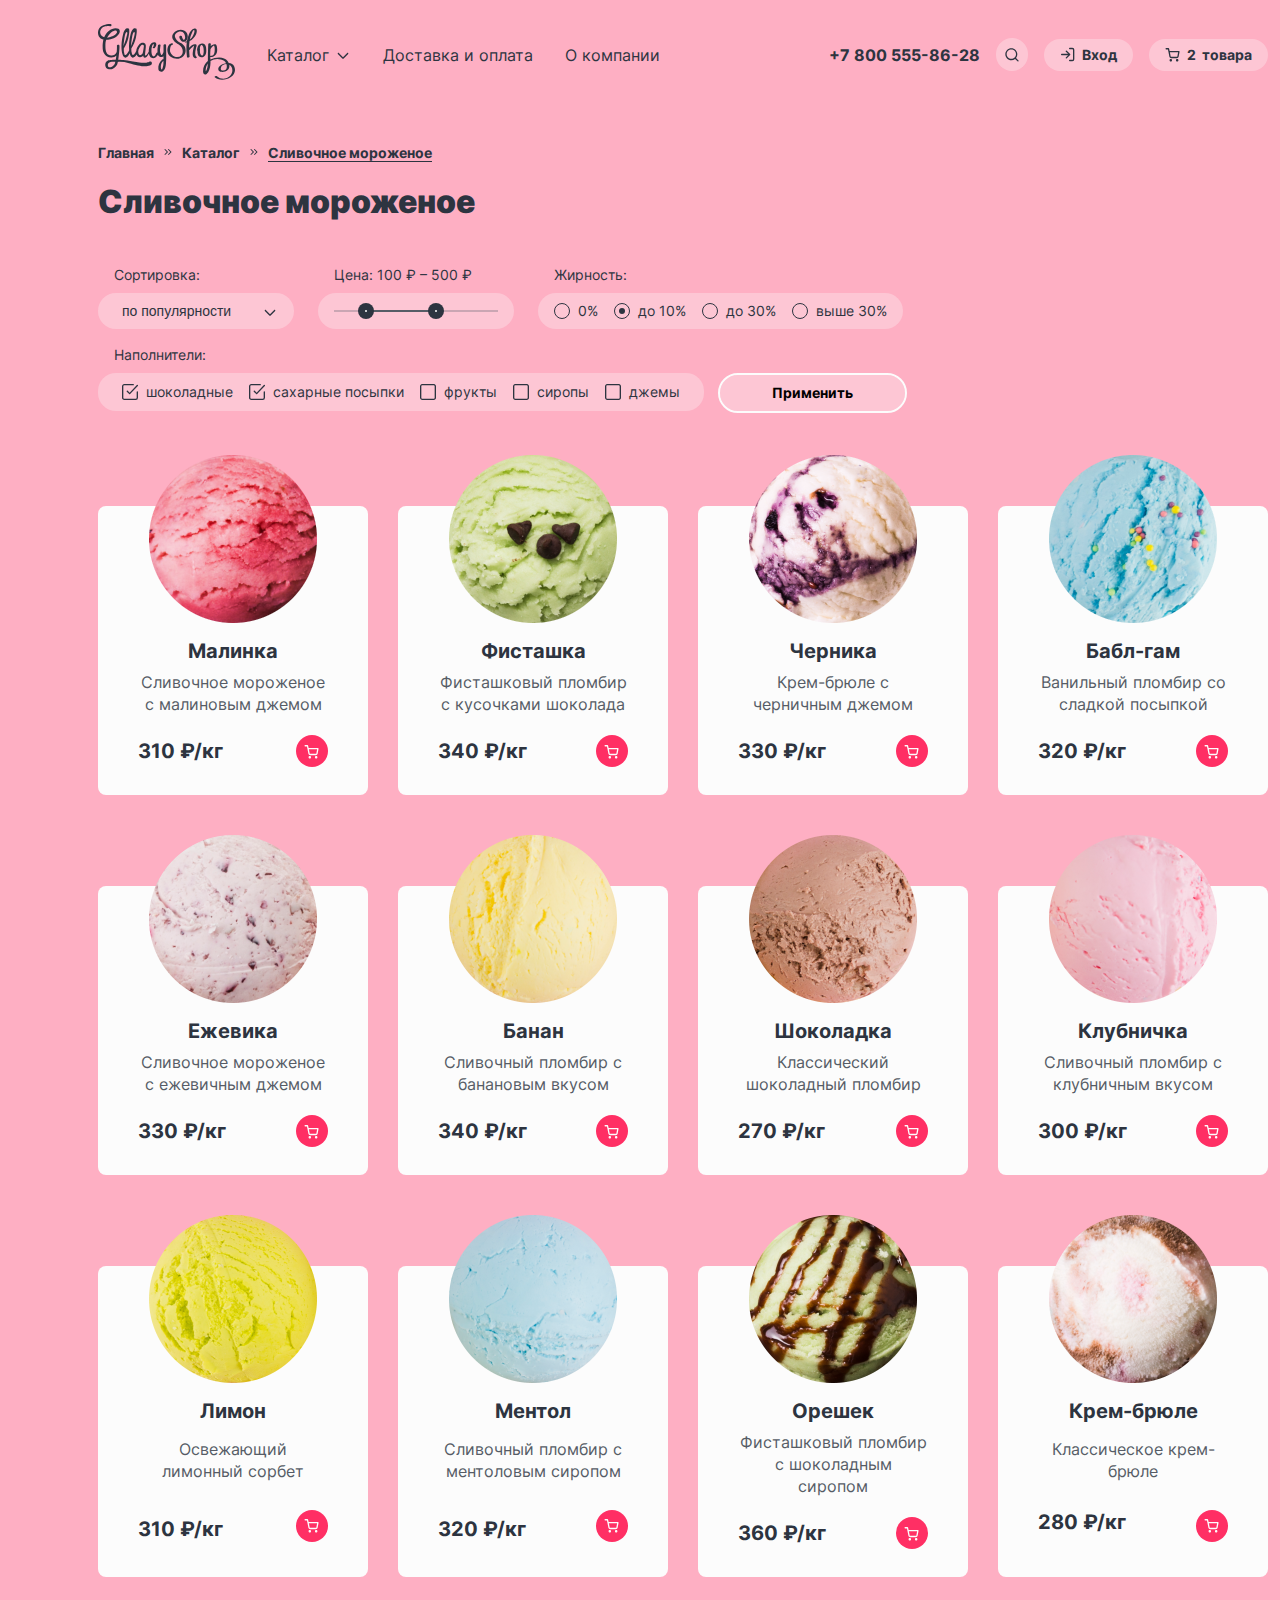
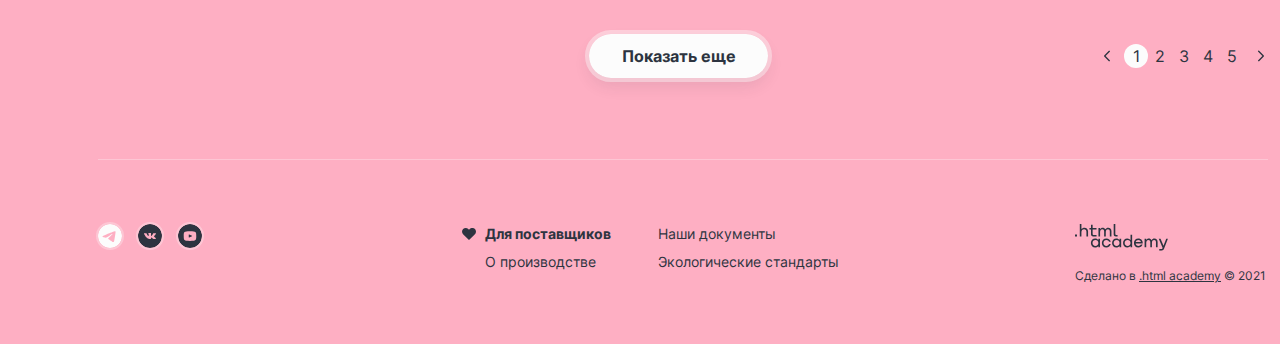
==== catalog.html @ 3bc15c95 "feat: add state" ====
<!DOCTYPE html>
  <html lang="ru">
  <head>
    <meta charset="UTF-8">
    <meta name="viewport" content="width=device-width, initial-scale=1.0">
    <title>HTML Academy: Глейси</title>
    <link rel="stylesheet" href="styles/styles.css">
  </head>
  <body class="body body-strawberry">
    <header class="index-header">
      <!-- делаем флексом -->
      <a class="link-logo" href="index.html">
        <img class="img-logo" src="images/logo/gllacy-shop.svg" width="137" height="56" alt="Магазин Gllacy.">
      </a>
      <nav class="index-nav">
        <ul class="navigation-list list">
          <li class="navigation-item">
            <a class="link navigation-link navigation-link-products" href="#">Каталог
              <svg width="16" height="17" viewBox="0 0 16 17" fill="none" xmlns="http://www.w3.org/2000/svg">
                <path fill-rule="evenodd" clip-rule="evenodd" d="M3.80812 7.0532c-.26035-.26035-.68246-.26035-.94281 0-.26035.26035-.26035.68246 0 .94281l4.66034 4.66039a.92223.92223 0 0 0 .00624.0063c.1307.1307.30215.1958.47345.1952.16996-.0005.33977-.0655.46944-.1952a.91567.91567 0 0 0 .00621-.0063l4.66041-4.66039c.2603-.26035.2603-.68246 0-.94281-.2604-.26035-.6825-.26035-.9428 0l-4.19526 4.1952-4.19522-4.1952Z" fill="#2D3440"/>
              </svg>
            </a>
          </li>
          <li class="navigation-item">
            <a class="link navigation-link" href="#">Доставка и оплата</a>
          </li>
          <li class="navigation-item">
            <a class="link navigation-link" href="#">О компании</a>
          </li>
        </ul>
        <ul class="navigation-list list">
          <li class="navigation-item">
            <address class="phone">
              <a class="link phone-link" href="tel:+78005558628">+7 800 555-86-28</a>
            </address>
          </li>
          <li class="navigation-item">
            <a class="button link button-menu button-search" href="#">
              <svg width="16" height="17" viewBox="0 0 16 17" fill="none" xmlns="http://www.w3.org/2000/svg">
                <path fill-rule="evenodd" clip-rule="evenodd" d="M2.6633 8.188c0-2.5774 2.0893-4.6667 4.6667-4.6667 2.5773 0 4.6666 2.0893 4.6666 4.6666 0 1.2573-.4972 2.3985-1.3057 3.2376a.6699.6699 0 0 0-.1234.1234c-.8392.8085-1.9803 1.3057-3.2375 1.3057-2.5774 0-4.6667-2.0893-4.6667-4.6667Zm8.4118 4.6879a5.9747 5.9747 0 0 1-3.7451 1.312c-3.3137 0-6-2.6862-6-6 0-3.3137 2.6863-6 6-6s6 2.6863 6 6a5.9748 5.9748 0 0 1-1.3121 3.7452l2.4501 2.4501a.6666.6666 0 0 1 0 .9428.6666.6666 0 0 1-.9428 0l-2.4501-2.4501Z" fill="#2D3440"/>
              </svg>
            </a>
          </li>
          <li class="navigation-item">
            <a class="button link button-menu button-entry" href="#">
              <svg width="16" height="17" viewBox="0 0 16 17" fill="none" xmlns="http://www.w3.org/2000/svg">
                <path fill-rule="evenodd" clip-rule="evenodd" d="M9 2.5246a.6667.6667 0 0 1 .6667-.6667h2.6666a1.9997 1.9997 0 0 1 2 2v9.3334a2 2 0 0 1-2 2H9.6667a.6667.6667 0 0 1 0-1.3334h2.6666A.6667.6667 0 0 0 13 13.1913V3.8579a.6664.6664 0 0 0-.6667-.6666H9.6667A.6667.6667 0 0 1 9 2.5246ZM5.8619 4.72a.6667.6667 0 0 1 .9428 0l3.3291 3.329a.6627.6627 0 0 1 .129.177.664.664 0 0 1 .0705.2987.6636.6636 0 0 1-.1998.4759l-3.3288 3.3288a.6667.6667 0 1 1-.9428-.9428L8.057 9.1913H1.6668a.6667.6667 0 1 1 0-1.3334h6.3905L5.8619 5.6627a.6667.6667 0 0 1 0-.9428Z" fill="#2D3440"/>
              </svg>
              Вход
            </a>
          </li>
          <li class="navigation-item">
            <a class="button link button-menu button-menu-basket" href="#">
              <svg width="16" height="17" viewBox="0 0 16 17" fill="none" xmlns="http://www.w3.org/2000/svg">
                <path fill-rule="evenodd" clip-rule="evenodd" d="M1.1667 2.108a.6667.6667 0 0 0 0 1.3333h1.7712l.4675 2.3354a.664.664 0 0 0 .0106.053l.9674 4.8334.0001.0006a1.8257 1.8257 0 0 0 1.8183 1.4691h5.6207a1.8256 1.8256 0 0 0 1.8185-1.4697l.001-.005.9271-4.8614a.6669.6669 0 0 0-.6549-.7916H4.6107l-.4726-2.3613a.6667.6667 0 0 0-.6537-.5359H1.1667Zm4.5243 8.2944-.8134-4.064h8.2308l-.7756 4.0669a.4926.4926 0 0 1-.4918.3943v-.0002H6.1962v-.0001l-.0128.0003a.4925.4925 0 0 1-.4922-.3963l-.0002-.0009Zm-1.1336 3.961c0-.688.5577-1.2457 1.2457-1.2457.688 0 1.2457.5577 1.2457 1.2457 0 .6879-.5577 1.2457-1.2457 1.2457-.688 0-1.2457-.5578-1.2457-1.2457Zm6.3733 0c0-.688.5577-1.2457 1.2457-1.2457.688 0 1.2457.5577 1.2457 1.2457 0 .6879-.5577 1.2457-1.2457 1.2457-.688 0-1.2457-.5578-1.2457-1.2457Z" fill="#2D3440"/>
              </svg>
              <span class="basket-amount">2</span> товара
            </a>
          </li>
        </ul>
      </nav>
    </header>
    <main class="catalog-main">
      <header class="catalog-header">
        <!-- делает флексом -->
        <ol class="breadcrumbs-list list">
          <li class="breadcrumbs-item">
            <a class="link breadcrumbs-link description-s text-bold" href="index.html">Главная</a>
          </li>
          <li class="breadcrumbs-item">
            <a class="link breadcrumbs-link description-s text-bold" href="#">Каталог</a>
          </li>
          <li class="breadcrumbs-item">
            <a class="link breadcrumbs-link breadcrumbs-link_active description-s text-bold">Сливочное мороженое</a>
          </li>
        </ol>
        <h1 class="title title-xl title-catalog">Сливочное мороженое</h1>
      </header>
      <section class="filters">
        <form class="form-filters" action="https://echo.htmlacademy.ru/" method="get">
          <!-- делаем флексом -->
          <fieldset class="filters-sorting filters-fieldset">
            <legend class="filters-text filters-title description-s">Сортировка:</legend>
            <select class="filters-background filters-select filters-text description-s" name="sorting">
              <option value="popular">по популярности</option>
              <option value="max-min">по убыванию цены</option>
              <option value="min-max">по возрастанию цены</option>
            </select>
          </fieldset>
          <fieldset class="form-range-bar filters-fieldset">
            <legend class="filters-text filters-title description-s">Цена: <span class="range-min-price">100 ₽</span> – <span class="range-max-price">500 ₽</span>
            </legend>
            <div class="range-wrapper filters-background">
              <div class="range-scale">
                <div class="range-bar" style="width: 72px; left: 32px;">
                  <button class="button button-range button-range-min">
                    <span class="visually-hidden">Изменить минимальную цену.</span>
                  </button>
                  <button class="button button-range button-range-max">
                    <span class="visually-hidden">Изменить максимальную цену.</span>
                  </button>
                </div>
              </div>
            </div>
          </fieldset>
          <fieldset class="form-radio filters-fieldset">
            <legend class="filters-text filters-title description-s">Жирность:</legend>
            <ul class="radio-list list filters-text filters-background description-s">
              <li class="radio-item">
                <label class="radio-label">
                  <input class="visually-hidden radio-input-hidden" type="radio" value="0%" name="fat">
                  <span class="radio-input"></span>
                  <span class="filters-text">0%</span>
                </label>
              </li>
              <li class="radio-item">
                <label class="radio-label">
                  <input class="visually-hidden radio-input-hidden" type="radio" value="until-10%" name="fat" checked>
                  <span class="radio-input"></span>
                  <span class="filters-text">до 10%</span>
                </label>
              </li>
              <li class="radio-item">
                <label class="radio-label">
                  <input class="visually-hidden radio-input-hidden" type="radio" value="until-30%" name="fat">
                  <span class="radio-input"></span>
                  <span class="filters-text">до 30%</span>
                </label>
              </li>
              <li class="radio-item">
                <label class="radio-label">
                  <input class="visually-hidden radio-input-hidden" type="radio" value="above-30%" name="fat">
                  <span class="radio-input"></span>
                  <span class="filters-text">выше 30% </span>
                </label>
              </li>
            </ul>
          </fieldset>
          <fieldset class="form-checkbox filters-fieldset">
            <legend class="filters-text filters-title description-s">Наполнители:</legend>
            <ul class="checkbox-list list filters-text filters-background description-s">
              <li class="checkbox-item">
                <label class="checkbox-label">
                  <input class="visually-hidden checkbox-input-hidden" type="checkbox" name="chocolate" checked>
                  <span class="checkbox-input"></span>
                  <span class="filters-text">шоколадные</span>
                </label>
              </li>
              <li class="checkbox-item">
                <label class="checkbox-label">
                  <input class="visually-hidden checkbox-input-hidden" type="checkbox" name="sugar-sprinkles" checked>
                  <span class="checkbox-input"></span>
                  <span class="filters-text">сахарные посыпки</span>
                </label>
              </li>
              <li class="checkbox-item">
                <label class="checkbox-label">
                  <input class="visually-hidden checkbox-input-hidden" type="checkbox" name="fruits">
                  <span class="checkbox-input"></span>
                  <span class="filters-text">фрукты</span>
                </label>
              </li>
              <li class="checkbox-item">
                <label class="checkbox-label">
                  <input class="visually-hidden checkbox-input-hidden" type="checkbox" name="syrups">
                  <span class="checkbox-input"></span>
                  <span class="filters-text">сиропы</span>
                </label>
              </li>
              <li class="checkbox-item">
                <label class="checkbox-label">
                  <input class="visually-hidden checkbox-input-hidden" type="checkbox" name="jams">
                  <span class="checkbox-input"></span>
                  <span class="filters-text">джемы</span>
                </label>
              </li>
            </ul>
          </fieldset>
          <button class="button button-tertiary button-form-filters" type="submit">Применить</button>
        </form>
      </section>
      <section class="products product-catalog">
        <h2 class="visually-hidden">Наше мороженое.</h2>
        <!-- делаем гридом -->
        <ul class="products-list list">
          <li class="products-item">
            <img class="img-products" src="images/product/product-raspberries.png" width="168" height="168" alt="Шарик малинового мороженого.">
            <h3 class="title title-m products-card-title">Малинка</h3>
            <p class="products-description">Сливочное мороженое с малиновым джемом</p>
            <p class="title title-m product-price">310 ₽/кг</p>
            <button class="button button-basket" href="#">
              <svg width="16" height="17" viewBox="0 0 16 17" fill="none" xmlns="http://www.w3.org/2000/svg">
                <path fill-rule="evenodd" clip-rule="evenodd" d="M1.1667 2.108a.6667.6667 0 0 0 0 1.3333h1.7712l.4675 2.3354a.664.664 0 0 0 .0106.053l.9674 4.8334.0001.0006a1.8257 1.8257 0 0 0 1.8183 1.4691h5.6207a1.8256 1.8256 0 0 0 1.8185-1.4697l.001-.005.9271-4.8614a.6669.6669 0 0 0-.6549-.7916H4.6107l-.4726-2.3613a.6667.6667 0 0 0-.6537-.5359H1.1667Zm4.5243 8.2944-.8134-4.064h8.2308l-.7756 4.0669a.4926.4926 0 0 1-.4918.3943v-.0002H6.1962v-.0001l-.0128.0003a.4925.4925 0 0 1-.4922-.3963l-.0002-.0009Zm-1.1336 3.961c0-.688.5577-1.2457 1.2457-1.2457.688 0 1.2457.5577 1.2457 1.2457 0 .6879-.5577 1.2457-1.2457 1.2457-.688 0-1.2457-.5578-1.2457-1.2457Zm6.3733 0c0-.688.5577-1.2457 1.2457-1.2457.688 0 1.2457.5577 1.2457 1.2457 0 .6879-.5577 1.2457-1.2457 1.2457-.688 0-1.2457-.5578-1.2457-1.2457Z" fill="#2D3440"/>
              </svg>
              <span class="visually-hidden">Добавить в корзину.</span>
            </button>
          </li>
          <li class="products-item">
            <img class="img-products" src="images/product/product-pistachio.png" width="168" height="168" alt="Шарик фисташкового мороженого.">
            <h3 class="title title-m products-card-title">Фисташка</h3>
            <p class="products-description">Фисташковый пломбир с кусочками шоколада</p>
            <p class="title title-m product-price">340 ₽/кг</p>
            <button class="button button-basket" href="#">
              <svg width="16" height="17" viewBox="0 0 16 17" fill="none" xmlns="http://www.w3.org/2000/svg">
                <path fill-rule="evenodd" clip-rule="evenodd" d="M1.1667 2.108a.6667.6667 0 0 0 0 1.3333h1.7712l.4675 2.3354a.664.664 0 0 0 .0106.053l.9674 4.8334.0001.0006a1.8257 1.8257 0 0 0 1.8183 1.4691h5.6207a1.8256 1.8256 0 0 0 1.8185-1.4697l.001-.005.9271-4.8614a.6669.6669 0 0 0-.6549-.7916H4.6107l-.4726-2.3613a.6667.6667 0 0 0-.6537-.5359H1.1667Zm4.5243 8.2944-.8134-4.064h8.2308l-.7756 4.0669a.4926.4926 0 0 1-.4918.3943v-.0002H6.1962v-.0001l-.0128.0003a.4925.4925 0 0 1-.4922-.3963l-.0002-.0009Zm-1.1336 3.961c0-.688.5577-1.2457 1.2457-1.2457.688 0 1.2457.5577 1.2457 1.2457 0 .6879-.5577 1.2457-1.2457 1.2457-.688 0-1.2457-.5578-1.2457-1.2457Zm6.3733 0c0-.688.5577-1.2457 1.2457-1.2457.688 0 1.2457.5577 1.2457 1.2457 0 .6879-.5577 1.2457-1.2457 1.2457-.688 0-1.2457-.5578-1.2457-1.2457Z" fill="#2D3440"/>
              </svg>
              <span class="visually-hidden">Добавить в корзину.</span>
            </button>
          </li>
          <li class="products-item">
            <img class="img-products" src="images/product/product-blueberry.png" width="168" height="168" alt="Шарик черничного мороженого.">
            <h3 class="title title-m products-card-title">Черника</h3>
            <p class="products-description">Крем-брюле с черничным джемом</p>
            <p class="title title-m product-price">330 ₽/кг</p>
            <button class="button button-basket" href="#">
              <svg width="16" height="17" viewBox="0 0 16 17" fill="none" xmlns="http://www.w3.org/2000/svg">
                <path fill-rule="evenodd" clip-rule="evenodd" d="M1.1667 2.108a.6667.6667 0 0 0 0 1.3333h1.7712l.4675 2.3354a.664.664 0 0 0 .0106.053l.9674 4.8334.0001.0006a1.8257 1.8257 0 0 0 1.8183 1.4691h5.6207a1.8256 1.8256 0 0 0 1.8185-1.4697l.001-.005.9271-4.8614a.6669.6669 0 0 0-.6549-.7916H4.6107l-.4726-2.3613a.6667.6667 0 0 0-.6537-.5359H1.1667Zm4.5243 8.2944-.8134-4.064h8.2308l-.7756 4.0669a.4926.4926 0 0 1-.4918.3943v-.0002H6.1962v-.0001l-.0128.0003a.4925.4925 0 0 1-.4922-.3963l-.0002-.0009Zm-1.1336 3.961c0-.688.5577-1.2457 1.2457-1.2457.688 0 1.2457.5577 1.2457 1.2457 0 .6879-.5577 1.2457-1.2457 1.2457-.688 0-1.2457-.5578-1.2457-1.2457Zm6.3733 0c0-.688.5577-1.2457 1.2457-1.2457.688 0 1.2457.5577 1.2457 1.2457 0 .6879-.5577 1.2457-1.2457 1.2457-.688 0-1.2457-.5578-1.2457-1.2457Z" fill="#2D3440"/>
              </svg>
              <span class="visually-hidden">Добавить в корзину.</span>
            </button>
          </li>
          <li class="products-item">
            <img class="img-products" src="images/product/product-bubble-gum.png" width="168" height="168" alt="Шарик синего мороженого.">
            <h3 class="title title-m products-card-title">Бабл-гам</h3>
            <p class="products-description">Ванильный пломбир со сладкой посыпкой</p>
            <p class="title title-m product-price">320 ₽/кг</p>
            <button class="button button-basket" href="#">
              <svg width="16" height="17" viewBox="0 0 16 17" fill="none" xmlns="http://www.w3.org/2000/svg">
                <path fill-rule="evenodd" clip-rule="evenodd" d="M1.1667 2.108a.6667.6667 0 0 0 0 1.3333h1.7712l.4675 2.3354a.664.664 0 0 0 .0106.053l.9674 4.8334.0001.0006a1.8257 1.8257 0 0 0 1.8183 1.4691h5.6207a1.8256 1.8256 0 0 0 1.8185-1.4697l.001-.005.9271-4.8614a.6669.6669 0 0 0-.6549-.7916H4.6107l-.4726-2.3613a.6667.6667 0 0 0-.6537-.5359H1.1667Zm4.5243 8.2944-.8134-4.064h8.2308l-.7756 4.0669a.4926.4926 0 0 1-.4918.3943v-.0002H6.1962v-.0001l-.0128.0003a.4925.4925 0 0 1-.4922-.3963l-.0002-.0009Zm-1.1336 3.961c0-.688.5577-1.2457 1.2457-1.2457.688 0 1.2457.5577 1.2457 1.2457 0 .6879-.5577 1.2457-1.2457 1.2457-.688 0-1.2457-.5578-1.2457-1.2457Zm6.3733 0c0-.688.5577-1.2457 1.2457-1.2457.688 0 1.2457.5577 1.2457 1.2457 0 .6879-.5577 1.2457-1.2457 1.2457-.688 0-1.2457-.5578-1.2457-1.2457Z" fill="#2D3440"/>
              </svg>
              <span class="visually-hidden">Добавить в корзину.</span>
            </button>
          </li>
          <li class="products-item">
            <img class="img-products" src="images/product/product-blackberry.png" width="168" height="168" alt="Шарик мороженого c ежевикой.">
            <h3 class="title title-m products-card-title">Ежевика</h3>
            <p class="products-description">Сливочное мороженое с ежевичным джемом</p>
            <p class="title title-m product-price">330 ₽/кг</p>
            <button class="button button-basket" href="#">
              <svg width="16" height="17" viewBox="0 0 16 17" fill="none" xmlns="http://www.w3.org/2000/svg">
                <path fill-rule="evenodd" clip-rule="evenodd" d="M1.1667 2.108a.6667.6667 0 0 0 0 1.3333h1.7712l.4675 2.3354a.664.664 0 0 0 .0106.053l.9674 4.8334.0001.0006a1.8257 1.8257 0 0 0 1.8183 1.4691h5.6207a1.8256 1.8256 0 0 0 1.8185-1.4697l.001-.005.9271-4.8614a.6669.6669 0 0 0-.6549-.7916H4.6107l-.4726-2.3613a.6667.6667 0 0 0-.6537-.5359H1.1667Zm4.5243 8.2944-.8134-4.064h8.2308l-.7756 4.0669a.4926.4926 0 0 1-.4918.3943v-.0002H6.1962v-.0001l-.0128.0003a.4925.4925 0 0 1-.4922-.3963l-.0002-.0009Zm-1.1336 3.961c0-.688.5577-1.2457 1.2457-1.2457.688 0 1.2457.5577 1.2457 1.2457 0 .6879-.5577 1.2457-1.2457 1.2457-.688 0-1.2457-.5578-1.2457-1.2457Zm6.3733 0c0-.688.5577-1.2457 1.2457-1.2457.688 0 1.2457.5577 1.2457 1.2457 0 .6879-.5577 1.2457-1.2457 1.2457-.688 0-1.2457-.5578-1.2457-1.2457Z" fill="#2D3440"/>
              </svg>
              <span class="visually-hidden">Добавить в корзину.</span>
            </button>
          </li>
          <li class="products-item">
            <img class="img-products" src="images/product/product-banana.png" width="168" height="168" alt="Шарик желтого мороженого.">
            <h3 class="title title-m products-card-title">Банан</h3>
            <p class="products-description">Сливочный пломбир с банановым вкусом</p>
            <p class="title title-m product-price">340 ₽/кг</p>
            <button class="button button-basket" href="#">
              <svg width="16" height="17" viewBox="0 0 16 17" fill="none" xmlns="http://www.w3.org/2000/svg">
                <path fill-rule="evenodd" clip-rule="evenodd" d="M1.1667 2.108a.6667.6667 0 0 0 0 1.3333h1.7712l.4675 2.3354a.664.664 0 0 0 .0106.053l.9674 4.8334.0001.0006a1.8257 1.8257 0 0 0 1.8183 1.4691h5.6207a1.8256 1.8256 0 0 0 1.8185-1.4697l.001-.005.9271-4.8614a.6669.6669 0 0 0-.6549-.7916H4.6107l-.4726-2.3613a.6667.6667 0 0 0-.6537-.5359H1.1667Zm4.5243 8.2944-.8134-4.064h8.2308l-.7756 4.0669a.4926.4926 0 0 1-.4918.3943v-.0002H6.1962v-.0001l-.0128.0003a.4925.4925 0 0 1-.4922-.3963l-.0002-.0009Zm-1.1336 3.961c0-.688.5577-1.2457 1.2457-1.2457.688 0 1.2457.5577 1.2457 1.2457 0 .6879-.5577 1.2457-1.2457 1.2457-.688 0-1.2457-.5578-1.2457-1.2457Zm6.3733 0c0-.688.5577-1.2457 1.2457-1.2457.688 0 1.2457.5577 1.2457 1.2457 0 .6879-.5577 1.2457-1.2457 1.2457-.688 0-1.2457-.5578-1.2457-1.2457Z" fill="#2D3440"/>
              </svg>
              <span class="visually-hidden">Добавить в корзину.</span>
            </button>
          </li>
          <li class="products-item">
            <img class="img-products" src="images/product/product-chocolate.png" width="168" height="168" alt="Шарик шоколадного мороженого.">
            <h3 class="title title-m products-card-title">Шоколадка</h3>
            <p class="products-description">Классический шоколадный пломбир</p>
            <p class="title title-m product-price">270 ₽/кг</p>
            <button class="button button-basket" href="#">
              <svg width="16" height="17" viewBox="0 0 16 17" fill="none" xmlns="http://www.w3.org/2000/svg">
                <path fill-rule="evenodd" clip-rule="evenodd" d="M1.1667 2.108a.6667.6667 0 0 0 0 1.3333h1.7712l.4675 2.3354a.664.664 0 0 0 .0106.053l.9674 4.8334.0001.0006a1.8257 1.8257 0 0 0 1.8183 1.4691h5.6207a1.8256 1.8256 0 0 0 1.8185-1.4697l.001-.005.9271-4.8614a.6669.6669 0 0 0-.6549-.7916H4.6107l-.4726-2.3613a.6667.6667 0 0 0-.6537-.5359H1.1667Zm4.5243 8.2944-.8134-4.064h8.2308l-.7756 4.0669a.4926.4926 0 0 1-.4918.3943v-.0002H6.1962v-.0001l-.0128.0003a.4925.4925 0 0 1-.4922-.3963l-.0002-.0009Zm-1.1336 3.961c0-.688.5577-1.2457 1.2457-1.2457.688 0 1.2457.5577 1.2457 1.2457 0 .6879-.5577 1.2457-1.2457 1.2457-.688 0-1.2457-.5578-1.2457-1.2457Zm6.3733 0c0-.688.5577-1.2457 1.2457-1.2457.688 0 1.2457.5577 1.2457 1.2457 0 .6879-.5577 1.2457-1.2457 1.2457-.688 0-1.2457-.5578-1.2457-1.2457Z" fill="#2D3440"/>
              </svg>
              <span class="visually-hidden">Добавить в корзину.</span>
            </button>
          </li>
          <li class="products-item">
            <img class="img-products" src="images/product/product-strawberry.png" width="168" height="168" alt="Шарик розового мороженого.">
            <h3 class="title title-m products-card-title">Клубничка</h3>
            <p class="products-description">Сливочный пломбир с клубничным вкусом</p>
            <p class="title title-m product-price">300 ₽/кг</p>
            <button class="button button-basket" href="#">
              <svg width="16" height="17" viewBox="0 0 16 17" fill="none" xmlns="http://www.w3.org/2000/svg">
                <path fill-rule="evenodd" clip-rule="evenodd" d="M1.1667 2.108a.6667.6667 0 0 0 0 1.3333h1.7712l.4675 2.3354a.664.664 0 0 0 .0106.053l.9674 4.8334.0001.0006a1.8257 1.8257 0 0 0 1.8183 1.4691h5.6207a1.8256 1.8256 0 0 0 1.8185-1.4697l.001-.005.9271-4.8614a.6669.6669 0 0 0-.6549-.7916H4.6107l-.4726-2.3613a.6667.6667 0 0 0-.6537-.5359H1.1667Zm4.5243 8.2944-.8134-4.064h8.2308l-.7756 4.0669a.4926.4926 0 0 1-.4918.3943v-.0002H6.1962v-.0001l-.0128.0003a.4925.4925 0 0 1-.4922-.3963l-.0002-.0009Zm-1.1336 3.961c0-.688.5577-1.2457 1.2457-1.2457.688 0 1.2457.5577 1.2457 1.2457 0 .6879-.5577 1.2457-1.2457 1.2457-.688 0-1.2457-.5578-1.2457-1.2457Zm6.3733 0c0-.688.5577-1.2457 1.2457-1.2457.688 0 1.2457.5577 1.2457 1.2457 0 .6879-.5577 1.2457-1.2457 1.2457-.688 0-1.2457-.5578-1.2457-1.2457Z" fill="#2D3440"/>
              </svg>
              <span class="visually-hidden">Добавить в корзину.</span>
            </button>
          </li>
          <li class="products-item">
            <img class="img-products" src="images/product/product-lemon.png" width="168" height="168" alt="Шарик лимонного мороженого.">
            <h3 class="title title-m products-card-title">Лимон</h3>
            <p class="products-description">Освежающий лимонный сорбет</p>
            <p class="title title-m product-price">310 ₽/кг</p>
            <button class="button button-basket" href="#">
              <svg width="16" height="17" viewBox="0 0 16 17" fill="none" xmlns="http://www.w3.org/2000/svg">
                <path fill-rule="evenodd" clip-rule="evenodd" d="M1.1667 2.108a.6667.6667 0 0 0 0 1.3333h1.7712l.4675 2.3354a.664.664 0 0 0 .0106.053l.9674 4.8334.0001.0006a1.8257 1.8257 0 0 0 1.8183 1.4691h5.6207a1.8256 1.8256 0 0 0 1.8185-1.4697l.001-.005.9271-4.8614a.6669.6669 0 0 0-.6549-.7916H4.6107l-.4726-2.3613a.6667.6667 0 0 0-.6537-.5359H1.1667Zm4.5243 8.2944-.8134-4.064h8.2308l-.7756 4.0669a.4926.4926 0 0 1-.4918.3943v-.0002H6.1962v-.0001l-.0128.0003a.4925.4925 0 0 1-.4922-.3963l-.0002-.0009Zm-1.1336 3.961c0-.688.5577-1.2457 1.2457-1.2457.688 0 1.2457.5577 1.2457 1.2457 0 .6879-.5577 1.2457-1.2457 1.2457-.688 0-1.2457-.5578-1.2457-1.2457Zm6.3733 0c0-.688.5577-1.2457 1.2457-1.2457.688 0 1.2457.5577 1.2457 1.2457 0 .6879-.5577 1.2457-1.2457 1.2457-.688 0-1.2457-.5578-1.2457-1.2457Z" fill="#2D3440"/>
              </svg>
              <span class="visually-hidden">Добавить в корзину.</span>
            </button>
          </li>
          <li class="products-item">
            <img class="img-products" src="images/product/product-menthol.png" width="168" height="168" alt="Шарик синего мороженого.">
            <h3 class="title title-m products-card-title">Ментол</h3>
            <p class="products-description">Сливочный пломбир с ментоловым сиропом</p>
            <p class="title title-m product-price">320 ₽/кг</p>
            <button class="button button-basket" href="#">
              <svg width="16" height="17" viewBox="0 0 16 17" fill="none" xmlns="http://www.w3.org/2000/svg">
                <path fill-rule="evenodd" clip-rule="evenodd" d="M1.1667 2.108a.6667.6667 0 0 0 0 1.3333h1.7712l.4675 2.3354a.664.664 0 0 0 .0106.053l.9674 4.8334.0001.0006a1.8257 1.8257 0 0 0 1.8183 1.4691h5.6207a1.8256 1.8256 0 0 0 1.8185-1.4697l.001-.005.9271-4.8614a.6669.6669 0 0 0-.6549-.7916H4.6107l-.4726-2.3613a.6667.6667 0 0 0-.6537-.5359H1.1667Zm4.5243 8.2944-.8134-4.064h8.2308l-.7756 4.0669a.4926.4926 0 0 1-.4918.3943v-.0002H6.1962v-.0001l-.0128.0003a.4925.4925 0 0 1-.4922-.3963l-.0002-.0009Zm-1.1336 3.961c0-.688.5577-1.2457 1.2457-1.2457.688 0 1.2457.5577 1.2457 1.2457 0 .6879-.5577 1.2457-1.2457 1.2457-.688 0-1.2457-.5578-1.2457-1.2457Zm6.3733 0c0-.688.5577-1.2457 1.2457-1.2457.688 0 1.2457.5577 1.2457 1.2457 0 .6879-.5577 1.2457-1.2457 1.2457-.688 0-1.2457-.5578-1.2457-1.2457Z" fill="#2D3440"/>
              </svg>
              <span class="visually-hidden">Добавить в корзину.</span>
            </button>
          </li>
          <li class="products-item">
            <img class="img-products" src="images/product/product-nut.png" width="168" height="168" alt="Шарик фисташкового мороженого политый шоколадным сиропом.">
            <h3 class="title title-m products-card-title">Орешек</h3>
            <p class="products-description">Фисташковый пломбир с шоколадным сиропом</p>
            <p class="title title-m product-price">360 ₽/кг</p>
            <button class="button button-basket" href="#">
              <svg width="16" height="17" viewBox="0 0 16 17" fill="none" xmlns="http://www.w3.org/2000/svg">
                <path fill-rule="evenodd" clip-rule="evenodd" d="M1.1667 2.108a.6667.6667 0 0 0 0 1.3333h1.7712l.4675 2.3354a.664.664 0 0 0 .0106.053l.9674 4.8334.0001.0006a1.8257 1.8257 0 0 0 1.8183 1.4691h5.6207a1.8256 1.8256 0 0 0 1.8185-1.4697l.001-.005.9271-4.8614a.6669.6669 0 0 0-.6549-.7916H4.6107l-.4726-2.3613a.6667.6667 0 0 0-.6537-.5359H1.1667Zm4.5243 8.2944-.8134-4.064h8.2308l-.7756 4.0669a.4926.4926 0 0 1-.4918.3943v-.0002H6.1962v-.0001l-.0128.0003a.4925.4925 0 0 1-.4922-.3963l-.0002-.0009Zm-1.1336 3.961c0-.688.5577-1.2457 1.2457-1.2457.688 0 1.2457.5577 1.2457 1.2457 0 .6879-.5577 1.2457-1.2457 1.2457-.688 0-1.2457-.5578-1.2457-1.2457Zm6.3733 0c0-.688.5577-1.2457 1.2457-1.2457.688 0 1.2457.5577 1.2457 1.2457 0 .6879-.5577 1.2457-1.2457 1.2457-.688 0-1.2457-.5578-1.2457-1.2457Z" fill="#2D3440"/>
              </svg>
              <span class="visually-hidden">Добавить в корзину.</span>
            </button>
          </li>
          <li class="products-item">
            <img class="img-products" src="images/product/product-creme-brulee.png" width="168" height="168" alt="Шарик розового мороженого.">
            <h3 class="title title-m products-card-title">Крем-брюле</h3>
            <p class="products-description">Классическое крем-брюле</p>
            <p class="title title-m products-price">280 ₽/кг</p>
            <button class="button button-basket" href="#">
              <svg width="16" height="17" viewBox="0 0 16 17" fill="none" xmlns="http://www.w3.org/2000/svg">
                <path fill-rule="evenodd" clip-rule="evenodd" d="M1.1667 2.108a.6667.6667 0 0 0 0 1.3333h1.7712l.4675 2.3354a.664.664 0 0 0 .0106.053l.9674 4.8334.0001.0006a1.8257 1.8257 0 0 0 1.8183 1.4691h5.6207a1.8256 1.8256 0 0 0 1.8185-1.4697l.001-.005.9271-4.8614a.6669.6669 0 0 0-.6549-.7916H4.6107l-.4726-2.3613a.6667.6667 0 0 0-.6537-.5359H1.1667Zm4.5243 8.2944-.8134-4.064h8.2308l-.7756 4.0669a.4926.4926 0 0 1-.4918.3943v-.0002H6.1962v-.0001l-.0128.0003a.4925.4925 0 0 1-.4922-.3963l-.0002-.0009Zm-1.1336 3.961c0-.688.5577-1.2457 1.2457-1.2457.688 0 1.2457.5577 1.2457 1.2457 0 .6879-.5577 1.2457-1.2457 1.2457-.688 0-1.2457-.5578-1.2457-1.2457Zm6.3733 0c0-.688.5577-1.2457 1.2457-1.2457.688 0 1.2457.5577 1.2457 1.2457 0 .6879-.5577 1.2457-1.2457 1.2457-.688 0-1.2457-.5578-1.2457-1.2457Z" fill="#2D3440"/>
              </svg>
              <span class="visually-hidden">Добавить в корзину.</span>
            </button>
          </li>
        </ul>
        <div class="control-products-wrapper">
          <a class="button button-primary button-show-all" href="#">Показать еще</a>
          <div class="pagination-wrapper">
            <a class="link pagination-link-control pagination-link-prev pagination-link-prev_disabled" href="#">
              <span class="visually-hidden">Предыдущая страница.</span>
            </a>
            <ol class="pagination-list list text-s">
              <li class="pagination-item">
                <a class="link pagination-link pagination-link_active" href="#">1</a>
              </li>
              <li class="pagination-item">
                <a class="link pagination-link" href="#">2</a>
              </li>
              <li class="pagination-item">
                <a class="link pagination-link" href="#">3</a>
              </li>
              <li class="pagination-item">
                <a class="link pagination-link" href="#">4</a>
              </li>
              <li class="pagination-item">
                <a class="link pagination-link" href="#">5</a>
              </li>
            </ol>
            <a class="link pagination-link-control pagination-link-next" href="#">
              <span class="visually-hidden">Следующая страница.</span>
            </a>
          </div>
        </div>
      </section>
    </main>
    <footer class="index-footer">
      <ul class="social-list list">
        <li class="social-item">
          <a class="social-link social-link-telegram" href="https://t.me/htmlacademy" target="_blank" rel="noopener">
            <span class="visually-hidden">Телеграм.</span>
          </a>
        </li>
        <li class="social-item">
          <a class="social-link social-link-vk" href="https://t.me/htmlacademy" target="_blank" rel="noopener">
            <span class="visually-hidden">ВКонтакте.</span>
          </a>
        </li>
        <li class="social-item">
          <a class="social-link social-link-yt" href="https://t.me/htmlacademy" target="_blank" rel="noopener">
            <span class="visually-hidden">YouTube.</span>
          </a>
        </li>
      </ul>
      <div class="footer-menu-wrapper">
        <ul class="footer-menu-list description-s list">
          <li class="footer-menu-item">
            <a class="link footer-menu-link text-bold footer-menu-link_active" href="#">Для поставщиков</a>
          </li>
          <li class="footer-menu-item">
            <a class="link footer-menu-link" href="#">Наши документы</a>
          </li>
          <li class="footer-menu-item">
            <a class="link footer-menu-link" href="#">О производстве</a>
          </li>
          <li class="footer-menu-item">
            <a class="link footer-menu-link" href="#">Экологические стандарты</a>
          </li>
        </ul>
      </div>
      <div class="footer-contacts footer-description">
        <a class="link-logo" href="https://htmlacademy.ru/" target="_blank">
          <svg width="93" height="27" viewBox="0 0 93 27" fill="none" xmlns="http://www.w3.org/2000/svg">
            <g clip-path="url(#a)" fill="#2D3440">
              <path d="M0 10.416V12.5h1.988v-2.083H0ZM9.419 3.663c-1.262 0-2.282.573-2.922 1.406h-.069V0H4.786v12.5h1.642V8.212c0-1.72 1.072-2.952 2.645-2.952 1.486 0 2.35 1.111 2.35 2.604V12.5h1.643V7.57c0-2.38-1.47-3.907-3.647-3.907ZM21.525 3.906h-3.889V.868h-1.642v3.038H14.44v1.597h1.555v4.844c0 1.389.778 2.153 2.178 2.153h3.353v-1.615h-3.024c-.554 0-.865-.312-.865-.85V5.503h3.89V3.906ZM33.255 3.68c-1.314 0-2.316.643-2.87 1.667h-.051C29.832 4.34 28.899 3.68 27.62 3.68c-1.14 0-2.005.608-2.523 1.459h-.07V3.906h-1.572V12.5h1.642V8.09c0-1.615.846-2.795 2.126-2.83 1.21-.034 1.918.834 1.918 2.136V12.5h1.642V7.95c0-1.927 1.14-2.69 2.126-2.69 1.193 0 1.901.833 1.901 2.135V12.5h1.642V7.222c0-2.083-1.175-3.542-3.197-3.542ZM38.678 10.277c0 1.407.795 2.223 2.264 2.223h1.624v-1.598h-1.382c-.553 0-.865-.312-.865-.85V0h-1.641v10.277ZM23.375 15.936h-.069c-.64-.863-1.68-1.467-3.065-1.484-2.545-.034-4.363 1.847-4.363 4.505 0 2.675 1.852 4.556 4.346 4.521 1.42-.017 2.441-.655 3.082-1.57h.07v1.329h1.627v-8.543h-1.628v1.242Zm-2.909 5.955c-1.8 0-2.943-1.312-2.943-2.934 0-1.623 1.143-2.934 2.943-2.934 1.75 0 2.892 1.311 2.892 2.934 0 1.605-1.143 2.934-2.892 2.934ZM35.752 17.8c-.398-1.933-2.113-3.348-4.363-3.348-2.719 0-4.537 1.985-4.537 4.505 0 2.52 1.818 4.521 4.537 4.521 2.25 0 3.965-1.45 4.363-3.4h-1.714c-.346 1.088-1.368 1.83-2.632 1.83-1.766 0-2.91-1.33-2.91-2.951 0-1.623 1.144-2.934 2.91-2.934 1.316 0 2.285.776 2.632 1.777h1.714ZM44.546 15.936h-.07c-.64-.863-1.679-1.467-3.064-1.484-2.546-.034-4.364 1.847-4.364 4.505 0 2.675 1.853 4.556 4.346 4.521 1.42-.017 2.442-.655 3.083-1.57h.069v1.329h1.627v-8.543h-1.627v1.242Zm-2.91 5.955c-1.8 0-2.943-1.312-2.943-2.934 0-1.623 1.143-2.934 2.944-2.934 1.749 0 2.892 1.311 2.892 2.934 0 1.605-1.143 2.934-2.892 2.934ZM55.52 16.023h-.07c-.64-.915-1.714-1.554-3.081-1.57-2.494-.035-4.346 1.846-4.346 4.52 0 2.659 1.818 4.54 4.363 4.506 1.35-.018 2.424-.622 3.048-1.485h.086v1.243h1.628V10.81H55.52v5.212Zm-2.909 5.885c-1.8 0-2.944-1.312-2.944-2.934s1.143-2.934 2.944-2.934c1.75 0 2.892 1.329 2.892 2.934 0 1.622-1.143 2.934-2.892 2.934ZM63.345 14.452c-2.632 0-4.433 2.02-4.433 4.522 0 2.433 1.697 4.505 4.467 4.505 2.009 0 3.62-1.088 4.19-2.9h-1.713c-.381.811-1.299 1.329-2.407 1.329-1.558 0-2.667-1.036-2.788-2.364h7.082c.225-2.848-1.558-5.092-4.398-5.092Zm-.035 1.57c1.368 0 2.39.846 2.65 2.072h-5.264c.242-1.208 1.264-2.071 2.614-2.071ZM79.413 14.47c-1.316 0-2.32.638-2.875 1.656h-.052c-.502-1-1.437-1.657-2.718-1.657-1.143 0-2.009.604-2.528 1.45h-.07v-1.225h-1.575v8.543h1.645v-4.384c0-1.605.848-2.779 2.13-2.813 1.212-.034 1.922.828 1.922 2.123v5.074h1.645v-4.522c0-1.916 1.142-2.675 2.13-2.675 1.194 0 1.904.828 1.904 2.123v5.074h1.645V17.99c0-2.07-1.177-3.52-3.203-3.52ZM88.505 21.873l-2.944-7.18h-1.818l3.913 9.355-.017.034c-.277.708-.589.967-1.35.967h-2.026v1.64h2.025c1.49 0 2.286-.674 2.84-2.123l3.775-9.872h-1.68l-2.718 7.18Z"/>
            </g>
            <defs>
              <clipPath id="a">
                <path fill="#fff" d="M0 0h93v26.711H0z"/>
              </clipPath>
            </defs>
          </svg>
          <span class="visually-hidden">HTML Academy.</span>
        </a>
        <p class="footer-contacts-description description-xs">Сделано в <a class="footer-description-link" href="https://htmlacademy.ru/" target="_blank">.html academy</a> © 2021</p>
      </div>
    </footer>
  </body>
</html>
---- styles/styles.css ----
@font-face {
  font-family: "inter";
  src: url(../fonts/inter-400.woff2) format("woff2");
  font-style: normal;
  font-weight: 400;
  font-display: swap;
}

@font-face {
  font-family: "inter";
  src: url(../fonts/inter-700.woff2) format("woff2");
  font-style: normal;
  font-weight: 700;
  font-display: swap;
}

@font-face {
  font-family: "inter";
  src: url(../fonts/inter-900.woff2) format("woff2");
  font-style: normal;
  font-weight: 900;
  font-display: swap;
}

*,
*::before,
*::after {
  box-sizing: border-box;
}

html {
  height: 100%;
}

.body {
  display: grid;
  grid-template-rows: auto 1fr auto;
  min-width: 1366px;
  min-height: 100%;
  margin: 0;

  font-family: "inter", sans-serif;
  font-style: normal;
  font-size: 16px;
  line-height: 22px;
  font-weight: 400;
  color: #565c66;
}

.body-strawberry {
  background-color: #feafc3;
}

.body-banana {
  background-color: #69a9ff;
}

.body-caramel {
  background-color: #fcc850;
}

.visually-hidden {
  position: absolute;
  width: 1px;
  height: 1px;
  margin: -1px;
  border: 0;
  padding: 0;
  white-space: nowrap;
  clip: rect(0 0 0 0);
  overflow: hidden;
}

.hidden {
  display: none;
}

/* button */

.button {
  display: flex;
  justify-content: center;
  align-items: center;

  font-family: "inter", sans-serif;
  font-size: 16px;
  line-height: 20px;
  font-weight: 700;
  text-decoration: none;

  border: none;
  border-radius: 26px;

  cursor: pointer;
}

.button-primary {
  padding: 12px 32px;

  color: #2d3440;

  background-color: #fcfcfc;
  outline: 4px solid rgba(252, 252, 252, 0.40);
  box-shadow: 0 8px 16px 0 rgba(45, 52, 64, 0.10);
}

.button-primary:hover {
  background-color: rgba(252, 252, 252, 0.40);
  outline: 4px solid #fcfcfc;

  transition: 0.1s ease-in-out;
}

.button-primary:focus-visible {
  background-color: rgba(252, 252, 252, 0.50);
  outline: 2px solid #2d3440;
  outline-offset: 0;
}

.button-primary:active {
  background-color: #fcfcfc;
  outline: 2px solid #2d3440;
  outline-offset: 0;
}

.button-primary:disabled {
  opacity: 0.4;
}

.button-primary_disabled {
  opacity: 0.4;
  pointer-events: none;
}

.button-secondary {
  padding: 12px 32px;

  color: #fcfcfc;

  background-color: #ff2f64;
  outline: 4px solid rgba(255, 47, 100, 0.30);
  box-shadow: 0 8px 16px 0 rgba(45, 52, 64, 0.10);
}

.button-secondary:hover {
  color: #2d3440;

  background-color: rgba(252, 252, 252, 0.30);
  outline: 4px solid #ff2f64;

  transition: 0.1s ease-in-out;
}

.button-secondary:focus-visible {
  background-color: #ff2f64;
  outline: 2px solid #2d3440;
  outline-offset: 0;
}

.button-secondary:active {
  background-color: #feafc3;
  outline: 2px solid #2d3440;
  outline-offset: 0;
}

.button-tertiary {
  padding: 8px 32px;

  font-size: 14px;

  background-color: rgba(252, 252, 252, 0.30);
  outline: 2px solid #fcfcfc;
}

.button-tertiary:hover {
  background-color: #fcfcfc;

  transition: 0.1s ease-in-out;
}

.button-tertiary:focus-visible {
  background-color: rgba(252, 252, 252, 0.3);
  outline: 2px solid #2d3440;
}

.button-tertiary:active {
  background-color: rgba(252, 252, 252, 0.5);
  outline: 2px solid rgba(252, 252, 252, 0.5);
}

.button-tertiary:disabled {
  opacity: 0.4;
}

.button-basket-icon {
  width: 16px;
  height: 16px;
}

/* input */

.input {
  padding: 14px 0 14px 16px;

  border: 1px solid #b9b9b9;
  border-radius: 4px;
}

.input::placeholder {
  font-size: 16px;
  color: #b9b9b9;
}


/* description */

.description-xs {
  font-size: 12px;
  line-height: 16px;
}

.description-s {
  font-size: 14px;
  line-height: 20px;
}

.description-bold {
  font-weight: 700;
}

/* link */

.link {
  font-style: normal;
  color: #2d3440;
  text-decoration: none;
}

/* liss */

.list {
  margin: 0;
  padding: 0;

  list-style-type: none;
}

/* text */

.text {
  margin: 0;

  font-family: "inter", sans-serif;
  font-style: normal;
  font-size: 16px;
  line-height: 22px;
  font-weight: 400;
  color: #565c66;
}

.text-s {
  line-height: 20px;
}

.text-m {
  color: #2d3440;
}

.text-l {
  font-size: 18px;
  line-height: 24px;
  color: #2d3440;
}

.text-bold {
  font-weight: 700;
}

/* title */

.title {
  margin: 0;
  padding: 0;

  font-weight: 700;
  color: #2d3440;
}

.title-s {
  font-size: 18px;
}

.title-m {
  font-size: 20px;
  line-height: 24px;
}

.title-l {
  font-size: 24px;
  line-height: 30px;
}

.title-xl {
  font-size: 32px;
  line-height: 46px;
  font-weight: 900;
}

.title-xxl {
  font-size: 36px;
  line-height: 46px;
  font-weight: 900;
}

/* header */

.index-header {
  display: grid;
  grid-template-columns: 137px 1fr;
  column-gap: 16px;
  align-items: center;
  width: 1170px;
  margin: 0 auto;
  padding: 24px 0;
}

.link-logo:focus-visible {
  outline: 2px solid #2d3440;
  outline-offset: 4px;

  border-radius: 30px;
}

.link-logo:hover {
  opacity: 0.5;
}

.link-logo:active {
  opacity: 0.3;
}

.index-nav {
  display: flex;
  justify-content: space-between;
}

.navigation-list {
  display: flex;
  flex-wrap: wrap;
  width: 450px;
}

.navigation-list:last-child {
  justify-content: flex-end;
  align-items: center;
  gap: 16px;
}

.navigation-link {
  display: flex;
  align-items: center;
  gap: 6px;
  padding: 8px 16px;
}

.navigation-link:hover {
  background-color: rgba(252, 252, 252, 0.50);
  border-radius: 30px;

  transition: 0.1s ease-in-out;
}

.navigation-link:focus-visible {
  background-color: rgba(252, 252, 252, 0.50);
  border-radius: 30px;
  outline: 2px solid #2d3440;
  outline-offset: 0;
}

.navigation-link:active {
  background-color: #fcfcfc;
}

.phone-link {
  line-height: 20px;
  font-weight: 700;
}

.phone-link:hover {
  opacity: 0.6;
}

.phone-link:focus-visible {
  border-radius: 30px;
  outline: 2px solid #2d3440;
  outline-offset: 2px;
}

.phone-link:active {
  opacity: 0.3;
}

.button-menu {
  display: flex;
  gap: 6px;
  padding: 6px 16px;

  font-size: 14px;
  line-height: 20px;
  color: #2d3440;

  background-color: rgba(252, 252, 252, 0.30);
  border-radius: 30px;
}

.button-menu:hover {
  background-color: rgba(252, 252, 252, 0.50);

  transition: 0.1s ease-in-out;
}

.button-menu:focus-visible {
  background-color: rgba(252, 252, 252, 0.50);
  outline: 2px solid #2d3440;
  outline-offset: 0;
}

.button-menu:active {
  background-color: #fcfcfc;
}

.button-search {
  padding: 8px;
}

.button-menu-basket .button-basket-icon {
  fill: #2d3440;
}

/* footer */

.index-footer {
  display: flex;
  width: 1170px;
  padding: 48px 0;
  margin: 0 auto;
}

.social-list {
  display: flex;
  gap: 16px;
  flex-wrap: wrap;
  width: 208px;
  margin-right: 155px;
}

.social-link {
  position: relative;

  display: block;
  width: 24px;
  height: 24px;

  border-radius: 24px;
}

.social-link::before {
  content: "";
  position: absolute;
  top: 50%;
  left: 50%;
  transform: translate(-50%, -50%);
  z-index: -1;

  width: 20px;
  height: 20px;

  background-color: transparent;
  border-radius: 50%;
}

.social-link:hover::before {
  background-color: #2d3440;
  transition: 0.1s ease-in-out;
}

.social-link:focus-visible {
  outline: 2px solid #2d3440;
  outline-offset: 0;
}

.social-link:focus-visible::before {
  background-color: #2d3440;
}

.social-link:active::before {
  opacity: 0.5;
}

.social-link-telegram {
  background-image: url("../images/social/telegram.svg");
  background-size: 24px;
  background-repeat: no-repeat;
  background-position: center;
  outline: 2px solid rgba(252, 252, 252, 0.30);
}

.social-link-vk {
  background-image: url("../images/social/vk.svg");
  background-size: 24px;
  background-repeat: no-repeat;
  background-position: center;
  outline: 2px solid rgba(252, 252, 252, 0.30);
}

.social-link-yt {
  background-image: url("../images/social/youtube.svg");
  background-size: 24px;
  background-repeat: no-repeat;
  background-position: center;
  outline: 2px solid rgba(252, 252, 252, 0.30);
}


.footer-menu-list {
  display: grid;
  grid-template-columns: repeat(2, auto);
  row-gap: 8px;
  margin-right: auto;
  width: 400px;
}

.footer-menu-item {
  position: relative;

  align-self: start;

  margin: 0 0 0 24px;
}

.footer-contacts {
  width: 193px;
  margin-left: auto;
}

.footer-description {
  color: #2d3440;
}

.footer-description-link {
  color: #2d3440;
}

.footer-description-link:hover {
  opacity: 0.5;
}

.footer-description-link:focus-visible {
  outline: 2px solid #2d3440;
  outline-offset: 4px;

  border-radius: 30px;
}

.footer-description-link:active {
  opacity: 0.3;
}

.footer-menu-link:hover {
  opacity: 0.5;
}

.footer-menu-link:focus-visible {
  outline: 2px solid #2d3440;
  outline-offset: 4px;
  border-radius: 30px;
}

.footer-menu-link:active {
  opacity: 0.3;
}

.footer-menu-link_active::before {
  content: "";
  position: absolute;
  top: 50%;
  left: -24px;
  transform: translateY(-50%);

  width: 16px;
  height: 16px;

  background-image: url("../images/icon/heart.svg");
  background-position: center;
  background-repeat: no-repeat;

}


/* main */

.index-main {
  display: grid;
  grid-template-columns: repeat(2, 570px);
  grid-template-rows: repeat(7, auto);
  column-gap: 30px;
  row-gap: 80px;
  width: 1170px;
  margin: 0 auto;
}

/* slider */

.slider {
  position: relative;

  grid-area: 1/-1;
  grid-column: 1/-1;
}

.slider-list {
  display: flex;
}

.slider-item {
  display: flex;
  align-items: center;
}

.slider-item:not(:last-child) {
  margin-right: 41px;
}

.slider-item:first-child {
  margin-right: auto;
}

.slider-item-wrapper {
  display: none;
  width: 470px;
  margin: auto auto auto 70px;
}

.slider-item_active .slider-item-wrapper {
  display: block;
}

.title-slider {
  margin-bottom: 24px;
}

.slider-description {
  margin: 0 0 48px;
}

.button-slider-buy {
  width: 139px;
}

.slider-img-wrapper {
  position: relative;

  margin: 21px 0 26px;

  opacity: 0.4;
}

.slider-item_active .slider-img-wrapper {
  opacity: 1;
}

.slider-img {
  position: relative;
  z-index: 1;

  width: auto;
  height: 150px;
}

.slider-item_active .slider-img {
  width: auto;
  height: 507px;
}

.slider-item_active .slider-img-wrapper::before {
  width: 327px;
  height: 312px;

  border-radius: 312px;
}

.slider-img-wrapper::before {
  content: "";
  position: absolute;
  top: 50%;
  left: 50%;
  transform: translate(-50%, -50%);

  width: 100px;
  height: 100px;
  background-color: #ffcbd8;
  border-radius: 327px;
}

.button-slider {
  position: absolute;
  top: 50%;
  transform: translateY(-50%);
  z-index: 2;

  display: none;
  justify-content: center;
  align-items: center;
  width: 36px;
  height: 36px;

  background-color: rgba(252, 252, 252, 0.30);
  border: 2px solid #fcfcfc;
  border-radius: 26px;
}

.button-slider path {
  fill: #fcfcfc;
}

.button-slider:hover {
  background-color: #fcfcfc;

  transition: 0.1s ease-in-out;
}

.button-slider:hover path {
  fill: #2d3440;

  transition: 0.1s ease-in-out;
}

.button-slider:focus-visible {
  background-color: rgba(252, 252, 252, 0.30);
  border: none;
  outline: 2px solid #2d3440;
}

.button-slider:focus-visible path {
  fill: #2d3440;
}

.button-slider:active {
  background-color: rgba(252, 252, 252, 0.50);
  border: none;
}

.button-slider:disabled {
  opacity: 0.3;
}

.slider-item_active .button-slider {
  display: flex;
}

.button-prev {
  left: -16px;
}

.button-next {
  right: -16px;
}

.slider-pagination {
  position: absolute;
  bottom: 0;
  left: 0;

  display: flex;
  gap: 8px;
  flex-wrap: wrap;
  max-width: 500px;
}

.slider-pagination-link {
  display: block;
  width: 12px;
  height: 12px;

  background-color: rgba(252, 252, 252, 0.3);
  border-radius: 12px;
}

.slider-pagination-link_active {
  background-color: #fcfcfc;

  transition: 0.3s ease-in-out;
}

.slider-pagination-link:hover {
  outline: 1px solid #fcfcfc;
  border-radius: 100px;

  transition: 0.1s ease-in-out;
}

.slider-pagination-link:focus-visible {
  background-color: rgba(252, 252, 252, 0.30);
  outline: 1px solid #2d3440;
  outline-offset: 0;
}

.slider-pagination-link:active {
  background-color: rgba(252, 252, 252, 0.5);
  border: none;
}

.social-list-slider {
  position: absolute;
  right: 0;
  bottom: 0;

  margin: 0;
}

.social-list-slider .social-item:first-child {
  margin-left: auto;
}

/* gift */

.gift {
  display: grid;
  grid-template-columns: repeat(2, 570px);
  grid-template-rows: repeat(2, auto);
  column-gap: 30px;
  row-gap: 55px;
  grid-column: 1/-1;

}

.title-gift {
  grid-column: 1/-1;
  width: 435px;
  margin: 0 auto;

  text-align: center;
}

.gift-wrapper {
  display: flex;
  align-items: center;

  background-color: #ff7799;
  border-radius: 16px;
}

.gift-wrapper:first-of-type {
  grid-column: 1/2;
}

.gift-wrapper:last-of-type {
  grid-column: 2/-1;
}

.gift-wrapper-description {
  display: grid;
  row-gap: 28px;
  margin: 36px 0 36px 36px;
}

.gift-description {
  margin: 0;
}

.gift-img {
  justify-self: flex-end;
  align-self: flex-end;
}

.button-gift {
  width: 176px;
}

/* products */

.products {
  display: grid;
  gap: 16px;
  grid-column: 1/-1;
  margin-bottom: 16px;
}

.products-title {
  grid-column: 1/-1;
  width: 530px;
  margin: 0 auto 107px;

  text-align: center;
}

.products-list {
  display: grid;
  grid-template-columns: repeat(4, 270px);
  column-gap: 30px;
  row-gap: 91px;
}

.products-item {
  position: relative;

  display: grid;
  grid-template-columns: 150px 32px;
  column-gap: 8px;
  width: 270px;
  padding: 0 40px 28px;

  background-color: #fcfcfc;
  border-radius: 8px;
}

.img-products {
  position: absolute;
  top: -51px;
  left: 50%;
  transform: translateX(-50%);
}

.products-card-title {
  grid-column: 1/-1;
  margin: 133px 0 8px;

  text-align: center;
}

.products-description {
  grid-column: 1/-1;
  margin: 0 0 20px;

  text-align: center;
}

.product-price {
  align-self: center;
}

.button-basket {
  width: 32px;
  height: 32px;
  background-color: #ff2f64;
  border-radius: 26px;
}

.button-basket path {
  fill: #fcfcfc;
}

.button-basket:hover {
  background-color: rgba(252, 252, 252, 0.30);
  border: 2px solid #ff2f64;

  transition: 0.1s ease-in-out;
}

.button-basket:hover path {
  fill: #2d3440;

  transition: 0.1s ease-in-out;
}

.button-basket:focus-visible {
  border: 2px solid #2d3440;
}

.button-basket:active {
  background-color: #ffcbd8;
}

.button-basket:disabled {
  background-color: #b9b9b9;
}

.button-basket:disabled path {
  fill: #565c66;
}

.product-catalog {
  border-bottom: 1px solid rgba(252, 252, 252, 0.30);;
}

/* advantages */

.advantages {
  grid-column: 1/-1;
  padding: 24px;

  background-image: url("../images/background/waffle.png");
  background-position: center;
  background-repeat: no-repeat;
  background-size: cover;
  border-radius: 16px;
}

.advantages-wrapper {
  padding: 56px 40px;

  background-color: #ffffff;
  border-radius: 16px;
}

.title-advantages {
  margin-bottom: 56px;

  text-align: center;
}

.advantages-list {
  display: grid;
  grid-template-columns: repeat(2, 505px);
  column-gap: 32px;
  row-gap: 40px;
}

.advantages-item {
  position: relative;

  margin-left: 64px;
}

.advantages-item-icon::before {
  content: "";
  position: absolute;
  top: 0;
  left: -64px;

  width: 48px;
  height: 48px;

  background-repeat: no-repeat;
  border: 2px solid #2d3440;
  border-radius: 50%;
}

.advantages-item_ice-cream::before {
  background-image: url("../images/icon/ice-cream.svg");
  background-position: center;
  background-size: 32px;
}

.advantages-item_cow::before {
  background-image: url("../images/icon/cow.svg");
  background-position: center;
  background-size: 32px;
}

.advantages-item_leaf::before {
  background-image: url("../images/icon/leaf.svg");
  background-position: center;
  background-size: 32px;
}

.advantages-item_thermometer::before {
  background-image: url("../images/icon/thermometer.svg");
  background-position: center;
  background-size: 32px;
}

/* news */

.news {
  grid-column: 1/2;
  padding: 32.6px 0 67.2px 32px;
  min-height: 224px;

  background-image: url("../images/background/serving.jpg");
  background-position: 0 -109px;
  background-repeat: no-repeat;
  background-size: 112% 198%;
  border-radius: 16px;
}

.link-news {
  display: block;
  width: 305px;
}

.link-news:hover {
  opacity: 0.5;
}

.link-news:focus-visible {
  outline: 2px solid #2d3440;
  outline-offset: 4px;

  border-radius: 10px;
}

.link-news:active {
  opacity: 0.3;
}

.news-title {
  margin-bottom: 12.2px;
}

/* subscribe */

.subscribe {
  grid-column: 2/-1;
  padding: 6px;

  background-image: url("../images/background/mail.png");
  background-position: center;
  background-repeat: no-repeat;
  background-size: cover;
  border-radius: 16px;
}

.subscribe-wrappper {
  height: 100%;
  padding: 26px;

  background-color: #ffffff;
  border-radius: 16px;
}

.subscribe-description {
  margin: 0 0 42px;
}

.form-subscribe-label {
  display: flex;
  justify-content: space-between;
  align-items: center;
}

.input-form-subscribe {
  width: 332px;
}

/* delivery */

.delivery {
  display: grid;
  grid-template-columns: 400px 500px;
  grid-template-rows: min-content;
  column-gap: 106px;
  row-gap: 24px;

  padding: 64px 64px 64px 100px;
  grid-column: 1/-1;

  background-image: url("../images/background/delivery.jpg");
  background-position: center;
  background-repeat: no-repeat;
  background-size: cover;
  border-radius: 16px;
}

.title-delivery {
  align-self: flex-end;
}

.delivery-description {
  grid-column: 1/2;
  margin: 0;
}

.form-delivery {
  display: grid;
  grid-template-columns: 117px 287px;
  column-gap: 16px;
  row-gap: 20px;
  grid-column: 2/3;
  grid-row: 1/3;
  padding: 40px 40px 42px;

  background-color: #fcfcfc;
  border-radius: 8px;
}

.form-description {
  grid-column: 1/-1;
  margin: 0 0 12px;
}

.form-wrapper:nth-of-type(1) {
  grid-column: 1/2;
}

.form-wrapper:nth-of-type(3) {
  grid-column: 1/-1;
  margin-bottom: 12px;
}

.form-title {
  display: block;
  margin-bottom: 8px;
}

.input-delivery {
  width: 100%;
}

.button-delivery {
  grid-column: 1/-1;
  margin: 0 auto;
  min-width: 152px;
}

/* about-us */

.about-us {
  grid-column: 1/-1;

  background-image: url("../images/background/contacts.jpg");
  background-position: center;
  background-repeat: no-repeat;
  background-size: cover;
  border-radius: 16px;
}

.about-us-wrapper {
  width: 343px;
  padding: 40px;
  margin: 64px auto 64px 64px;

  font-style: normal;

  background-color: #fcfcfc;
  border-radius: 8px;
}

.about-us-description {
  margin: 0 0 12px;
}

.about-us-address {
  margin-bottom: 24px;
}

.about-us-phone:hover {
  opacity: 0.5;
}

.about-us-phone:focus-visible {
  outline: 2px solid #2d3440;
  outline-offset: 4px;

  border-radius: 30px;
}

.about-us-phone:active {
  opacity: 0.3;
}

.about-us-phone-description {
  margin: 0 0 32px;
}

.button-about-us {
  width: 250px;
}

/* catalog-main */

.catalog-main {
  width: 1170px;
  margin: 0 auto;
}

/* breadcrumbs */

.catalog-header {
  margin: 32px 0 40px;
}

.breadcrumbs-list {
  display: flex;
  gap: 28px;
  margin-bottom: 16px;
}

.breadcrumbs-link:hover:not(.breadcrumbs-link_active) {
  opacity: 0.5;
}

.breadcrumbs-link:focus-visible {
  outline: 2px solid #2d3440;
  outline-offset: 2px;
  border-radius: 5px;
}

.breadcrumbs-link:active {
  opacity: 0.3;
}

.breadcrumbs-link_active {
  border-bottom: 1px solid #2d3440;
}

.breadcrumbs-item {
  position: relative;
}

.breadcrumbs-item:not(:last-child)::before {
  content: "";
  position: absolute;
  top: 50%;
  right: -20px;
  transform: translateY(-50%);

  width: 12px;
  height: 12px;

  background-image: url("../images/control/chevrons-right.svg");
  background-position: center;
  background-repeat: no-repeat;
}

/* filters */

.filters {
  margin-bottom: 95px;
}

.form-filters {
  display: flex;
  align-items: center;
  gap: 16px;
  flex-wrap: wrap;
}

.filters-fieldset {
  margin: 0;
  padding: 0;

  border: none;
}

.filters-background {
  background-color: rgba(252, 252, 252, 0.30);
  border-radius: 18px;
}

.filters-select {
  position: relative;

  width: 196px;
  padding: 8px 24px;

  background-image: url("../images/control/arrow-down.svg");
  background-repeat: no-repeat;
  background-position: right 16px center;
  border: none;

  appearance: none;
  cursor: pointer;
}

.filters-select:hover {
  background-color: rgba(252, 252, 252, 0.5);
}

.filters-select:focus-visible {
  outline: 2px solid #fcfcfc;
}

.form-filters fieldset:not(:last-of-type) {
  margin-right: 8px;
}

.range-wrapper {
  padding: 17px 16px;
}

.form-range-bar {
  width: 196px;
}

.range-scale {
  position: relative;

  height: 2px;
  width: 164px;

  background-color: rgba(86, 92, 102, 0.3);
}

.range-bar {
  position: absolute;

  height: 2px;

  background-color: #565c66;
}

.button-range {
  position: absolute;
  top: -7px;

  width: 16px;
  height: 16px;

  background-color: #2d3440;
  border-radius: 50%;
}

.button-range::before {
  content: "";
  position: absolute;
  width: 2px;
  height: 2px;

  background-color: #fcfcfc;
  border-radius: 50%;
}

.button-range:hover {
  background-color: #fcfcfc;

  transition: 0.1s ease-in-out;
}

.button-range:hover::before {
  background-color: #2d3440;

  transition: 0.1s ease-in-out;
}

.button-range:focus-visible {
  background-color: #fcfcfc;

  outline: 2px solid #2d3440;
}

.button-range:focus-visible::before {
  background-color: #2d3440;
}

.button-range:active {
  background-color: #2d3440;
}

.button-range-min {
  left: -8px;
}

.button-range-max {
  left: 62px;
}

.radio-list {
  display: flex;
  flex-wrap: wrap;
  gap: 16px;
  margin: 0;
  padding: 8px 16px;
}

.radio-label,
.checkbox-label {
  position: relative;

  display: block;
  padding-left: 24px;

  cursor: pointer;
}

.radio-input {
  position: absolute;
  top: 50%;
  left: 0;
  transform: translateY(-50%);

  width: 16px;
  height: 16px;

  border: 1px solid #2d3440;
  border-radius: 50%;
}

.radio-input-hidden[type="radio"]:checked + .radio-input::before {
  content: "";
  position: absolute;
  top: 50%;
  left: 50%;
  transform: translate(-50%, -50%);

  width: 6px;
  height: 6px;

  background-color: #2d3440;
  border-radius: 50%;
}

.radio-label:hover .radio-input {
  border: 1px solid #fcfcfc;

  transition: 0.1s ease-in-out;
}

.radio-input-hidden[type="radio"]:checked:hover + .radio-input::before {
  background-color: #fcfcfc;

  transition: 0.1s ease-in-out;
}

.radio-input-hidden[type="radio"]:disabled + .radio-input {
  opacity: 0.5;
}

.radio-input-hidden[type="radio"]:checked:disabled + .radio-input::before {
  opacity: 0.5;
}

.checkbox-input {
  position: absolute;
  top: 50%;
  left: 0;
  transform: translateY(-50%);

  width: 16px;
  height: 16px;

  background-image: url("../images/control/checkbox.svg");
  background-position: center;
  background-repeat: no-repeat;
  border: none;
}

.checkbox-input-hidden[type="checkbox"]:checked + .checkbox-input {
  background-image: url("../images/control/check-on.svg");
  background-position: center;
  background-repeat: no-repeat;
  border: none;
}

.checkbox-list {
  display: flex;
  flex-wrap: wrap;
  gap: 16px;
  margin: 0;
  padding: 9px 24px;
}

.button-form-filters {
  align-self: flex-end;
  width: 185px;
}

.filters-text {
  color: #2d3440;
}

.filters-title {
  padding: 0;
  margin: 0 0 8px 16px;
}

/* pagination */

.control-products-wrapper {
  display: grid;
  grid-template-columns: 670px 370px;
  column-gap: 130px;
  margin: 0 0 40px;
  padding: 41px 0;
}

.button-show-all {
  justify-self: end;
  align-self: center;
  width: 179px;
  margin: 0;
}

.pagination-wrapper {
  display: flex;
  justify-self: end;
  align-items: center;
  gap: 8px;
  flex-wrap: wrap;
}

.pagination-list {
  display: flex;
  align-items: center;
  align-self: center;
}

.pagination-link {
  display: flex;
  justify-content: center;
  align-items: center;
  width: 24px;
  height: 24px;

}

.pagination-link_active {
  background-color: #fcfcfc;
  border-radius: 50px;
}

.pagination-link-control {
  position: relative;

  display: block;
  width: 16px;
  height: 16px;
}

.pagination-link-prev {
  background-image: url("../images/control/arrow-left.svg");
  background-position: center;
  background-repeat: no-repeat;
}

.pagination-link-next {
  background-image: url("../images/control/arrow-right.svg");
  background-position: center;
  background-repeat: no-repeat;
}
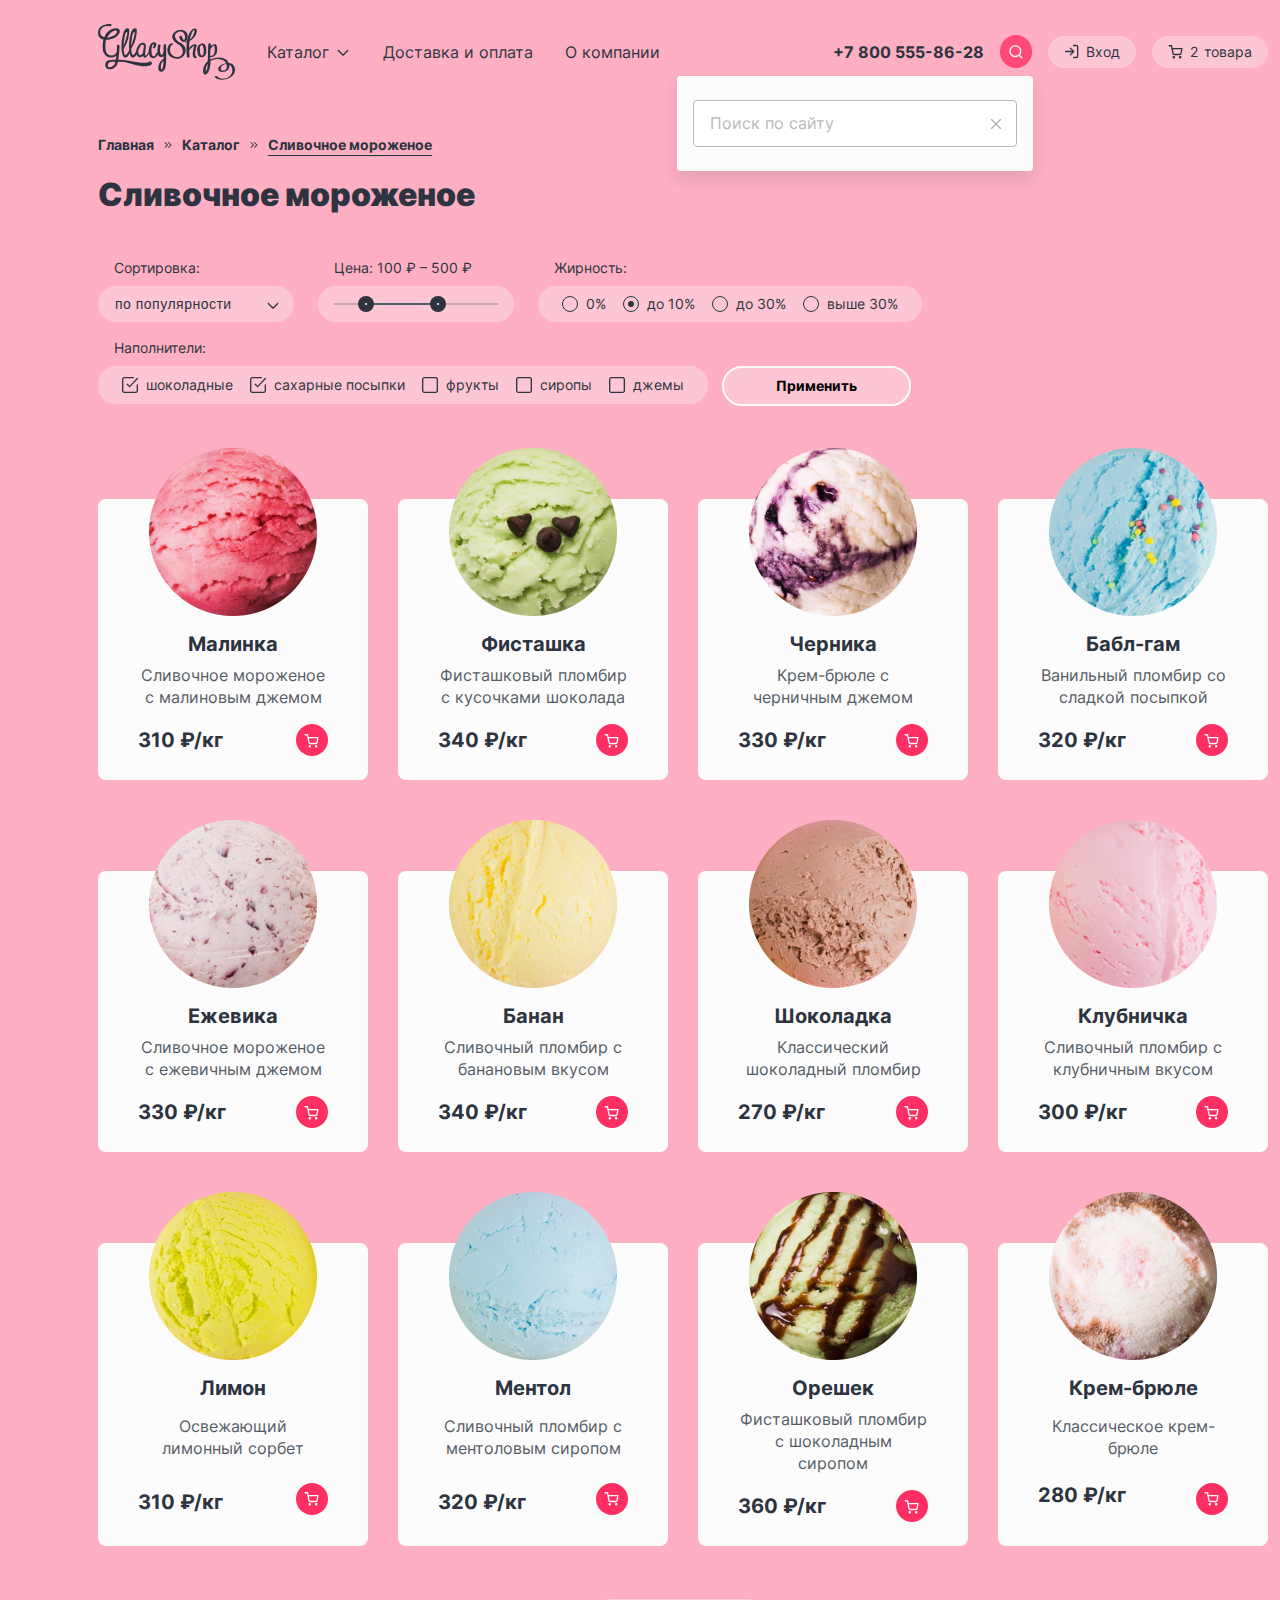
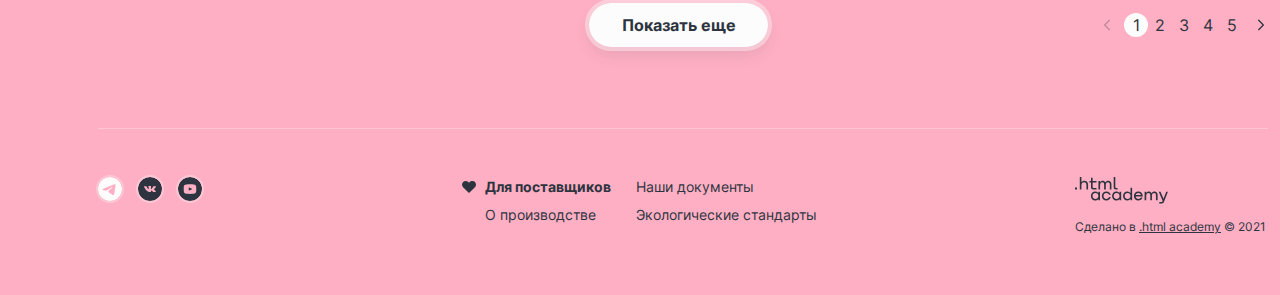
==== commit ff3e8cba: "feat: add basket empty" ====
--- a/catalog.html
+++ b/catalog.html
@@ -8,18 +8,35 @@
   </head>
   <body class="body body-strawberry">
     <header class="index-header">
-      <!-- делаем флексом -->
       <a class="link-logo" href="index.html">
         <img class="img-logo" src="images/logo/gllacy-shop.svg" width="137" height="56" alt="Магазин Gllacy.">
       </a>
       <nav class="index-nav">
         <ul class="navigation-list list">
           <li class="navigation-item">
+            <!-- navigation-link-products_active добавить чтобы показать субменю -->
             <a class="link navigation-link navigation-link-products" href="#">Каталог
               <svg width="16" height="17" viewBox="0 0 16 17" fill="none" xmlns="http://www.w3.org/2000/svg">
                 <path fill-rule="evenodd" clip-rule="evenodd" d="M3.80812 7.0532c-.26035-.26035-.68246-.26035-.94281 0-.26035.26035-.26035.68246 0 .94281l4.66034 4.66039a.92223.92223 0 0 0 .00624.0063c.1307.1307.30215.1958.47345.1952.16996-.0005.33977-.0655.46944-.1952a.91567.91567 0 0 0 .00621-.0063l4.66041-4.66039c.2603-.26035.2603-.68246 0-.94281-.2604-.26035-.6825-.26035-.9428 0l-4.19526 4.1952-4.19522-4.1952Z" fill="#2D3440"/>
               </svg>
             </a>
+            <ul class="list navigation-products-sublist">
+              <li>
+                <a class="link description-s navigation-products-subitem navigation-products-subitem_active" href="#">Новинки</a>
+              </li>
+              <li>
+                <a class="link description-s navigation-products-subitem navigation-products-subitem_current" href="#">Сливочное</a>
+              </li>
+              <li>
+                <a class="link description-s navigation-products-subitem" href="#">Щербеты</a>
+              </li>
+              <li>
+                <a class="link description-s navigation-products-subitem" href="#">Фруктовый лед</a>
+              </li>
+              <li>
+                <a class="link description-s navigation-products-subitem" href="#">Мелорин</a>
+              </li>
+            </ul>
           </li>
           <li class="navigation-item">
             <a class="link navigation-link" href="#">Доставка и оплата</a>
@@ -35,34 +52,93 @@
             </address>
           </li>
           <li class="navigation-item">
-            <a class="button link button-menu button-search" href="#">
+            <!-- button-search_active добавить чтобы показать поиск -->
+            <a class="button link button-menu button-search button-search_active" href="#">
               <svg width="16" height="17" viewBox="0 0 16 17" fill="none" xmlns="http://www.w3.org/2000/svg">
                 <path fill-rule="evenodd" clip-rule="evenodd" d="M2.6633 8.188c0-2.5774 2.0893-4.6667 4.6667-4.6667 2.5773 0 4.6666 2.0893 4.6666 4.6666 0 1.2573-.4972 2.3985-1.3057 3.2376a.6699.6699 0 0 0-.1234.1234c-.8392.8085-1.9803 1.3057-3.2375 1.3057-2.5774 0-4.6667-2.0893-4.6667-4.6667Zm8.4118 4.6879a5.9747 5.9747 0 0 1-3.7451 1.312c-3.3137 0-6-2.6862-6-6 0-3.3137 2.6863-6 6-6s6 2.6863 6 6a5.9748 5.9748 0 0 1-1.3121 3.7452l2.4501 2.4501a.6666.6666 0 0 1 0 .9428.6666.6666 0 0 1-.9428 0l-2.4501-2.4501Z" fill="#2D3440"/>
               </svg>
             </a>
-          </li>
-          <li class="navigation-item">
+            <form class="form form-search" action="https://echo.htmlacademy.ru/" method="get">
+              <label class="form-search-label">
+                <input class="input input-form-search" type="search" name="search" placeholder="Поиск по сайту">
+              </label>
+              <button class="button button-search-cancel" type="reset">
+                <span class="visually-hidden">Очистить поиск.</span>
+              </button>
+            </form>
+          </li>
+          <li class="navigation-item">
+            <!-- button-entry_active добавить чтобы показать форму входа -->
             <a class="button link button-menu button-entry" href="#">
               <svg width="16" height="17" viewBox="0 0 16 17" fill="none" xmlns="http://www.w3.org/2000/svg">
                 <path fill-rule="evenodd" clip-rule="evenodd" d="M9 2.5246a.6667.6667 0 0 1 .6667-.6667h2.6666a1.9997 1.9997 0 0 1 2 2v9.3334a2 2 0 0 1-2 2H9.6667a.6667.6667 0 0 1 0-1.3334h2.6666A.6667.6667 0 0 0 13 13.1913V3.8579a.6664.6664 0 0 0-.6667-.6666H9.6667A.6667.6667 0 0 1 9 2.5246ZM5.8619 4.72a.6667.6667 0 0 1 .9428 0l3.3291 3.329a.6627.6627 0 0 1 .129.177.664.664 0 0 1 .0705.2987.6636.6636 0 0 1-.1998.4759l-3.3288 3.3288a.6667.6667 0 1 1-.9428-.9428L8.057 9.1913H1.6668a.6667.6667 0 1 1 0-1.3334h6.3905L5.8619 5.6627a.6667.6667 0 0 1 0-.9428Z" fill="#2D3440"/>
               </svg>
               Вход
             </a>
-          </li>
-          <li class="navigation-item">
+            <div class="entry-wrapper">
+              <h2 class="title title-l title-entry">Личный кабинет</h2>
+              <form class="form-entry" action="https://echo.htmlacademy.ru/" method="post">
+                <label class="form-entry-label">
+                  <input class="input input-form-entry" type="email" name="email-entry" placeholder="email@example.com" required>
+                </label>
+                <label class="form-entry-label">
+                  <input class="input input-form-entry" type="password" name="password" placeholder="••••••" required>
+                </label>
+                <button class="button button-secondary" type="submit">Войти</button>
+                <ul class="list entry-list">
+                  <li class="entry-item">
+                    <a class="link entry-link description-s" href="#">Забыли пароль?</a>
+                  </li>
+                  <li class="entry-item">
+                    <a class="link entry-link description-s" href="#">Регистрация</a>
+                  </li>
+                </ul>
+              </form>
+            </div>
+          </li>
+          <li class="navigation-item">
+            <!-- button-menu-basket_active добавить чтобы показать содержимое корзины -->
+            <!-- button-menu-basket_empty добавить чтобы показать пустую корзину -->
             <a class="button link button-menu button-menu-basket" href="#">
               <svg width="16" height="17" viewBox="0 0 16 17" fill="none" xmlns="http://www.w3.org/2000/svg">
                 <path fill-rule="evenodd" clip-rule="evenodd" d="M1.1667 2.108a.6667.6667 0 0 0 0 1.3333h1.7712l.4675 2.3354a.664.664 0 0 0 .0106.053l.9674 4.8334.0001.0006a1.8257 1.8257 0 0 0 1.8183 1.4691h5.6207a1.8256 1.8256 0 0 0 1.8185-1.4697l.001-.005.9271-4.8614a.6669.6669 0 0 0-.6549-.7916H4.6107l-.4726-2.3613a.6667.6667 0 0 0-.6537-.5359H1.1667Zm4.5243 8.2944-.8134-4.064h8.2308l-.7756 4.0669a.4926.4926 0 0 1-.4918.3943v-.0002H6.1962v-.0001l-.0128.0003a.4925.4925 0 0 1-.4922-.3963l-.0002-.0009Zm-1.1336 3.961c0-.688.5577-1.2457 1.2457-1.2457.688 0 1.2457.5577 1.2457 1.2457 0 .6879-.5577 1.2457-1.2457 1.2457-.688 0-1.2457-.5578-1.2457-1.2457Zm6.3733 0c0-.688.5577-1.2457 1.2457-1.2457.688 0 1.2457.5577 1.2457 1.2457 0 .6879-.5577 1.2457-1.2457 1.2457-.688 0-1.2457-.5578-1.2457-1.2457Z" fill="#2D3440"/>
               </svg>
               <span class="basket-amount">2</span> товара
             </a>
+            <div class="basket-wrapper">
+              <h2 class="title title-l title-basket-wrapper">Корзина</h2>
+              <ul class="list basket-products-list">
+                <li class="basket-products-item">
+                  <img class="basket-products-img" src="images/product/product-raspberries.png" width="46" height="46" alt="Шарик малинового мороженого.">
+                  <p class="title title-s basket-products">Малинка</p>
+                  <p class="description-s basket-products-description-price">1 кг х 310 ₽</p>
+                  <p class="title title-s basket-products-price">310 ₽</p>
+                  <button class="button button-basket-delete" type="button">
+                    <span class="visually-hidden">Удалить товар из корзины.</span>
+                  </button>
+                </li>
+                <li class="basket-products-item">
+                  <img class="basket-products-img" src="images/product/product-bubble-gum.png" width="46" height="46" alt="Шарик синего мороженого.">
+                  <p class="title title-s basket-products">Бабл-гам</p>
+                  <p class="description-s basket-products-description-price">1,5 кг х 320 ₽</p>
+                  <p class="title title-s basket-products-price">480 ₽</p>
+                  <button class="button button-basket-delete" type="button">
+                    <span class="visually-hidden">Удалить товар из корзины.</span>
+                  </button>
+                </li>
+              </ul>
+              <a class="button button-secondary button-basket-wrapper" href="#">Оформить заказ</a>
+              <p class="title title-s title-basket-total-price">Итого: <span>790</span> ₽</p>
+            </div>
+            <div class="basket-wrapper_empty">
+              <p class="title title-l basket-wrapper_empty-text">Ваша корзина пока пуста</p>
+            </div>
           </li>
         </ul>
       </nav>
     </header>
     <main class="catalog-main">
       <header class="catalog-header">
-        <!-- делает флексом -->
         <ol class="breadcrumbs-list list">
           <li class="breadcrumbs-item">
             <a class="link breadcrumbs-link description-s text-bold" href="index.html">Главная</a>
@@ -77,8 +153,8 @@
         <h1 class="title title-xl title-catalog">Сливочное мороженое</h1>
       </header>
       <section class="filters">
+        <h2 class="visually-hidden">Сортировка и фильтры.</h2>
         <form class="form-filters" action="https://echo.htmlacademy.ru/" method="get">
-          <!-- делаем флексом -->
           <fieldset class="filters-sorting filters-fieldset">
             <legend class="filters-text filters-title description-s">Сортировка:</legend>
             <select class="filters-background filters-select filters-text description-s" name="sorting">
@@ -181,14 +257,13 @@
       </section>
       <section class="products product-catalog">
         <h2 class="visually-hidden">Наше мороженое.</h2>
-        <!-- делаем гридом -->
         <ul class="products-list list">
           <li class="products-item">
             <img class="img-products" src="images/product/product-raspberries.png" width="168" height="168" alt="Шарик малинового мороженого.">
             <h3 class="title title-m products-card-title">Малинка</h3>
             <p class="products-description">Сливочное мороженое с малиновым джемом</p>
             <p class="title title-m product-price">310 ₽/кг</p>
-            <button class="button button-basket" href="#">
+            <button class="button button-basket" type="button">
               <svg width="16" height="17" viewBox="0 0 16 17" fill="none" xmlns="http://www.w3.org/2000/svg">
                 <path fill-rule="evenodd" clip-rule="evenodd" d="M1.1667 2.108a.6667.6667 0 0 0 0 1.3333h1.7712l.4675 2.3354a.664.664 0 0 0 .0106.053l.9674 4.8334.0001.0006a1.8257 1.8257 0 0 0 1.8183 1.4691h5.6207a1.8256 1.8256 0 0 0 1.8185-1.4697l.001-.005.9271-4.8614a.6669.6669 0 0 0-.6549-.7916H4.6107l-.4726-2.3613a.6667.6667 0 0 0-.6537-.5359H1.1667Zm4.5243 8.2944-.8134-4.064h8.2308l-.7756 4.0669a.4926.4926 0 0 1-.4918.3943v-.0002H6.1962v-.0001l-.0128.0003a.4925.4925 0 0 1-.4922-.3963l-.0002-.0009Zm-1.1336 3.961c0-.688.5577-1.2457 1.2457-1.2457.688 0 1.2457.5577 1.2457 1.2457 0 .6879-.5577 1.2457-1.2457 1.2457-.688 0-1.2457-.5578-1.2457-1.2457Zm6.3733 0c0-.688.5577-1.2457 1.2457-1.2457.688 0 1.2457.5577 1.2457 1.2457 0 .6879-.5577 1.2457-1.2457 1.2457-.688 0-1.2457-.5578-1.2457-1.2457Z" fill="#2D3440"/>
               </svg>
@@ -200,7 +275,7 @@
             <h3 class="title title-m products-card-title">Фисташка</h3>
             <p class="products-description">Фисташковый пломбир с кусочками шоколада</p>
             <p class="title title-m product-price">340 ₽/кг</p>
-            <button class="button button-basket" href="#">
+            <button class="button button-basket" type="button">
               <svg width="16" height="17" viewBox="0 0 16 17" fill="none" xmlns="http://www.w3.org/2000/svg">
                 <path fill-rule="evenodd" clip-rule="evenodd" d="M1.1667 2.108a.6667.6667 0 0 0 0 1.3333h1.7712l.4675 2.3354a.664.664 0 0 0 .0106.053l.9674 4.8334.0001.0006a1.8257 1.8257 0 0 0 1.8183 1.4691h5.6207a1.8256 1.8256 0 0 0 1.8185-1.4697l.001-.005.9271-4.8614a.6669.6669 0 0 0-.6549-.7916H4.6107l-.4726-2.3613a.6667.6667 0 0 0-.6537-.5359H1.1667Zm4.5243 8.2944-.8134-4.064h8.2308l-.7756 4.0669a.4926.4926 0 0 1-.4918.3943v-.0002H6.1962v-.0001l-.0128.0003a.4925.4925 0 0 1-.4922-.3963l-.0002-.0009Zm-1.1336 3.961c0-.688.5577-1.2457 1.2457-1.2457.688 0 1.2457.5577 1.2457 1.2457 0 .6879-.5577 1.2457-1.2457 1.2457-.688 0-1.2457-.5578-1.2457-1.2457Zm6.3733 0c0-.688.5577-1.2457 1.2457-1.2457.688 0 1.2457.5577 1.2457 1.2457 0 .6879-.5577 1.2457-1.2457 1.2457-.688 0-1.2457-.5578-1.2457-1.2457Z" fill="#2D3440"/>
               </svg>
@@ -212,7 +287,7 @@
             <h3 class="title title-m products-card-title">Черника</h3>
             <p class="products-description">Крем-брюле с черничным джемом</p>
             <p class="title title-m product-price">330 ₽/кг</p>
-            <button class="button button-basket" href="#">
+            <button class="button button-basket" type="button">
               <svg width="16" height="17" viewBox="0 0 16 17" fill="none" xmlns="http://www.w3.org/2000/svg">
                 <path fill-rule="evenodd" clip-rule="evenodd" d="M1.1667 2.108a.6667.6667 0 0 0 0 1.3333h1.7712l.4675 2.3354a.664.664 0 0 0 .0106.053l.9674 4.8334.0001.0006a1.8257 1.8257 0 0 0 1.8183 1.4691h5.6207a1.8256 1.8256 0 0 0 1.8185-1.4697l.001-.005.9271-4.8614a.6669.6669 0 0 0-.6549-.7916H4.6107l-.4726-2.3613a.6667.6667 0 0 0-.6537-.5359H1.1667Zm4.5243 8.2944-.8134-4.064h8.2308l-.7756 4.0669a.4926.4926 0 0 1-.4918.3943v-.0002H6.1962v-.0001l-.0128.0003a.4925.4925 0 0 1-.4922-.3963l-.0002-.0009Zm-1.1336 3.961c0-.688.5577-1.2457 1.2457-1.2457.688 0 1.2457.5577 1.2457 1.2457 0 .6879-.5577 1.2457-1.2457 1.2457-.688 0-1.2457-.5578-1.2457-1.2457Zm6.3733 0c0-.688.5577-1.2457 1.2457-1.2457.688 0 1.2457.5577 1.2457 1.2457 0 .6879-.5577 1.2457-1.2457 1.2457-.688 0-1.2457-.5578-1.2457-1.2457Z" fill="#2D3440"/>
               </svg>
@@ -224,7 +299,7 @@
             <h3 class="title title-m products-card-title">Бабл-гам</h3>
             <p class="products-description">Ванильный пломбир со сладкой посыпкой</p>
             <p class="title title-m product-price">320 ₽/кг</p>
-            <button class="button button-basket" href="#">
+            <button class="button button-basket" type="button">
               <svg width="16" height="17" viewBox="0 0 16 17" fill="none" xmlns="http://www.w3.org/2000/svg">
                 <path fill-rule="evenodd" clip-rule="evenodd" d="M1.1667 2.108a.6667.6667 0 0 0 0 1.3333h1.7712l.4675 2.3354a.664.664 0 0 0 .0106.053l.9674 4.8334.0001.0006a1.8257 1.8257 0 0 0 1.8183 1.4691h5.6207a1.8256 1.8256 0 0 0 1.8185-1.4697l.001-.005.9271-4.8614a.6669.6669 0 0 0-.6549-.7916H4.6107l-.4726-2.3613a.6667.6667 0 0 0-.6537-.5359H1.1667Zm4.5243 8.2944-.8134-4.064h8.2308l-.7756 4.0669a.4926.4926 0 0 1-.4918.3943v-.0002H6.1962v-.0001l-.0128.0003a.4925.4925 0 0 1-.4922-.3963l-.0002-.0009Zm-1.1336 3.961c0-.688.5577-1.2457 1.2457-1.2457.688 0 1.2457.5577 1.2457 1.2457 0 .6879-.5577 1.2457-1.2457 1.2457-.688 0-1.2457-.5578-1.2457-1.2457Zm6.3733 0c0-.688.5577-1.2457 1.2457-1.2457.688 0 1.2457.5577 1.2457 1.2457 0 .6879-.5577 1.2457-1.2457 1.2457-.688 0-1.2457-.5578-1.2457-1.2457Z" fill="#2D3440"/>
               </svg>
@@ -236,7 +311,7 @@
             <h3 class="title title-m products-card-title">Ежевика</h3>
             <p class="products-description">Сливочное мороженое с ежевичным джемом</p>
             <p class="title title-m product-price">330 ₽/кг</p>
-            <button class="button button-basket" href="#">
+            <button class="button button-basket" type="button">
               <svg width="16" height="17" viewBox="0 0 16 17" fill="none" xmlns="http://www.w3.org/2000/svg">
                 <path fill-rule="evenodd" clip-rule="evenodd" d="M1.1667 2.108a.6667.6667 0 0 0 0 1.3333h1.7712l.4675 2.3354a.664.664 0 0 0 .0106.053l.9674 4.8334.0001.0006a1.8257 1.8257 0 0 0 1.8183 1.4691h5.6207a1.8256 1.8256 0 0 0 1.8185-1.4697l.001-.005.9271-4.8614a.6669.6669 0 0 0-.6549-.7916H4.6107l-.4726-2.3613a.6667.6667 0 0 0-.6537-.5359H1.1667Zm4.5243 8.2944-.8134-4.064h8.2308l-.7756 4.0669a.4926.4926 0 0 1-.4918.3943v-.0002H6.1962v-.0001l-.0128.0003a.4925.4925 0 0 1-.4922-.3963l-.0002-.0009Zm-1.1336 3.961c0-.688.5577-1.2457 1.2457-1.2457.688 0 1.2457.5577 1.2457 1.2457 0 .6879-.5577 1.2457-1.2457 1.2457-.688 0-1.2457-.5578-1.2457-1.2457Zm6.3733 0c0-.688.5577-1.2457 1.2457-1.2457.688 0 1.2457.5577 1.2457 1.2457 0 .6879-.5577 1.2457-1.2457 1.2457-.688 0-1.2457-.5578-1.2457-1.2457Z" fill="#2D3440"/>
               </svg>
@@ -248,7 +323,7 @@
             <h3 class="title title-m products-card-title">Банан</h3>
             <p class="products-description">Сливочный пломбир с банановым вкусом</p>
             <p class="title title-m product-price">340 ₽/кг</p>
-            <button class="button button-basket" href="#">
+            <button class="button button-basket" type="button">
               <svg width="16" height="17" viewBox="0 0 16 17" fill="none" xmlns="http://www.w3.org/2000/svg">
                 <path fill-rule="evenodd" clip-rule="evenodd" d="M1.1667 2.108a.6667.6667 0 0 0 0 1.3333h1.7712l.4675 2.3354a.664.664 0 0 0 .0106.053l.9674 4.8334.0001.0006a1.8257 1.8257 0 0 0 1.8183 1.4691h5.6207a1.8256 1.8256 0 0 0 1.8185-1.4697l.001-.005.9271-4.8614a.6669.6669 0 0 0-.6549-.7916H4.6107l-.4726-2.3613a.6667.6667 0 0 0-.6537-.5359H1.1667Zm4.5243 8.2944-.8134-4.064h8.2308l-.7756 4.0669a.4926.4926 0 0 1-.4918.3943v-.0002H6.1962v-.0001l-.0128.0003a.4925.4925 0 0 1-.4922-.3963l-.0002-.0009Zm-1.1336 3.961c0-.688.5577-1.2457 1.2457-1.2457.688 0 1.2457.5577 1.2457 1.2457 0 .6879-.5577 1.2457-1.2457 1.2457-.688 0-1.2457-.5578-1.2457-1.2457Zm6.3733 0c0-.688.5577-1.2457 1.2457-1.2457.688 0 1.2457.5577 1.2457 1.2457 0 .6879-.5577 1.2457-1.2457 1.2457-.688 0-1.2457-.5578-1.2457-1.2457Z" fill="#2D3440"/>
               </svg>
@@ -260,7 +335,7 @@
             <h3 class="title title-m products-card-title">Шоколадка</h3>
             <p class="products-description">Классический шоколадный пломбир</p>
             <p class="title title-m product-price">270 ₽/кг</p>
-            <button class="button button-basket" href="#">
+            <button class="button button-basket" type="button">
               <svg width="16" height="17" viewBox="0 0 16 17" fill="none" xmlns="http://www.w3.org/2000/svg">
                 <path fill-rule="evenodd" clip-rule="evenodd" d="M1.1667 2.108a.6667.6667 0 0 0 0 1.3333h1.7712l.4675 2.3354a.664.664 0 0 0 .0106.053l.9674 4.8334.0001.0006a1.8257 1.8257 0 0 0 1.8183 1.4691h5.6207a1.8256 1.8256 0 0 0 1.8185-1.4697l.001-.005.9271-4.8614a.6669.6669 0 0 0-.6549-.7916H4.6107l-.4726-2.3613a.6667.6667 0 0 0-.6537-.5359H1.1667Zm4.5243 8.2944-.8134-4.064h8.2308l-.7756 4.0669a.4926.4926 0 0 1-.4918.3943v-.0002H6.1962v-.0001l-.0128.0003a.4925.4925 0 0 1-.4922-.3963l-.0002-.0009Zm-1.1336 3.961c0-.688.5577-1.2457 1.2457-1.2457.688 0 1.2457.5577 1.2457 1.2457 0 .6879-.5577 1.2457-1.2457 1.2457-.688 0-1.2457-.5578-1.2457-1.2457Zm6.3733 0c0-.688.5577-1.2457 1.2457-1.2457.688 0 1.2457.5577 1.2457 1.2457 0 .6879-.5577 1.2457-1.2457 1.2457-.688 0-1.2457-.5578-1.2457-1.2457Z" fill="#2D3440"/>
               </svg>
@@ -272,7 +347,7 @@
             <h3 class="title title-m products-card-title">Клубничка</h3>
             <p class="products-description">Сливочный пломбир с клубничным вкусом</p>
             <p class="title title-m product-price">300 ₽/кг</p>
-            <button class="button button-basket" href="#">
+            <button class="button button-basket" type="button">
               <svg width="16" height="17" viewBox="0 0 16 17" fill="none" xmlns="http://www.w3.org/2000/svg">
                 <path fill-rule="evenodd" clip-rule="evenodd" d="M1.1667 2.108a.6667.6667 0 0 0 0 1.3333h1.7712l.4675 2.3354a.664.664 0 0 0 .0106.053l.9674 4.8334.0001.0006a1.8257 1.8257 0 0 0 1.8183 1.4691h5.6207a1.8256 1.8256 0 0 0 1.8185-1.4697l.001-.005.9271-4.8614a.6669.6669 0 0 0-.6549-.7916H4.6107l-.4726-2.3613a.6667.6667 0 0 0-.6537-.5359H1.1667Zm4.5243 8.2944-.8134-4.064h8.2308l-.7756 4.0669a.4926.4926 0 0 1-.4918.3943v-.0002H6.1962v-.0001l-.0128.0003a.4925.4925 0 0 1-.4922-.3963l-.0002-.0009Zm-1.1336 3.961c0-.688.5577-1.2457 1.2457-1.2457.688 0 1.2457.5577 1.2457 1.2457 0 .6879-.5577 1.2457-1.2457 1.2457-.688 0-1.2457-.5578-1.2457-1.2457Zm6.3733 0c0-.688.5577-1.2457 1.2457-1.2457.688 0 1.2457.5577 1.2457 1.2457 0 .6879-.5577 1.2457-1.2457 1.2457-.688 0-1.2457-.5578-1.2457-1.2457Z" fill="#2D3440"/>
               </svg>
@@ -284,7 +359,7 @@
             <h3 class="title title-m products-card-title">Лимон</h3>
             <p class="products-description">Освежающий лимонный сорбет</p>
             <p class="title title-m product-price">310 ₽/кг</p>
-            <button class="button button-basket" href="#">
+            <button class="button button-basket" type="button">
               <svg width="16" height="17" viewBox="0 0 16 17" fill="none" xmlns="http://www.w3.org/2000/svg">
                 <path fill-rule="evenodd" clip-rule="evenodd" d="M1.1667 2.108a.6667.6667 0 0 0 0 1.3333h1.7712l.4675 2.3354a.664.664 0 0 0 .0106.053l.9674 4.8334.0001.0006a1.8257 1.8257 0 0 0 1.8183 1.4691h5.6207a1.8256 1.8256 0 0 0 1.8185-1.4697l.001-.005.9271-4.8614a.6669.6669 0 0 0-.6549-.7916H4.6107l-.4726-2.3613a.6667.6667 0 0 0-.6537-.5359H1.1667Zm4.5243 8.2944-.8134-4.064h8.2308l-.7756 4.0669a.4926.4926 0 0 1-.4918.3943v-.0002H6.1962v-.0001l-.0128.0003a.4925.4925 0 0 1-.4922-.3963l-.0002-.0009Zm-1.1336 3.961c0-.688.5577-1.2457 1.2457-1.2457.688 0 1.2457.5577 1.2457 1.2457 0 .6879-.5577 1.2457-1.2457 1.2457-.688 0-1.2457-.5578-1.2457-1.2457Zm6.3733 0c0-.688.5577-1.2457 1.2457-1.2457.688 0 1.2457.5577 1.2457 1.2457 0 .6879-.5577 1.2457-1.2457 1.2457-.688 0-1.2457-.5578-1.2457-1.2457Z" fill="#2D3440"/>
               </svg>
@@ -296,7 +371,7 @@
             <h3 class="title title-m products-card-title">Ментол</h3>
             <p class="products-description">Сливочный пломбир с ментоловым сиропом</p>
             <p class="title title-m product-price">320 ₽/кг</p>
-            <button class="button button-basket" href="#">
+            <button class="button button-basket" type="button">
               <svg width="16" height="17" viewBox="0 0 16 17" fill="none" xmlns="http://www.w3.org/2000/svg">
                 <path fill-rule="evenodd" clip-rule="evenodd" d="M1.1667 2.108a.6667.6667 0 0 0 0 1.3333h1.7712l.4675 2.3354a.664.664 0 0 0 .0106.053l.9674 4.8334.0001.0006a1.8257 1.8257 0 0 0 1.8183 1.4691h5.6207a1.8256 1.8256 0 0 0 1.8185-1.4697l.001-.005.9271-4.8614a.6669.6669 0 0 0-.6549-.7916H4.6107l-.4726-2.3613a.6667.6667 0 0 0-.6537-.5359H1.1667Zm4.5243 8.2944-.8134-4.064h8.2308l-.7756 4.0669a.4926.4926 0 0 1-.4918.3943v-.0002H6.1962v-.0001l-.0128.0003a.4925.4925 0 0 1-.4922-.3963l-.0002-.0009Zm-1.1336 3.961c0-.688.5577-1.2457 1.2457-1.2457.688 0 1.2457.5577 1.2457 1.2457 0 .6879-.5577 1.2457-1.2457 1.2457-.688 0-1.2457-.5578-1.2457-1.2457Zm6.3733 0c0-.688.5577-1.2457 1.2457-1.2457.688 0 1.2457.5577 1.2457 1.2457 0 .6879-.5577 1.2457-1.2457 1.2457-.688 0-1.2457-.5578-1.2457-1.2457Z" fill="#2D3440"/>
               </svg>
@@ -308,7 +383,7 @@
             <h3 class="title title-m products-card-title">Орешек</h3>
             <p class="products-description">Фисташковый пломбир с шоколадным сиропом</p>
             <p class="title title-m product-price">360 ₽/кг</p>
-            <button class="button button-basket" href="#">
+            <button class="button button-basket" type="button">
               <svg width="16" height="17" viewBox="0 0 16 17" fill="none" xmlns="http://www.w3.org/2000/svg">
                 <path fill-rule="evenodd" clip-rule="evenodd" d="M1.1667 2.108a.6667.6667 0 0 0 0 1.3333h1.7712l.4675 2.3354a.664.664 0 0 0 .0106.053l.9674 4.8334.0001.0006a1.8257 1.8257 0 0 0 1.8183 1.4691h5.6207a1.8256 1.8256 0 0 0 1.8185-1.4697l.001-.005.9271-4.8614a.6669.6669 0 0 0-.6549-.7916H4.6107l-.4726-2.3613a.6667.6667 0 0 0-.6537-.5359H1.1667Zm4.5243 8.2944-.8134-4.064h8.2308l-.7756 4.0669a.4926.4926 0 0 1-.4918.3943v-.0002H6.1962v-.0001l-.0128.0003a.4925.4925 0 0 1-.4922-.3963l-.0002-.0009Zm-1.1336 3.961c0-.688.5577-1.2457 1.2457-1.2457.688 0 1.2457.5577 1.2457 1.2457 0 .6879-.5577 1.2457-1.2457 1.2457-.688 0-1.2457-.5578-1.2457-1.2457Zm6.3733 0c0-.688.5577-1.2457 1.2457-1.2457.688 0 1.2457.5577 1.2457 1.2457 0 .6879-.5577 1.2457-1.2457 1.2457-.688 0-1.2457-.5578-1.2457-1.2457Z" fill="#2D3440"/>
               </svg>
@@ -320,7 +395,7 @@
             <h3 class="title title-m products-card-title">Крем-брюле</h3>
             <p class="products-description">Классическое крем-брюле</p>
             <p class="title title-m products-price">280 ₽/кг</p>
-            <button class="button button-basket" href="#">
+            <button class="button button-basket" type="button">
               <svg width="16" height="17" viewBox="0 0 16 17" fill="none" xmlns="http://www.w3.org/2000/svg">
                 <path fill-rule="evenodd" clip-rule="evenodd" d="M1.1667 2.108a.6667.6667 0 0 0 0 1.3333h1.7712l.4675 2.3354a.664.664 0 0 0 .0106.053l.9674 4.8334.0001.0006a1.8257 1.8257 0 0 0 1.8183 1.4691h5.6207a1.8256 1.8256 0 0 0 1.8185-1.4697l.001-.005.9271-4.8614a.6669.6669 0 0 0-.6549-.7916H4.6107l-.4726-2.3613a.6667.6667 0 0 0-.6537-.5359H1.1667Zm4.5243 8.2944-.8134-4.064h8.2308l-.7756 4.0669a.4926.4926 0 0 1-.4918.3943v-.0002H6.1962v-.0001l-.0128.0003a.4925.4925 0 0 1-.4922-.3963l-.0002-.0009Zm-1.1336 3.961c0-.688.5577-1.2457 1.2457-1.2457.688 0 1.2457.5577 1.2457 1.2457 0 .6879-.5577 1.2457-1.2457 1.2457-.688 0-1.2457-.5578-1.2457-1.2457Zm6.3733 0c0-.688.5577-1.2457 1.2457-1.2457.688 0 1.2457.5577 1.2457 1.2457 0 .6879-.5577 1.2457-1.2457 1.2457-.688 0-1.2457-.5578-1.2457-1.2457Z" fill="#2D3440"/>
               </svg>
@@ -331,29 +406,29 @@
         <div class="control-products-wrapper">
           <a class="button button-primary button-show-all" href="#">Показать еще</a>
           <div class="pagination-wrapper">
-            <a class="link pagination-link-control pagination-link-prev pagination-link-prev_disabled" href="#">
+            <button class="pagination-link-control pagination-link-prev" type="button" disabled>
               <span class="visually-hidden">Предыдущая страница.</span>
-            </a>
+            </button>
             <ol class="pagination-list list text-s">
               <li class="pagination-item">
-                <a class="link pagination-link pagination-link_active" href="#">1</a>
+                <button class="link pagination-link pagination-link_active" type="button">1</button>
               </li>
               <li class="pagination-item">
-                <a class="link pagination-link" href="#">2</a>
+                <button class="link pagination-link" type="button">2</button>
               </li>
               <li class="pagination-item">
-                <a class="link pagination-link" href="#">3</a>
+                <button class="link pagination-link" type="button">3</button>
               </li>
               <li class="pagination-item">
-                <a class="link pagination-link" href="#">4</a>
+                <button class="link pagination-link" type="button">4</button>
               </li>
               <li class="pagination-item">
-                <a class="link pagination-link" href="#">5</a>
+                <button class="link pagination-link" type="button">5</button>
               </li>
             </ol>
-            <a class="link pagination-link-control pagination-link-next" href="#">
+            <button class="link pagination-link-control pagination-link-next" type="button">
               <span class="visually-hidden">Следующая страница.</span>
-            </a>
+            </button>
           </div>
         </div>
       </section>
--- a/styles/styles.css
+++ b/styles/styles.css
@@ -38,7 +38,6 @@
   min-width: 1366px;
   min-height: 100%;
   margin: 0;
-
   font-family: "inter", sans-serif;
   font-style: normal;
   font-size: 16px;
@@ -81,24 +80,20 @@
   display: flex;
   justify-content: center;
   align-items: center;
-
   font-family: "inter", sans-serif;
   font-size: 16px;
   line-height: 20px;
   font-weight: 700;
   text-decoration: none;
-
+  white-space: nowrap;
   border: none;
   border-radius: 26px;
-
   cursor: pointer;
 }
 
 .button-primary {
   padding: 12px 32px;
-
   color: #2d3440;
-
   background-color: #fcfcfc;
   outline: 4px solid rgba(252, 252, 252, 0.40);
   box-shadow: 0 8px 16px 0 rgba(45, 52, 64, 0.10);
@@ -107,7 +102,6 @@
 .button-primary:hover {
   background-color: rgba(252, 252, 252, 0.40);
   outline: 4px solid #fcfcfc;
-
   transition: 0.1s ease-in-out;
 }
 
@@ -134,9 +128,7 @@
 
 .button-secondary {
   padding: 12px 32px;
-
   color: #fcfcfc;
-
   background-color: #ff2f64;
   outline: 4px solid rgba(255, 47, 100, 0.30);
   box-shadow: 0 8px 16px 0 rgba(45, 52, 64, 0.10);
@@ -144,10 +136,8 @@
 
 .button-secondary:hover {
   color: #2d3440;
-
   background-color: rgba(252, 252, 252, 0.30);
   outline: 4px solid #ff2f64;
-
   transition: 0.1s ease-in-out;
 }
 
@@ -165,16 +155,13 @@
 
 .button-tertiary {
   padding: 8px 32px;
-
   font-size: 14px;
-
   background-color: rgba(252, 252, 252, 0.30);
   outline: 2px solid #fcfcfc;
 }
 
 .button-tertiary:hover {
   background-color: #fcfcfc;
-
   transition: 0.1s ease-in-out;
 }
 
@@ -200,17 +187,39 @@
 /* input */
 
 .input {
-  padding: 14px 0 14px 16px;
-
+  padding: 16px 0 14px 16px;
   border: 1px solid #b9b9b9;
   border-radius: 4px;
 }
 
 .input::placeholder {
+  font-family: "Inter", sans-serif;
   font-size: 16px;
   color: #b9b9b9;
 }
 
+.input:hover {
+  outline: 1px solid #2d3440;
+  transition: 0.1s ease-in-out;
+}
+
+.input:hover::placeholder {
+  color: #2d3440;
+  transition: 0.1s ease-in-out;
+}
+
+.input:focus-visible {
+  outline: 2px solid #2d3440;
+}
+
+.input:invalid:not(:placeholder-shown) {
+  outline: 1px solid #ea5454;
+}
+
+.input:invalid:not(:placeholder-shown):hover {
+  outline: 1px solid #ea5454;
+  transition: 0.1s ease-in-out;
+}
 
 /* description */
 
@@ -236,12 +245,11 @@
   text-decoration: none;
 }
 
-/* liss */
+/* list */
 
 .list {
   margin: 0;
   padding: 0;
-
   list-style-type: none;
 }
 
@@ -249,7 +257,6 @@
 
 .text {
   margin: 0;
-
   font-family: "inter", sans-serif;
   font-style: normal;
   font-size: 16px;
@@ -281,7 +288,6 @@
 .title {
   margin: 0;
   padding: 0;
-
   font-weight: 700;
   color: #2d3440;
 }
@@ -327,7 +333,6 @@
 .link-logo:focus-visible {
   outline: 2px solid #2d3440;
   outline-offset: 4px;
-
   border-radius: 30px;
 }
 
@@ -342,12 +347,14 @@
 .index-nav {
   display: flex;
   justify-content: space-between;
+  line-height: 20px;
 }
 
 .navigation-list {
   display: flex;
   flex-wrap: wrap;
-  width: 450px;
+  width: 485px;
+  margin-top: -6px;
 }
 
 .navigation-list:last-child {
@@ -356,17 +363,21 @@
   gap: 16px;
 }
 
+.navigation-item {
+  position: relative;
+}
+
 .navigation-link {
   display: flex;
   align-items: center;
   gap: 6px;
   padding: 8px 16px;
+  line-height: 20px;
 }
 
 .navigation-link:hover {
   background-color: rgba(252, 252, 252, 0.50);
   border-radius: 30px;
-
   transition: 0.1s ease-in-out;
 }
 
@@ -404,18 +415,16 @@
   display: flex;
   gap: 6px;
   padding: 6px 16px;
-
   font-size: 14px;
   line-height: 20px;
+  font-weight: 400;
   color: #2d3440;
-
   background-color: rgba(252, 252, 252, 0.30);
   border-radius: 30px;
 }
 
 .button-menu:hover {
   background-color: rgba(252, 252, 252, 0.50);
-
   transition: 0.1s ease-in-out;
 }
 
@@ -437,6 +446,397 @@
   fill: #2d3440;
 }
 
+.navigation-products-sublist {
+  position: absolute;
+  top: 44px;
+  left: 2px;
+  z-index: 1;
+  display: none;
+  width: 135px;
+  padding: 8px 0;
+  background-color: #fcfcfc;
+  border-radius: 4px;
+  box-shadow: 0 8px 16px 0 rgba(45, 52, 64, 0.12);
+}
+
+.navigation-link.navigation-link-products_active {
+  color: #fcfcfc;
+  background-color: #ff4a78;
+  border-radius: 30px;
+}
+
+.navigation-link.navigation-link-products_active:hover {
+  opacity: 0.6;
+  transition: 0.1s ease-in-out;
+}
+
+.navigation-link.navigation-link-products_active:focus-visible {
+  background-color: #ff4a78;
+  outline: 2px solid #000000;
+}
+
+.navigation-link.navigation-link-products_active:active {
+  opacity: 0.3;
+}
+
+.navigation-link.navigation-link-products_active svg {
+  align-self: flex-end;
+  transform: rotate(180deg);
+}
+
+.navigation-link.navigation-link-products_active path {
+  fill: #fcfcfc;
+}
+
+.navigation-link-products_active + .navigation-products-sublist {
+  display: block;
+}
+
+.navigation-products-subitem {
+  display: block;
+  padding: 6px 10px 6px 16px;
+}
+
+.navigation-products-subitem:hover {
+  background-color: #ffcbd8;
+  transition: 0.1s ease-in-out;
+}
+
+.navigation-products-subitem:active {
+  background-color: #ff7799;
+}
+
+.navigation-products-subitem_current {
+  color: #fcfcfc;
+  background-color: #ff4a78;
+}
+
+.navigation-products-subitem_active {
+  position: relative;
+  display: block;
+  padding: 8px 16px;
+  margin-bottom: 8px;
+  font-weight: 700;
+}
+
+.navigation-products-subitem_active::after {
+  content: "";
+  position: absolute;
+  top: 37px;
+  left: 50%;
+  transform: translateX(-50%);
+  width: 103px;
+  height: 1px;
+  background-color: #b9b9b9;
+}
+
+.form-search {
+  position: absolute;
+  top: 41px;
+  right: -1px;
+  z-index: 2;
+  display: none;
+  padding: 24px 16px;
+  background-color: #fcfcfc;
+  border-radius: 4px;
+  box-shadow: 0 8px 16px 0 rgba(45, 52, 64, 0.12);
+}
+
+.input-form-search {
+  position: relative;
+  width: 324px;
+}
+
+.input.input-form-search:hover {
+  outline: none;
+}
+
+.input.input-form-search:focus {
+  outline: none;
+}
+
+.input-form-search[type=search]::-webkit-search-cancel-button {
+  display: none;
+}
+
+.button-search-cancel {
+  position: absolute;
+  top: 50%;
+  right: 29px;
+  transform: translateY(-50%);
+  z-index: 3;
+  width: 16px;
+  height: 16px;
+  background-color: transparent;
+  background-image: url("../images/control/close.svg");
+  background-position: center;
+  background-repeat: no-repeat;
+  opacity: 0.4;
+}
+
+.button-search_active {
+  background-color: #ff4a78;
+}
+
+.button-search_active path {
+  fill: #fcfcfc;
+}
+
+.button-search_active + .form-search {
+  display: block;
+}
+
+.button-menu.button-search_active:hover {
+  background-color: #ff4a78;
+  opacity: 0.6;
+}
+
+.button-menu.button-search_active:focus-visible {
+  background-color: #ff4a78;
+  outline: 2px solid #000000;
+}
+
+.button-menu.button-search_active:active {
+  background-color: #ff4a78;
+  opacity: 0.3;
+}
+
+.entry-wrapper {
+  position: absolute;
+  top: 41px;
+  right: -2px;
+  z-index: 3;
+  display: none;
+  row-gap: 32px;
+  width: 420px;
+  padding: 48px 48px 52px;
+  background-color: #fcfcfc;
+  border-radius: 4px;
+  box-shadow: 0 15px 40px 0 rgba(45, 52, 64, 0.12);
+}
+
+.form-entry {
+  display: grid;
+  grid-template-columns: min-content auto;
+  grid-template-rows: repeat(3, auto);
+  column-gap: 23px;
+  grid-column: 1/-1;
+}
+
+.title-entry {
+  grid-column: 1/-1;
+}
+
+.input-form-entry {
+  width: 100%;
+}
+
+.input-form-password {
+  letter-spacing: -2px;
+}
+
+.form-entry-label {
+  display: block;
+  grid-column: 1/-1;
+}
+
+.form-entry-label:first-of-type {
+  margin-bottom: 16px;
+}
+
+.form-entry-label:last-of-type {
+  margin-bottom: 32px;
+}
+
+.input-form-entry::placeholder {
+  color: #2d3440;
+}
+
+.entry-list {
+  display: flex;
+  flex-direction: column;
+  grid-column: 2/3;
+}
+
+.entry-item-registration {
+  margin-top: 3px;
+}
+
+.entry-link {
+  border-bottom: 1px solid #2d3440;
+}
+
+.entry-link:hover {
+  opacity: 0.5;
+}
+
+.entry-link:active {
+  opacity: 0.3;
+}
+
+.button-menu.button-entry_active {
+  color: #fcfcfc;
+  background-color: #ff4a78;
+}
+
+.button-menu.button-entry_active path {
+  fill: #fcfcfc;
+}
+
+.button-menu.button-entry_active:hover {
+  opacity: 0.6;
+}
+
+.button-menu.button-entry_active:focus-visible {
+  outline: 2px solid #000000;
+}
+
+.button-menu.button-entry_active:active {
+  opacity: 0.3;
+}
+
+.button-entry_active + .entry-wrapper {
+  display: grid;
+}
+
+.button-menu-basket_empty ~ .basket-wrapper_empty {
+  display: flex;
+}
+
+.basket-wrapper {
+  position: absolute;
+  top: 40px;
+  right: 0;
+  z-index: 3;
+  display: none;
+  grid-template-columns: 198px auto;
+  grid-template-rows: repeat(3, auto);
+  column-gap: 32px;
+  row-gap: 32px;
+  width: 441px;
+  padding: 46px 48px 49px;
+  background-color: #fcfcfc;
+  border-radius: 4px;
+  box-shadow: 0 15px 40px 0 rgba(45, 52, 64, 0.12);
+}
+
+.basket-wrapper_empty {
+  position: absolute;
+  top: 40px;
+  right: 0;
+  z-index: 3;
+  display: none;
+  justify-content: center;
+  align-items: center;
+  width: 288px;
+  padding: 48px 0;
+  background-color: #fcfcfc;
+  border-radius: 4px;
+  box-shadow: 0 15px 40px 0 rgba(45, 52, 64, 0.12);
+}
+
+.basket-wrapper_empty-text {
+  text-align: center;
+}
+
+.title-basket-wrapper {
+  grid-column: 1/-1;
+  margin-top: 2px;
+}
+
+.basket-products-list {
+  grid-column: 1/-1;
+}
+
+.basket-products-item {
+  display: grid;
+  grid-template-columns: 46px 148px 87px 16px;
+  grid-template-rows: repeat(2, auto);
+  align-items: center;
+  column-gap: 16px;
+  row-gap: 4px;
+}
+
+.basket-products-item:not(:last-of-type) {
+  margin-bottom: 24px;
+}
+
+.basket-products-item:last-of-type {
+  margin-bottom: 28px;
+}
+
+.basket-products-item:last-of-type::after {
+  content: "";
+  position: relative;
+  top: 26px;
+  width: 345px;
+  border-bottom: 1px solid #e7e7e7;
+}
+
+.basket-products-img {
+  grid-row: 1/-1;
+}
+
+.basket-products-description-price {
+  grid-row: 2/3;
+  margin: 0;
+}
+
+.basket-products-price {
+  grid-row: 1/-1;
+}
+
+.button-basket-delete {
+  grid-row: 1/-1;
+  width: 16px;
+  height: 16px;
+  background-color: transparent;
+  background-image: url("../images/control/close.svg");
+  background-position: center;
+  background-repeat: no-repeat;
+}
+
+.button-basket-delete:hover {
+  opacity: 0.6;
+}
+
+.button-basket-delete:active {
+  opacity: 0.3;
+}
+
+.button-basket-wrapper {
+  grid-column: 1/2;
+}
+
+.title-basket-total-price {
+  align-self: center;
+}
+
+.button-menu-basket_active + .basket-wrapper {
+  display: grid;
+}
+
+.button-menu-basket.button-menu-basket_active,
+.button-menu-basket.button-menu-basket_empty {
+  color: #fcfcfc;
+  background-color: #ff4a78;
+}
+
+.button-menu-basket_active path,
+.button-menu-basket_empty path {
+  fill: #fcfcfc;
+}
+
+.button-menu-basket.button-menu-basket_active:hover,
+.button-menu-basket.button-menu-basket_empty:hover {
+  opacity: 0.6;
+}
+
+.button-menu-basket.button-menu-basket_active:active,
+.button-menu-basket.button-menu-basket_empty:active {
+  opacity: 0.3;
+}
+
 /* footer */
 
 .index-footer {
@@ -451,16 +851,14 @@
   gap: 16px;
   flex-wrap: wrap;
   width: 208px;
-  margin-right: 155px;
+  margin-right: 179px;
 }
 
 .social-link {
   position: relative;
-
   display: block;
   width: 24px;
   height: 24px;
-
   border-radius: 24px;
 }
 
@@ -471,10 +869,8 @@
   left: 50%;
   transform: translate(-50%, -50%);
   z-index: -1;
-
   width: 20px;
   height: 20px;
-
   background-color: transparent;
   border-radius: 50%;
 }
@@ -521,21 +917,18 @@
   outline: 2px solid rgba(252, 252, 252, 0.30);
 }
 
-
 .footer-menu-list {
   display: grid;
   grid-template-columns: repeat(2, auto);
   row-gap: 8px;
   margin-right: auto;
-  width: 400px;
+  width: 357px;
 }
 
 .footer-menu-item {
   position: relative;
-
   align-self: start;
-
-  margin: 0 0 0 24px;
+  margin: 0;
 }
 
 .footer-contacts {
@@ -558,7 +951,6 @@
 .footer-description-link:focus-visible {
   outline: 2px solid #2d3440;
   outline-offset: 4px;
-
   border-radius: 30px;
 }
 
@@ -586,14 +978,15 @@
   top: 50%;
   left: -24px;
   transform: translateY(-50%);
-
   width: 16px;
   height: 16px;
-
   background-image: url("../images/icon/heart.svg");
   background-position: center;
   background-repeat: no-repeat;
-
+}
+
+.footer-contacts-description {
+  margin-top: 10px;
 }
 
 
@@ -613,7 +1006,6 @@
 
 .slider {
   position: relative;
-
   grid-area: 1/-1;
   grid-column: 1/-1;
 }
@@ -625,10 +1017,7 @@
 .slider-item {
   display: flex;
   align-items: center;
-}
-
-.slider-item:not(:last-child) {
-  margin-right: 41px;
+  order: 2;
 }
 
 .slider-item:first-child {
@@ -638,14 +1027,19 @@
 .slider-item-wrapper {
   display: none;
   width: 470px;
-  margin: auto auto auto 70px;
+  margin-left: 70px;
 }
 
 .slider-item_active .slider-item-wrapper {
   display: block;
 }
 
+.slider-item_active.slider-item {
+  order: 1;
+}
+
 .title-slider {
+  margin-top: -7px;
   margin-bottom: 24px;
 }
 
@@ -659,20 +1053,27 @@
 
 .slider-img-wrapper {
   position: relative;
-
-  margin: 21px 0 26px;
-
+  margin: 19px 0;
   opacity: 0.4;
 }
 
 .slider-item_active .slider-img-wrapper {
   opacity: 1;
+}
+
+.slider-img-wrapper-strawberry {
+  position: relative;
+  top: -3px;
+  margin-left: 5px;
+}
+
+.slider-img-wrapper-banana {
+  margin-left: 22px;
 }
 
 .slider-img {
   position: relative;
   z-index: 1;
-
   width: auto;
   height: 150px;
 }
@@ -682,10 +1083,15 @@
   height: 507px;
 }
 
-.slider-item_active .slider-img-wrapper::before {
+.slider-item_active .slider-img-wrapper-strawberry::before {
   width: 327px;
+  height: 313px;
+  border-radius: 312px;
+}
+
+.slider-item_active .slider-img-wrapper-banana::before {
+  width: 312px;
   height: 312px;
-
   border-radius: 312px;
 }
 
@@ -695,10 +1101,9 @@
   top: 50%;
   left: 50%;
   transform: translate(-50%, -50%);
-
   width: 100px;
   height: 100px;
-  background-color: #ffcbd8;
+  background-color: rgba(252, 252, 252, 0.3);
   border-radius: 327px;
 }
 
@@ -707,31 +1112,31 @@
   top: 50%;
   transform: translateY(-50%);
   z-index: 2;
-
   display: none;
   justify-content: center;
   align-items: center;
   width: 36px;
   height: 36px;
-
   background-color: rgba(252, 252, 252, 0.30);
   border: 2px solid #fcfcfc;
   border-radius: 26px;
 }
 
+.slider-img-wrapper-banana .button-slider {
+  top: 253px;
+}
+
 .button-slider path {
   fill: #fcfcfc;
 }
 
 .button-slider:hover {
   background-color: #fcfcfc;
-
   transition: 0.1s ease-in-out;
 }
 
 .button-slider:hover path {
   fill: #2d3440;
-
   transition: 0.1s ease-in-out;
 }
 
@@ -762,15 +1167,32 @@
   left: -16px;
 }
 
+.slider-img-wrapper-banana .button-prev {
+  left: -19px;
+}
+
 .button-next {
   right: -16px;
 }
 
+.slider-img-wrapper-banana .button-next {
+  right: -19px;
+}
+
+.slider-img-wrapper-caramel .button-prev {
+  top: 253px;
+  left: 3px;
+}
+
+.slider-img-wrapper-caramel .button-next {
+  top: 253px;
+  right: -3px;
+}
+
 .slider-pagination {
   position: absolute;
   bottom: 0;
   left: 0;
-
   display: flex;
   gap: 8px;
   flex-wrap: wrap;
@@ -781,21 +1203,18 @@
   display: block;
   width: 12px;
   height: 12px;
-
   background-color: rgba(252, 252, 252, 0.3);
   border-radius: 12px;
 }
 
 .slider-pagination-link_active {
   background-color: #fcfcfc;
-
   transition: 0.3s ease-in-out;
 }
 
 .slider-pagination-link:hover {
   outline: 1px solid #fcfcfc;
   border-radius: 100px;
-
   transition: 0.1s ease-in-out;
 }
 
@@ -814,12 +1233,33 @@
   position: absolute;
   right: 0;
   bottom: 0;
-
   margin: 0;
 }
 
 .social-list-slider .social-item:first-child {
   margin-left: auto;
+}
+
+.slider-item-banana {
+  margin-right: 0;
+}
+
+.slider-item_active + .slider-item-caramel {
+  order: 1;
+  margin-left: 10px;
+  margin-right: 41px;
+}
+
+.slider-item-banana.slider-item_active {
+  margin-right: 41px;
+}
+
+.slider-item_active + .slider-item-banana {
+  margin-right: 41px;
+}
+
+.slider-item_active.slider-item-caramel {
+  margin-right: 40px;
 }
 
 /* gift */
@@ -831,44 +1271,59 @@
   column-gap: 30px;
   row-gap: 55px;
   grid-column: 1/-1;
-
 }
 
 .title-gift {
   grid-column: 1/-1;
   width: 435px;
   margin: 0 auto;
-
   text-align: center;
 }
 
-.gift-wrapper {
-  display: flex;
-  align-items: center;
-
+.gift-list {
+  display: grid;
+  grid-template-columns: repeat(2, 570px);
+  column-gap: 30px;
+  grid-column: 1/-1;
+}
+
+.gift-item {
+  display: grid;
+  grid-template-columns: auto auto 219px;
   background-color: #ff7799;
   border-radius: 16px;
 }
 
-.gift-wrapper:first-of-type {
+.gift-item:nth-child(odd) {
   grid-column: 1/2;
 }
 
-.gift-wrapper:last-of-type {
-  grid-column: 2/-1;
+.gift-wrapper {
+  display: flex;
+  align-items: center;
+  background-color: #ff7799;
+  border-radius: 16px;
 }
 
 .gift-wrapper-description {
   display: grid;
-  row-gap: 28px;
-  margin: 36px 0 36px 36px;
+  grid-template-columns: repeat(2, auto);
+  grid-template-rows: repeat(3, auto);
+  row-gap: 26px;
+  padding: 36px 0 36px 36px;
+}
+
+.title-gift-description {
+  grid-column: 1/-1;
 }
 
 .gift-description {
+  grid-column: 1/-1;
   margin: 0;
 }
 
 .gift-img {
+  grid-column: 3/-1;
   justify-self: flex-end;
   align-self: flex-end;
 }
@@ -883,14 +1338,12 @@
   display: grid;
   gap: 16px;
   grid-column: 1/-1;
-  margin-bottom: 16px;
 }
 
 .products-title {
   grid-column: 1/-1;
   width: 530px;
-  margin: 0 auto 107px;
-
+  margin: 0 auto 91px;
   text-align: center;
 }
 
@@ -903,13 +1356,11 @@
 
 .products-item {
   position: relative;
-
   display: grid;
   grid-template-columns: 150px 32px;
   column-gap: 8px;
   width: 270px;
-  padding: 0 40px 28px;
-
+  padding: 0 40px 24px;
   background-color: #fcfcfc;
   border-radius: 8px;
 }
@@ -924,14 +1375,12 @@
 .products-card-title {
   grid-column: 1/-1;
   margin: 133px 0 8px;
-
   text-align: center;
 }
 
 .products-description {
   grid-column: 1/-1;
-  margin: 0 0 20px;
-
+  margin: 0 0 16px;
   text-align: center;
 }
 
@@ -953,13 +1402,11 @@
 .button-basket:hover {
   background-color: rgba(252, 252, 252, 0.30);
   border: 2px solid #ff2f64;
-
   transition: 0.1s ease-in-out;
 }
 
 .button-basket:hover path {
   fill: #2d3440;
-
   transition: 0.1s ease-in-out;
 }
 
@@ -988,8 +1435,7 @@
 .advantages {
   grid-column: 1/-1;
   padding: 24px;
-
-  background-image: url("../images/background/waffle.png");
+  background-image: url("../images/background/waffle.jpg");
   background-position: center;
   background-repeat: no-repeat;
   background-size: cover;
@@ -998,14 +1444,12 @@
 
 .advantages-wrapper {
   padding: 56px 40px;
-
   background-color: #ffffff;
   border-radius: 16px;
 }
 
 .title-advantages {
   margin-bottom: 56px;
-
   text-align: center;
 }
 
@@ -1018,7 +1462,6 @@
 
 .advantages-item {
   position: relative;
-
   margin-left: 64px;
 }
 
@@ -1027,10 +1470,8 @@
   position: absolute;
   top: 0;
   left: -64px;
-
   width: 48px;
   height: 48px;
-
   background-repeat: no-repeat;
   border: 2px solid #2d3440;
   border-radius: 50%;
@@ -1066,7 +1507,6 @@
   grid-column: 1/2;
   padding: 32.6px 0 67.2px 32px;
   min-height: 224px;
-
   background-image: url("../images/background/serving.jpg");
   background-position: 0 -109px;
   background-repeat: no-repeat;
@@ -1086,7 +1526,6 @@
 .link-news:focus-visible {
   outline: 2px solid #2d3440;
   outline-offset: 4px;
-
   border-radius: 10px;
 }
 
@@ -1103,8 +1542,7 @@
 .subscribe {
   grid-column: 2/-1;
   padding: 6px;
-
-  background-image: url("../images/background/mail.png");
+  background-image: url("../images/background/mail.jpg");
   background-position: center;
   background-repeat: no-repeat;
   background-size: cover;
@@ -1114,13 +1552,18 @@
 .subscribe-wrappper {
   height: 100%;
   padding: 26px;
-
   background-color: #ffffff;
   border-radius: 16px;
 }
 
 .subscribe-description {
-  margin: 0 0 42px;
+  margin: 0 0 44px;
+}
+
+.form-subscribe {
+  display: flex;
+  justify-content: space-between;
+  margin-right: 4px;
 }
 
 .form-subscribe-label {
@@ -1141,19 +1584,18 @@
   grid-template-rows: min-content;
   column-gap: 106px;
   row-gap: 24px;
-
   padding: 64px 64px 64px 100px;
   grid-column: 1/-1;
-
   background-image: url("../images/background/delivery.jpg");
-  background-position: center;
   background-repeat: no-repeat;
-  background-size: cover;
+  background-position: 0;
+  background-size: 105% 151%;
   border-radius: 16px;
 }
 
 .title-delivery {
   align-self: flex-end;
+  margin-top: 4px;
 }
 
 .delivery-description {
@@ -1169,7 +1611,6 @@
   grid-column: 2/3;
   grid-row: 1/3;
   padding: 40px 40px 42px;
-
   background-color: #fcfcfc;
   border-radius: 8px;
 }
@@ -1179,6 +1620,12 @@
   margin: 0 0 12px;
 }
 
+.form-wrapper {
+  display: flex;
+  flex-wrap: wrap;
+  align-items: center;
+}
+
 .form-wrapper:nth-of-type(1) {
   grid-column: 1/2;
 }
@@ -1189,8 +1636,10 @@
 }
 
 .form-title {
-  display: block;
-  margin-bottom: 8px;
+  position: relative;
+  display: flex;
+  align-items: center;
+  margin-bottom: 9px;
 }
 
 .input-delivery {
@@ -1203,11 +1652,63 @@
   min-width: 152px;
 }
 
+.tooltip {
+  position: absolute;
+  top: -11px;
+  left: 27px;
+  z-index: 2;
+  display: none;
+  padding: 10px 8px;
+  font-weight: 400;
+  color: #565c66;
+  text-align: left;
+  background-color: #ffffff;
+  border: 1px solid #b9b9b9;
+  border-radius: 2px;
+  box-shadow: 0 4px 8px rgba(194, 194, 194, 0.2);
+}
+
+.tooltip::before {
+  content: "";
+  position: absolute;
+  left: -7.5px;
+  transform: rotate(45deg);
+  width: 14px;
+  height: 14px;
+  background-color: #ffffff;
+  border: 1px solid #b9b9b9;
+  border-top: none;
+  border-right: none;
+}
+
+.button-tooltip {
+  position: relative;
+  width: 14px;
+  height: 14px;
+  margin: 0 0 8px 4px;
+  background-color: transparent;
+  background-image: url("../images/control/info.svg");
+  background-position: center;
+  background-repeat: no-repeat;
+}
+
+.button-tooltip:hover .tooltip {
+  display: block;
+  transition: 0.1s ease-in-out;
+}
+
+.tooltip-date {
+  width: 100px;
+}
+
+.tooltip-address {
+  width: 169px;
+}
+
 /* about-us */
 
 .about-us {
   grid-column: 1/-1;
-
   background-image: url("../images/background/contacts.jpg");
   background-position: center;
   background-repeat: no-repeat;
@@ -1217,11 +1718,9 @@
 
 .about-us-wrapper {
   width: 343px;
-  padding: 40px;
+  padding: 40px 40px 42px;
   margin: 64px auto 64px 64px;
-
   font-style: normal;
-
   background-color: #fcfcfc;
   border-radius: 8px;
 }
@@ -1241,7 +1740,6 @@
 .about-us-phone:focus-visible {
   outline: 2px solid #2d3440;
   outline-offset: 4px;
-
   border-radius: 30px;
 }
 
@@ -1267,7 +1765,7 @@
 /* breadcrumbs */
 
 .catalog-header {
-  margin: 32px 0 40px;
+  margin: 24px 0 40px;
 }
 
 .breadcrumbs-list {
@@ -1276,7 +1774,7 @@
   margin-bottom: 16px;
 }
 
-.breadcrumbs-link:hover:not(.breadcrumbs-link_active) {
+.breadcrumbs-link:hover:not(:last-child) {
   opacity: 0.5;
 }
 
@@ -1290,7 +1788,7 @@
   opacity: 0.3;
 }
 
-.breadcrumbs-link_active {
+.breadcrumbs-item:last-child {
   border-bottom: 1px solid #2d3440;
 }
 
@@ -1304,10 +1802,8 @@
   top: 50%;
   right: -20px;
   transform: translateY(-50%);
-
   width: 12px;
   height: 12px;
-
   background-image: url("../images/control/chevrons-right.svg");
   background-position: center;
   background-repeat: no-repeat;
@@ -1329,7 +1825,6 @@
 .filters-fieldset {
   margin: 0;
   padding: 0;
-
   border: none;
 }
 
@@ -1340,15 +1835,13 @@
 
 .filters-select {
   position: relative;
-
   width: 196px;
-  padding: 8px 24px;
-
+  padding: 8px 17px;
+  letter-spacing: 0.5px;
   background-image: url("../images/control/arrow-down.svg");
   background-repeat: no-repeat;
-  background-position: right 16px center;
+  background-position: right 13px center;
   border: none;
-
   appearance: none;
   cursor: pointer;
 }
@@ -1375,28 +1868,22 @@
 
 .range-scale {
   position: relative;
-
   height: 2px;
   width: 164px;
-
   background-color: rgba(86, 92, 102, 0.3);
 }
 
 .range-bar {
   position: absolute;
-
   height: 2px;
-
   background-color: #565c66;
 }
 
 .button-range {
   position: absolute;
   top: -7px;
-
   width: 16px;
   height: 16px;
-
   background-color: #2d3440;
   border-radius: 50%;
 }
@@ -1406,26 +1893,22 @@
   position: absolute;
   width: 2px;
   height: 2px;
-
   background-color: #fcfcfc;
   border-radius: 50%;
 }
 
 .button-range:hover {
   background-color: #fcfcfc;
-
   transition: 0.1s ease-in-out;
 }
 
 .button-range:hover::before {
   background-color: #2d3440;
-
   transition: 0.1s ease-in-out;
 }
 
 .button-range:focus-visible {
   background-color: #fcfcfc;
-
   outline: 2px solid #2d3440;
 }
 
@@ -1442,24 +1925,22 @@
 }
 
 .button-range-max {
-  left: 62px;
+  left: 64px;
 }
 
 .radio-list {
   display: flex;
   flex-wrap: wrap;
-  gap: 16px;
+  gap: 17px;
   margin: 0;
-  padding: 8px 16px;
+  padding: 8px 24px;
 }
 
 .radio-label,
 .checkbox-label {
   position: relative;
-
   display: block;
   padding-left: 24px;
-
   cursor: pointer;
 }
 
@@ -1468,10 +1949,8 @@
   top: 50%;
   left: 0;
   transform: translateY(-50%);
-
   width: 16px;
   height: 16px;
-
   border: 1px solid #2d3440;
   border-radius: 50%;
 }
@@ -1482,31 +1961,29 @@
   top: 50%;
   left: 50%;
   transform: translate(-50%, -50%);
-
   width: 6px;
   height: 6px;
-
   background-color: #2d3440;
   border-radius: 50%;
 }
 
 .radio-label:hover .radio-input {
   border: 1px solid #fcfcfc;
-
   transition: 0.1s ease-in-out;
 }
 
 .radio-input-hidden[type="radio"]:checked:hover + .radio-input::before {
   background-color: #fcfcfc;
-
-  transition: 0.1s ease-in-out;
-}
-
-.radio-input-hidden[type="radio"]:disabled + .radio-input {
+  transition: 0.1s ease-in-out;
+}
+
+.radio-input-hidden[type="radio"]:disabled + .radio-input,
+.checkbox-input-hidden[type="checkbox"]:disabled + .checkbox-input {
   opacity: 0.5;
 }
 
-.radio-input-hidden[type="radio"]:checked:disabled + .radio-input::before {
+.radio-input-hidden[type="radio"]:checked:disabled + .radio-input::before,
+.checkbox-input-hidden[type="checkbox"]:checked:disabled + .checkbox-input::before {
   opacity: 0.5;
 }
 
@@ -1515,10 +1992,8 @@
   top: 50%;
   left: 0;
   transform: translateY(-50%);
-
   width: 16px;
   height: 16px;
-
   background-image: url("../images/control/checkbox.svg");
   background-position: center;
   background-repeat: no-repeat;
@@ -1532,10 +2007,20 @@
   border: none;
 }
 
+.checkbox-label:hover .checkbox-input {
+  background-image: url("../images/control/checkbox_hover.svg");
+  transition: 0.1s ease-in-out;
+}
+
+.checkbox-input-hidden[type="checkbox"]:checked:hover + .checkbox-input {
+  background-image: url("../images/control/check-on_hover.svg");
+  transition: 0.1s ease-in-out;
+}
+
 .checkbox-list {
   display: flex;
   flex-wrap: wrap;
-  gap: 16px;
+  gap: 17px;
   margin: 0;
   padding: 9px 24px;
 }
@@ -1591,20 +2076,62 @@
   align-items: center;
   width: 24px;
   height: 24px;
-
+  font-family: "Inter", sans-serif;
+  font-size: 16px;
+  line-height: 20px;
+  background-color: transparent;
+  border: none;
+  border-radius: 50%;
+  cursor: pointer;
+}
+
+.pagination-link:hover {
+  background-color: rgba(252, 252, 252, 0.50);
+  transition: 0.1s ease-in-out;
+}
+
+.pagination-link:focus-visible {
+  background-color: rgba(252, 252, 252, 0.30);
+  border: 1px solid #2d3440;
+  outline: none;
+}
+
+.pagination-link:active {
+  border: 1px solid #fcfcfc;
 }
 
 .pagination-link_active {
   background-color: #fcfcfc;
-  border-radius: 50px;
 }
 
 .pagination-link-control {
   position: relative;
-
   display: block;
   width: 16px;
   height: 16px;
+  background-color: transparent;
+  border-radius: 50%;
+  border: none;
+  cursor: pointer;
+}
+
+.pagination-link-control:hover {
+  opacity: 0.5;
+}
+
+.pagination-link-control:focus-visible {
+  background-color: rgba(252, 252, 252, 0.30);
+  border: 1px solid #2d3440;
+  outline: none;
+}
+
+.pagination-link-control:active {
+  opacity: 0.3;
+}
+
+.pagination-link-control:disabled {
+  opacity: 0.3;
+  cursor: default;
 }
 
 .pagination-link-prev {
@@ -1618,3 +2145,141 @@
   background-position: center;
   background-repeat: no-repeat;
 }
+
+/* modal */
+
+.modal-wrapper {
+  position: fixed;
+  top: 0;
+  left: 0;
+  z-index: 9000;
+  display: flex;
+  justify-content: center;
+  align-items: center;
+  width: 100%;
+  height: 100%;
+  background-color: rgba(45, 52, 64, 0.3);
+}
+
+.modal-content {
+  position: relative;
+  display: grid;
+  grid-template-rows: repeat(2, auto);
+  row-gap: 32px;
+  padding: 64px 64px 66px;
+  background-color: #fcfcfc;
+  border-radius: 8px;
+  box-shadow: 0 15px 40px 0 rgba(45, 52, 64, 0.12);
+}
+
+.button-modal-close {
+  position: absolute;
+  top: 32px;
+  right: 32px;
+  width: 16px;
+  height: 16px;
+  background-color: transparent;
+  background-image: url("../images/control/close.svg");
+  background-position: center;
+  background-repeat: no-repeat;
+}
+
+.button-modal-close:hover {
+  opacity: 0.6;
+}
+
+.button-modal-close:active {
+  opacity: 0.3;
+}
+
+.form-modal-label:not(:last-of-type) {
+  margin-bottom: 16px;
+}
+
+.form-modal-label:last-of-type {
+  margin-bottom: 32px;
+}
+
+.input-form-modal {
+  width: 442px;
+}
+
+.input-form-free-text {
+  font-family: "Inter", sans-serif;
+  font-size: 16px;
+  line-height: 20px;
+  color: #2d3440;
+  min-height: 149px;
+  resize: none;
+}
+
+.button-modal-submmit {
+  margin-left: auto;
+}
+
+.modal-display-none {
+  display: none;
+}
+
+/* loader */
+
+.loader,
+.loader:after {
+  display: flex;
+  flex-shrink: 0;
+  border-radius: 50%;
+  width: 16px;
+  height: 16px;
+}
+
+.loader {
+  margin: 0;
+  margin-left: 2px;
+  font-size: 10px;
+  position: relative;
+  text-indent: -9999em;
+  border-top: 2px solid rgba(36, 36, 36, 0.24);
+  border-right: 2px solid rgba(36, 36, 36, 0.24);
+  border-bottom: 2px solid rgba(36, 36, 36, 0.24);
+  border-left: 2px solid #242424;
+  -webkit-transform: translateZ(0);
+  -ms-transform: translateZ(0);
+  transform: translateZ(0);
+  -webkit-animation: load8 1.1s infinite linear;
+  animation: load8 1.1s infinite linear;
+}
+
+.button-primary .loader {
+  margin-left: 8px;
+}
+.button-secondary .loader {
+  margin-left: 8px;
+  border-top: 2px solid rgba(252, 252, 252, 0.25);
+  border-right: 2px solid rgba(252, 252, 252, 0.25);
+  border-bottom: 2px solid rgba(252, 252, 252, 0.25);
+  border-left: 2px solid #fcfcfc;
+}
+
+.loader > .button-primary {
+  width: calc(100% + 24px);
+}
+
+@-webkit-keyframes load8 {
+  0% {
+    -webkit-transform: rotate(0deg);
+    transform: rotate(0deg);
+  }
+  100% {
+    -webkit-transform: rotate(360deg);
+    transform: rotate(360deg);
+  }
+}
+@keyframes load8 {
+  0% {
+    -webkit-transform: rotate(0deg);
+    transform: rotate(0deg);
+  }
+  100% {
+    -webkit-transform: rotate(360deg);
+    transform: rotate(360deg);
+  }
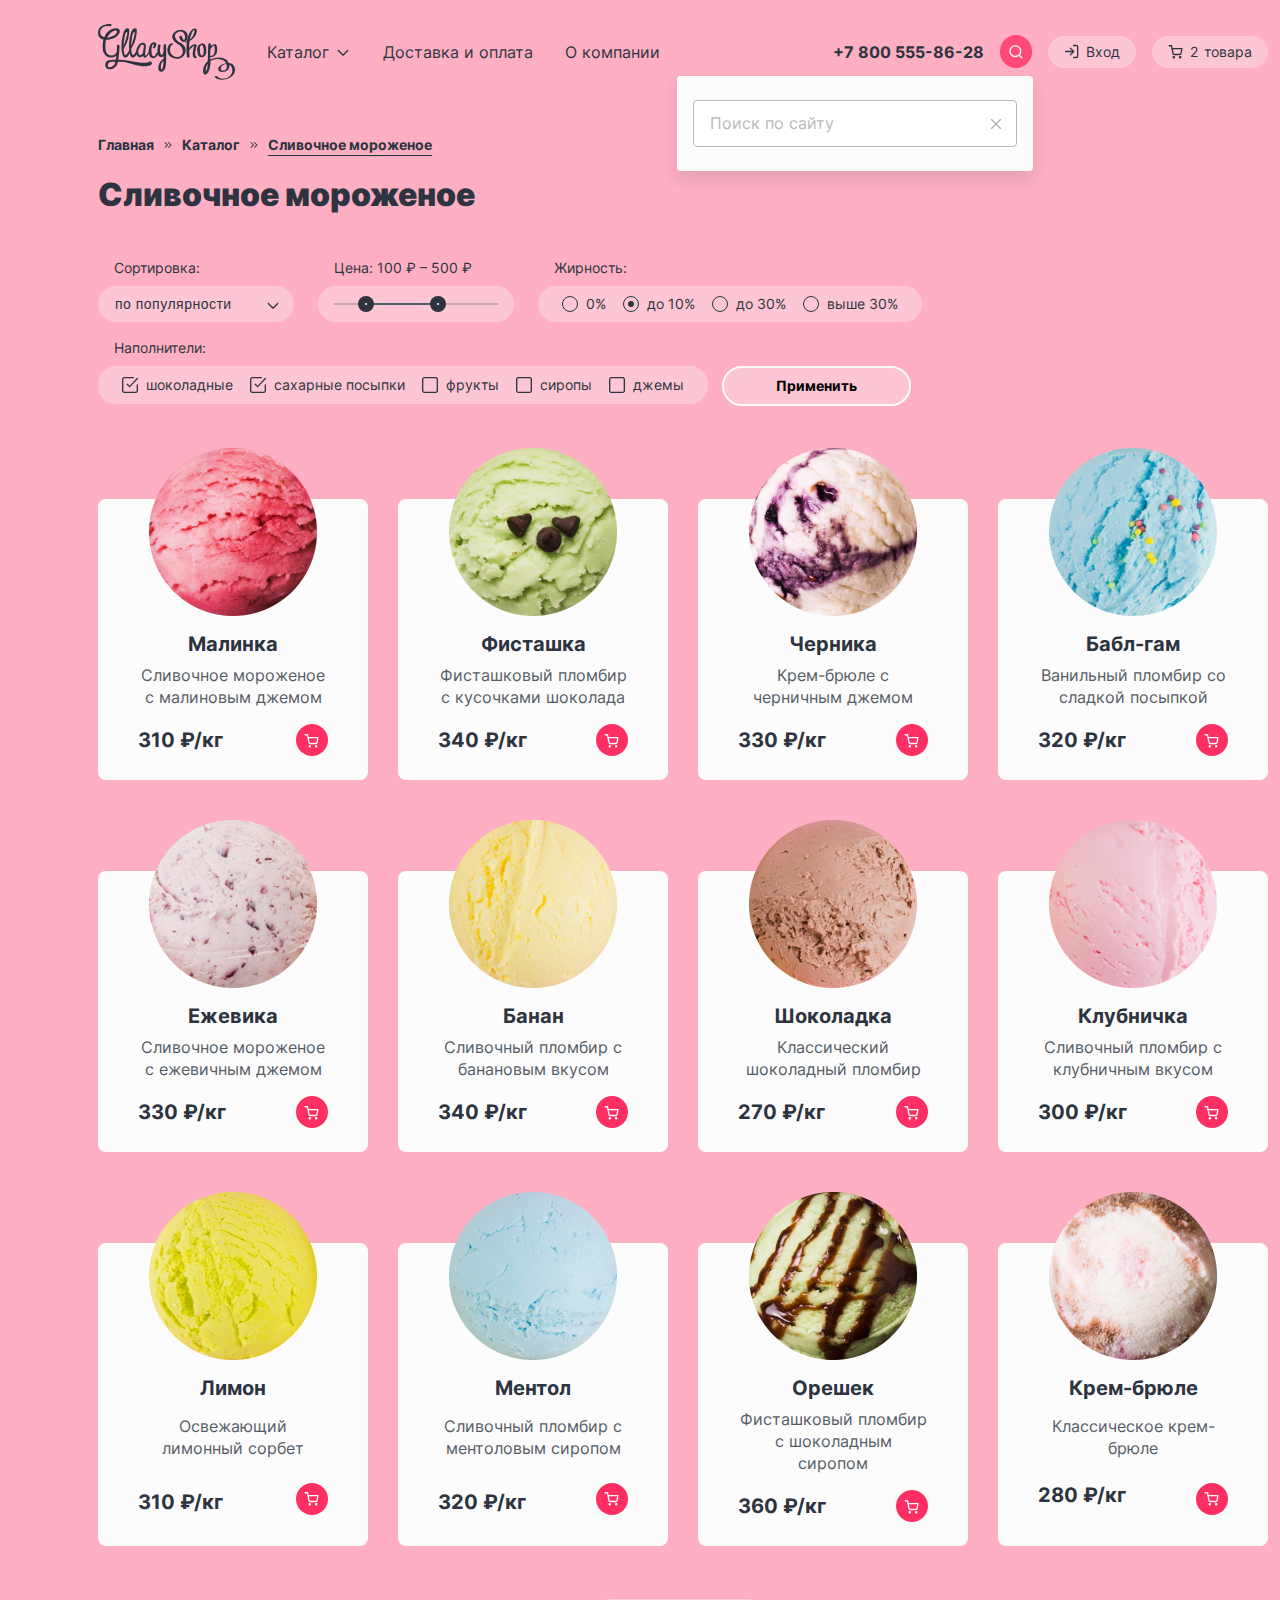
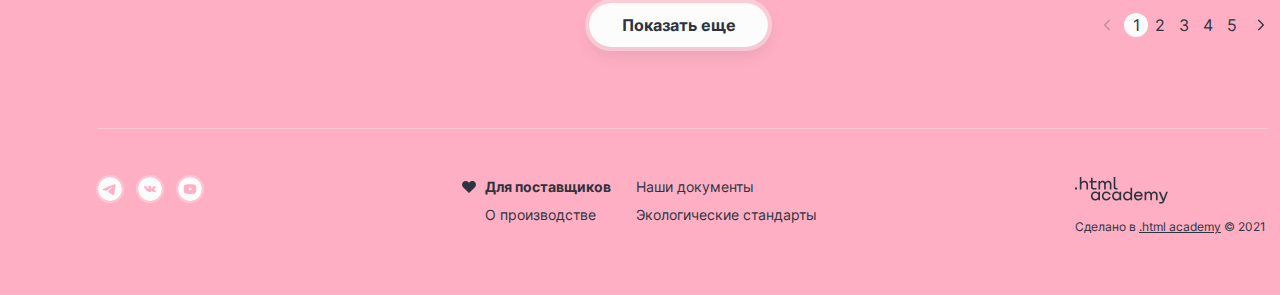
==== commit 34e9e4e7: "Merge pull request #1 from medvedstwo/master" ====
--- a/catalog.html
+++ b/catalog.html
@@ -5,6 +5,8 @@
     <meta name="viewport" content="width=device-width, initial-scale=1.0">
     <title>HTML Academy: Глейси</title>
     <link rel="stylesheet" href="styles/styles.css">
+    <link rel="icon" href="favicon.ico">
+    <link rel="icon" type="image/png" href="images/favicon.png">
   </head>
   <body class="body body-strawberry">
     <header class="index-header">
--- a/styles/styles.css
+++ b/styles/styles.css
@@ -1,6 +1,6 @@
 @font-face {
   font-family: "inter";
-  src: url(../fonts/inter-400.woff2) format("woff2");
+  src: url("../fonts/inter-400.woff2") format("woff2");
   font-style: normal;
   font-weight: 400;
   font-display: swap;
@@ -8,7 +8,7 @@
 
 @font-face {
   font-family: "inter";
-  src: url(../fonts/inter-700.woff2) format("woff2");
+  src: url("../fonts/inter-700.woff2") format("woff2");
   font-style: normal;
   font-weight: 700;
   font-display: swap;
@@ -16,7 +16,7 @@
 
 @font-face {
   font-family: "inter";
-  src: url(../fonts/inter-900.woff2) format("woff2");
+  src: url("../fonts/inter-900.woff2") format("woff2");
   font-style: normal;
   font-weight: 900;
   font-display: swap;
@@ -95,18 +95,18 @@
   padding: 12px 32px;
   color: #2d3440;
   background-color: #fcfcfc;
-  outline: 4px solid rgba(252, 252, 252, 0.40);
-  box-shadow: 0 8px 16px 0 rgba(45, 52, 64, 0.10);
+  outline: 4px solid rgba(252, 252, 252, 0.4);
+  box-shadow: 0 8px 16px 0 rgba(45, 52, 64, 0.1);
 }
 
 .button-primary:hover {
-  background-color: rgba(252, 252, 252, 0.40);
+  background-color: rgba(252, 252, 252, 0.4);
   outline: 4px solid #fcfcfc;
   transition: 0.1s ease-in-out;
 }
 
 .button-primary:focus-visible {
-  background-color: rgba(252, 252, 252, 0.50);
+  background-color: rgba(252, 252, 252, 0.5);
   outline: 2px solid #2d3440;
   outline-offset: 0;
 }
@@ -130,13 +130,13 @@
   padding: 12px 32px;
   color: #fcfcfc;
   background-color: #ff2f64;
-  outline: 4px solid rgba(255, 47, 100, 0.30);
-  box-shadow: 0 8px 16px 0 rgba(45, 52, 64, 0.10);
+  outline: 4px solid rgba(255, 47, 100, 0.3);
+  box-shadow: 0 8px 16px 0 rgba(45, 52, 64, 0.1);
 }
 
 .button-secondary:hover {
   color: #2d3440;
-  background-color: rgba(252, 252, 252, 0.30);
+  background-color: rgba(252, 252, 252, 0.3);
   outline: 4px solid #ff2f64;
   transition: 0.1s ease-in-out;
 }
@@ -156,7 +156,7 @@
 .button-tertiary {
   padding: 8px 32px;
   font-size: 14px;
-  background-color: rgba(252, 252, 252, 0.30);
+  background-color: rgba(252, 252, 252, 0.3);
   outline: 2px solid #fcfcfc;
 }
 
@@ -193,7 +193,7 @@
 }
 
 .input::placeholder {
-  font-family: "Inter", sans-serif;
+  font-family: "inter", sans-serif;
   font-size: 16px;
   color: #b9b9b9;
 }
@@ -376,13 +376,13 @@
 }
 
 .navigation-link:hover {
-  background-color: rgba(252, 252, 252, 0.50);
+  background-color: rgba(252, 252, 252, 0.5);
   border-radius: 30px;
   transition: 0.1s ease-in-out;
 }
 
 .navigation-link:focus-visible {
-  background-color: rgba(252, 252, 252, 0.50);
+  background-color: rgba(252, 252, 252, 0.5);
   border-radius: 30px;
   outline: 2px solid #2d3440;
   outline-offset: 0;
@@ -419,17 +419,17 @@
   line-height: 20px;
   font-weight: 400;
   color: #2d3440;
-  background-color: rgba(252, 252, 252, 0.30);
+  background-color: rgba(252, 252, 252, 0.3);
   border-radius: 30px;
 }
 
 .button-menu:hover {
-  background-color: rgba(252, 252, 252, 0.50);
+  background-color: rgba(252, 252, 252, 0.5);
   transition: 0.1s ease-in-out;
 }
 
 .button-menu:focus-visible {
-  background-color: rgba(252, 252, 252, 0.50);
+  background-color: rgba(252, 252, 252, 0.5);
   outline: 2px solid #2d3440;
   outline-offset: 0;
 }
@@ -555,7 +555,7 @@
   outline: none;
 }
 
-.input-form-search[type=search]::-webkit-search-cancel-button {
+.input-form-search[type="search"]::-webkit-search-cancel-button {
   display: none;
 }
 
@@ -898,7 +898,7 @@
   background-size: 24px;
   background-repeat: no-repeat;
   background-position: center;
-  outline: 2px solid rgba(252, 252, 252, 0.30);
+  outline: 2px solid rgba(252, 252, 252, 0.3);
 }
 
 .social-link-vk {
@@ -906,7 +906,7 @@
   background-size: 24px;
   background-repeat: no-repeat;
   background-position: center;
-  outline: 2px solid rgba(252, 252, 252, 0.30);
+  outline: 2px solid rgba(252, 252, 252, 0.3);
 }
 
 .social-link-yt {
@@ -914,7 +914,7 @@
   background-size: 24px;
   background-repeat: no-repeat;
   background-position: center;
-  outline: 2px solid rgba(252, 252, 252, 0.30);
+  outline: 2px solid rgba(252, 252, 252, 0.3);
 }
 
 .footer-menu-list {
@@ -1117,7 +1117,7 @@
   align-items: center;
   width: 36px;
   height: 36px;
-  background-color: rgba(252, 252, 252, 0.30);
+  background-color: rgba(252, 252, 252, 0.3);
   border: 2px solid #fcfcfc;
   border-radius: 26px;
 }
@@ -1141,7 +1141,7 @@
 }
 
 .button-slider:focus-visible {
-  background-color: rgba(252, 252, 252, 0.30);
+  background-color: rgba(252, 252, 252, 0.3);
   border: none;
   outline: 2px solid #2d3440;
 }
@@ -1151,7 +1151,7 @@
 }
 
 .button-slider:active {
-  background-color: rgba(252, 252, 252, 0.50);
+  background-color: rgba(252, 252, 252, 0.5);
   border: none;
 }
 
@@ -1219,7 +1219,7 @@
 }
 
 .slider-pagination-link:focus-visible {
-  background-color: rgba(252, 252, 252, 0.30);
+  background-color: rgba(252, 252, 252, 0.3);
   outline: 1px solid #2d3440;
   outline-offset: 0;
 }
@@ -1400,7 +1400,7 @@
 }
 
 .button-basket:hover {
-  background-color: rgba(252, 252, 252, 0.30);
+  background-color: rgba(252, 252, 252, 0.3);
   border: 2px solid #ff2f64;
   transition: 0.1s ease-in-out;
 }
@@ -1427,7 +1427,7 @@
 }
 
 .product-catalog {
-  border-bottom: 1px solid rgba(252, 252, 252, 0.30);;
+  border-bottom: 1px solid rgba(252, 252, 252, 0.3);
 }
 
 /* advantages */
@@ -1829,7 +1829,7 @@
 }
 
 .filters-background {
-  background-color: rgba(252, 252, 252, 0.30);
+  background-color: rgba(252, 252, 252, 0.3);
   border-radius: 18px;
 }
 
@@ -1842,7 +1842,8 @@
   background-repeat: no-repeat;
   background-position: right 13px center;
   border: none;
-  appearance: none;
+  -webkit-appearance: none;
+          appearance: none;
   cursor: pointer;
 }
 
@@ -2076,7 +2077,7 @@
   align-items: center;
   width: 24px;
   height: 24px;
-  font-family: "Inter", sans-serif;
+  font-family: "inter", sans-serif;
   font-size: 16px;
   line-height: 20px;
   background-color: transparent;
@@ -2086,12 +2087,12 @@
 }
 
 .pagination-link:hover {
-  background-color: rgba(252, 252, 252, 0.50);
+  background-color: rgba(252, 252, 252, 0.5);
   transition: 0.1s ease-in-out;
 }
 
 .pagination-link:focus-visible {
-  background-color: rgba(252, 252, 252, 0.30);
+  background-color: rgba(252, 252, 252, 0.3);
   border: 1px solid #2d3440;
   outline: none;
 }
@@ -2120,7 +2121,7 @@
 }
 
 .pagination-link-control:focus-visible {
-  background-color: rgba(252, 252, 252, 0.30);
+  background-color: rgba(252, 252, 252, 0.3);
   border: 1px solid #2d3440;
   outline: none;
 }
@@ -2205,7 +2206,7 @@
 }
 
 .input-form-free-text {
-  font-family: "Inter", sans-serif;
+  font-family: "inter", sans-serif;
   font-size: 16px;
   line-height: 20px;
   color: #2d3440;
@@ -2224,7 +2225,7 @@
 /* loader */
 
 .loader,
-.loader:after {
+.loader::after {
   display: flex;
   flex-shrink: 0;
   border-radius: 50%;
@@ -2242,16 +2243,14 @@
   border-right: 2px solid rgba(36, 36, 36, 0.24);
   border-bottom: 2px solid rgba(36, 36, 36, 0.24);
   border-left: 2px solid #242424;
-  -webkit-transform: translateZ(0);
-  -ms-transform: translateZ(0);
   transform: translateZ(0);
-  -webkit-animation: load8 1.1s infinite linear;
   animation: load8 1.1s infinite linear;
 }
 
 .button-primary .loader {
   margin-left: 8px;
 }
+
 .button-secondary .loader {
   margin-left: 8px;
   border-top: 2px solid rgba(252, 252, 252, 0.25);
@@ -2263,23 +2262,11 @@
 .loader > .button-primary {
   width: calc(100% + 24px);
 }
-
-@-webkit-keyframes load8 {
+@keyframes load8 {
   0% {
-    -webkit-transform: rotate(0deg);
     transform: rotate(0deg);
   }
   100% {
-    -webkit-transform: rotate(360deg);
     transform: rotate(360deg);
   }
 }
-@keyframes load8 {
-  0% {
-    -webkit-transform: rotate(0deg);
-    transform: rotate(0deg);
-  }
-  100% {
-    -webkit-transform: rotate(360deg);
-    transform: rotate(360deg);
-  }
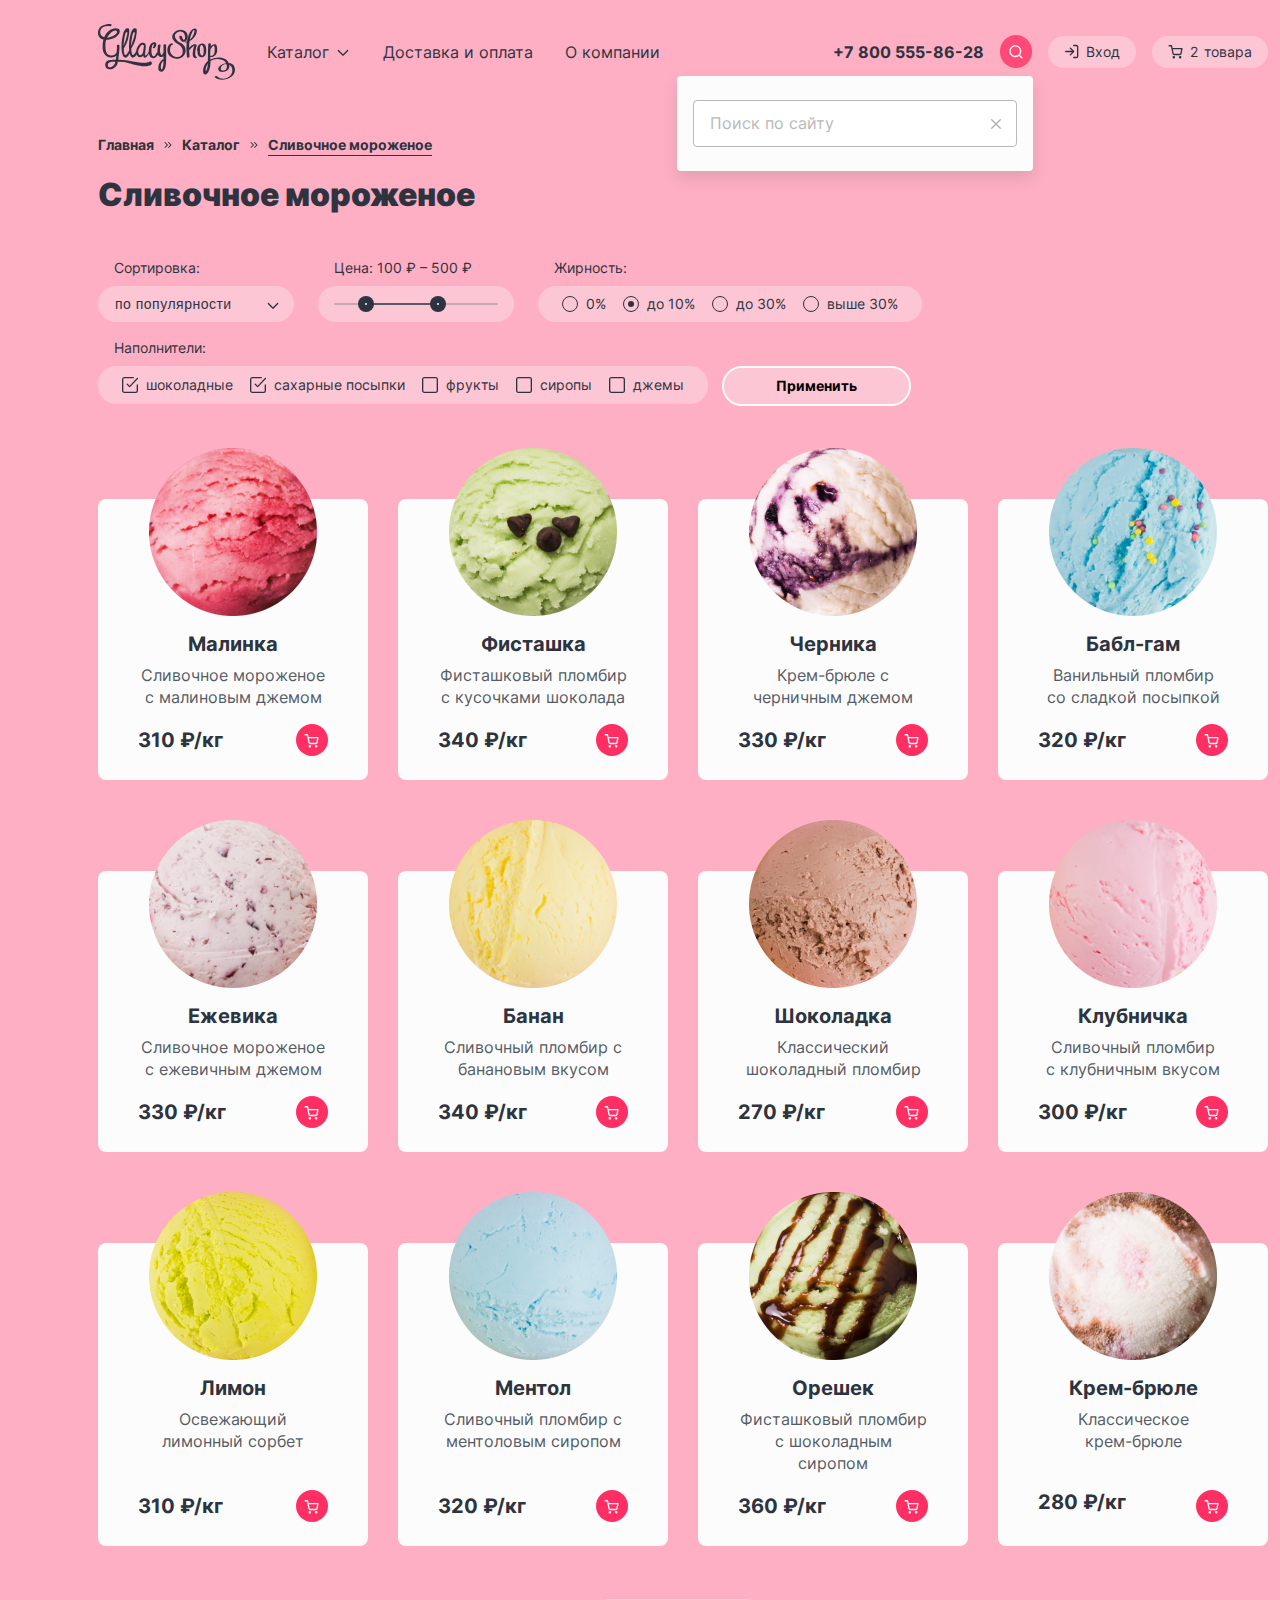
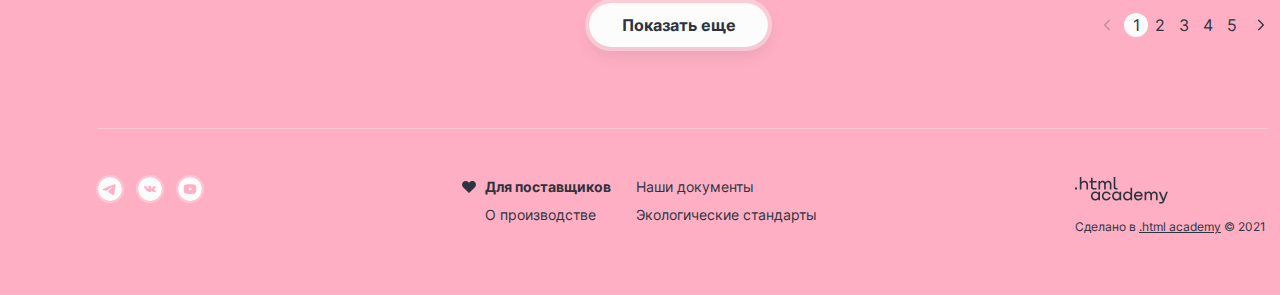
==== commit 1e7e299b: "fix: add br" ====
--- a/catalog.html
+++ b/catalog.html
@@ -299,7 +299,7 @@
           <li class="products-item">
             <img class="img-products" src="images/product/product-bubble-gum.png" width="168" height="168" alt="Шарик синего мороженого.">
             <h3 class="title title-m products-card-title">Бабл-гам</h3>
-            <p class="products-description">Ванильный пломбир со сладкой посыпкой</p>
+            <p class="products-description">Ванильный пломбир со&nbsp;сладкой посыпкой</p>
             <p class="title title-m product-price">320 ₽/кг</p>
             <button class="button button-basket" type="button">
               <svg width="16" height="17" viewBox="0 0 16 17" fill="none" xmlns="http://www.w3.org/2000/svg">
@@ -347,7 +347,7 @@
           <li class="products-item">
             <img class="img-products" src="images/product/product-strawberry.png" width="168" height="168" alt="Шарик розового мороженого.">
             <h3 class="title title-m products-card-title">Клубничка</h3>
-            <p class="products-description">Сливочный пломбир с клубничным вкусом</p>
+            <p class="products-description">Сливочный пломбир с&nbsp;клубничным вкусом</p>
             <p class="title title-m product-price">300 ₽/кг</p>
             <button class="button button-basket" type="button">
               <svg width="16" height="17" viewBox="0 0 16 17" fill="none" xmlns="http://www.w3.org/2000/svg">
@@ -395,7 +395,7 @@
           <li class="products-item">
             <img class="img-products" src="images/product/product-creme-brulee.png" width="168" height="168" alt="Шарик розового мороженого.">
             <h3 class="title title-m products-card-title">Крем-брюле</h3>
-            <p class="products-description">Классическое крем-брюле</p>
+            <p class="products-description">Классическое<br>крем-брюле</p>
             <p class="title title-m products-price">280 ₽/кг</p>
             <button class="button button-basket" type="button">
               <svg width="16" height="17" viewBox="0 0 16 17" fill="none" xmlns="http://www.w3.org/2000/svg">
--- a/styles/styles.css
+++ b/styles/styles.css
@@ -1308,7 +1308,7 @@
 .gift-wrapper-description {
   display: grid;
   grid-template-columns: repeat(2, auto);
-  grid-template-rows: repeat(3, auto);
+  grid-template-rows: auto 1fr auto;
   row-gap: 26px;
   padding: 36px 0 36px 36px;
 }
@@ -1358,6 +1358,7 @@
   position: relative;
   display: grid;
   grid-template-columns: 150px 32px;
+  grid-template-rows: auto 1fr auto;
   column-gap: 8px;
   width: 270px;
   padding: 0 40px 24px;
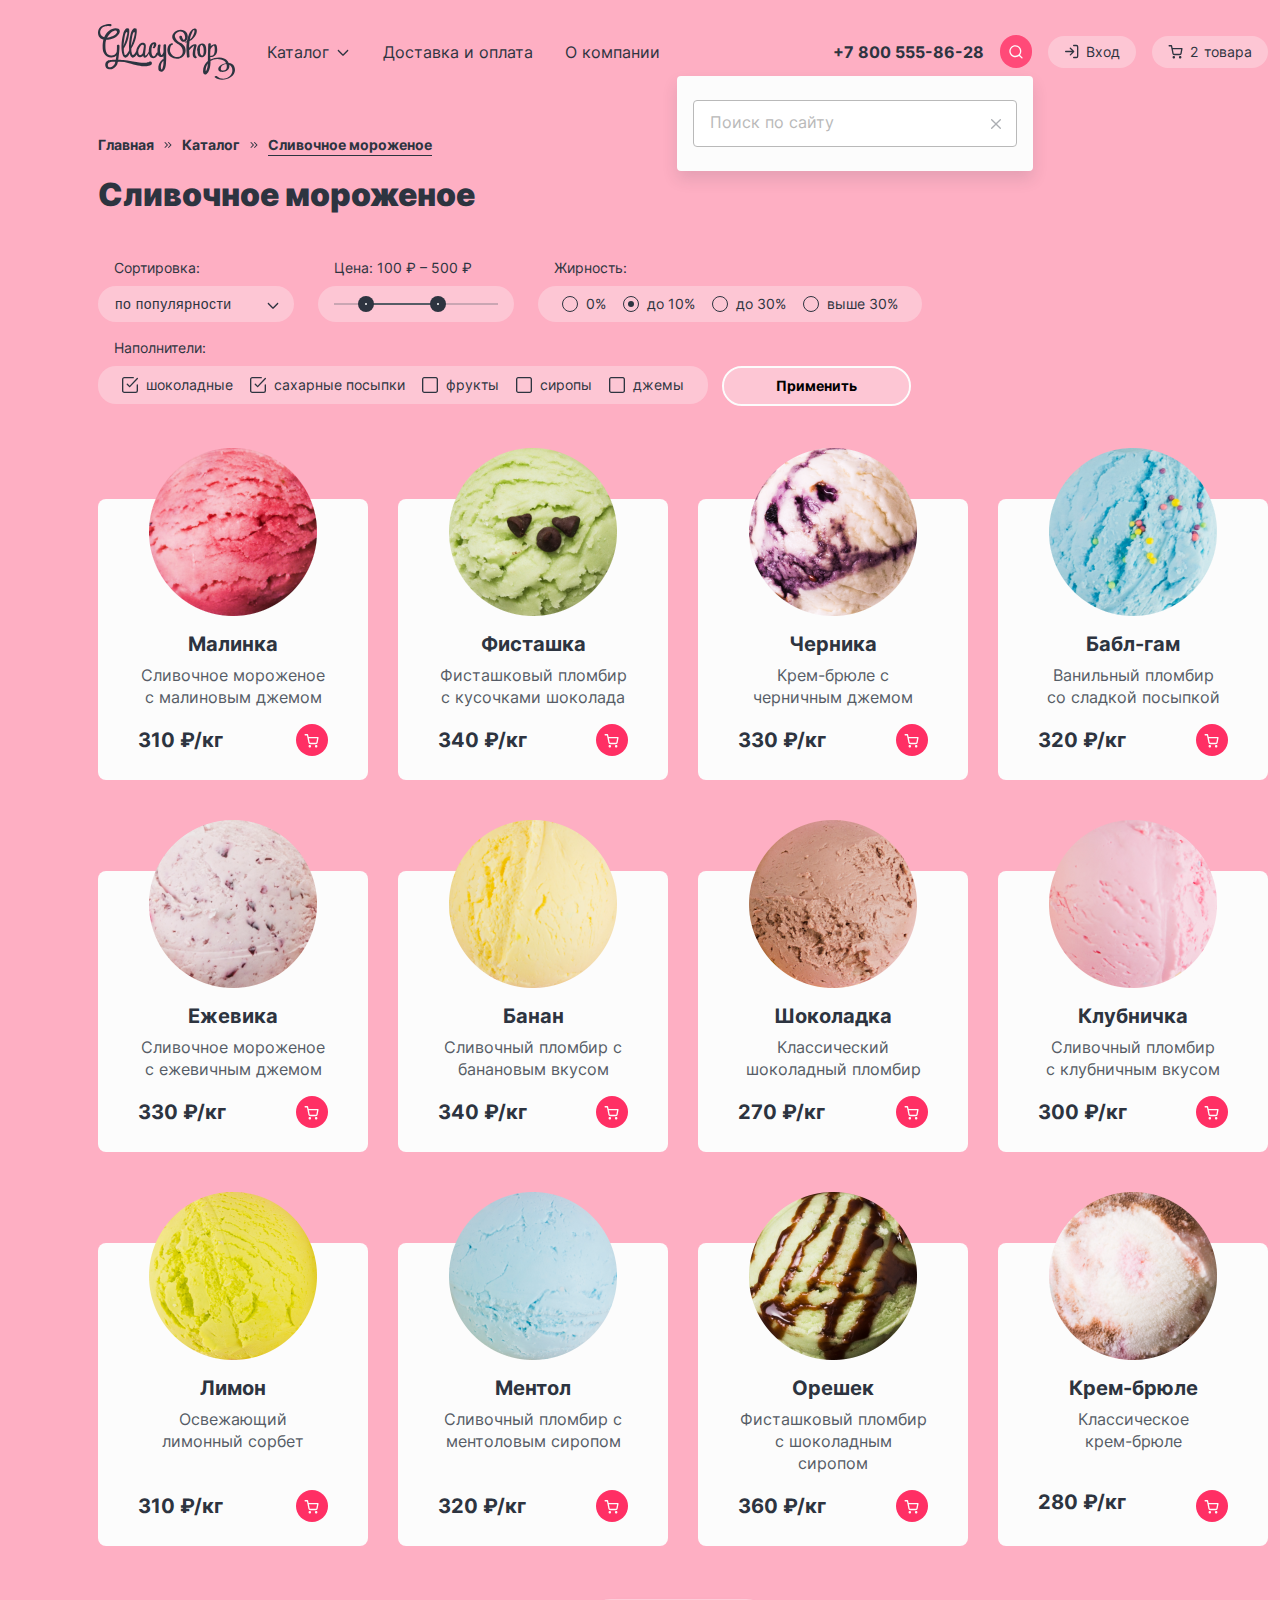
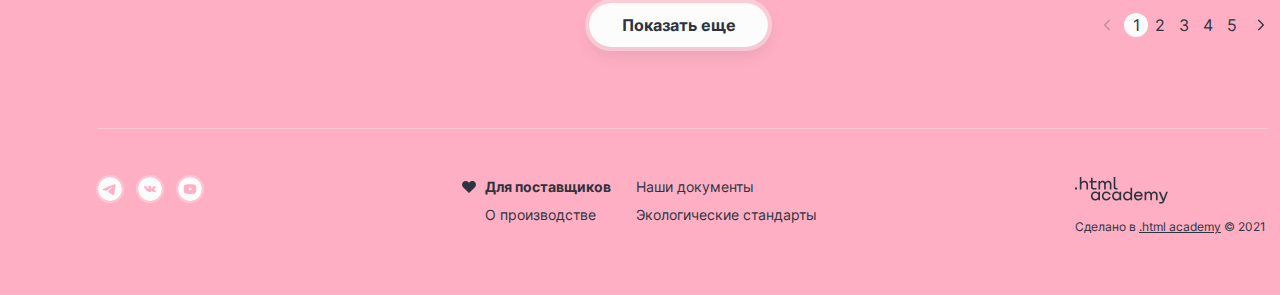
==== commit d532a8ed: "fix: add type" ====
--- a/catalog.html
+++ b/catalog.html
@@ -62,7 +62,7 @@
             </a>
             <form class="form form-search" action="https://echo.htmlacademy.ru/" method="get">
               <label class="form-search-label">
-                <input class="input input-form-search" type="search" name="search" placeholder="Поиск по сайту">
+                <input class="input input-form-search" type="search" name="search" placeholder="Поиск по сайту" required>
               </label>
               <button class="button button-search-cancel" type="reset">
                 <span class="visually-hidden">Очистить поиск.</span>
@@ -171,10 +171,10 @@
             <div class="range-wrapper filters-background">
               <div class="range-scale">
                 <div class="range-bar" style="width: 72px; left: 32px;">
-                  <button class="button button-range button-range-min">
+                  <button class="button button-range button-range-min" type="button">
                     <span class="visually-hidden">Изменить минимальную цену.</span>
                   </button>
-                  <button class="button button-range button-range-max">
+                  <button class="button button-range button-range-max" type="button">
                     <span class="visually-hidden">Изменить максимальную цену.</span>
                   </button>
                 </div>
--- a/styles/styles.css
+++ b/styles/styles.css
@@ -187,7 +187,11 @@
 /* input */
 
 .input {
-  padding: 16px 0 14px 16px;
+  font-family: "inter", sans-serif;
+  font-size: 16px;
+  line-height: 20px;
+  padding: 11px 0 14px 16px;
+  color: #2d3440;
   border: 1px solid #b9b9b9;
   border-radius: 4px;
 }
@@ -1508,6 +1512,7 @@
   grid-column: 1/2;
   padding: 32.6px 0 67.2px 32px;
   min-height: 224px;
+  background-color: #ffffff;
   background-image: url("../images/background/serving.jpg");
   background-position: 0 -109px;
   background-repeat: no-repeat;
@@ -1587,6 +1592,7 @@
   row-gap: 24px;
   padding: 64px 64px 64px 100px;
   grid-column: 1/-1;
+  background-color: #f6f6f6;
   background-image: url("../images/background/delivery.jpg");
   background-repeat: no-repeat;
   background-position: 0;
@@ -1710,6 +1716,7 @@
 
 .about-us {
   grid-column: 1/-1;
+  background-color: #e7d9d9;
   background-image: url("../images/background/contacts.jpg");
   background-position: center;
   background-repeat: no-repeat;
@@ -1979,6 +1986,12 @@
   transition: 0.1s ease-in-out;
 }
 
+.radio-input-hidden:focus-visible + .radio-input,
+.checkbox-input-hidden:focus-visible + .checkbox-input {
+  outline: 2px solid #2d3440;
+  outline-offset: 1px;
+}
+
 .radio-input-hidden[type="radio"]:disabled + .radio-input,
 .checkbox-input-hidden[type="checkbox"]:disabled + .checkbox-input {
   opacity: 0.5;
@@ -2054,7 +2067,7 @@
 .button-show-all {
   justify-self: end;
   align-self: center;
-  width: 179px;
+  min-width: 179px;
   margin: 0;
 }
 
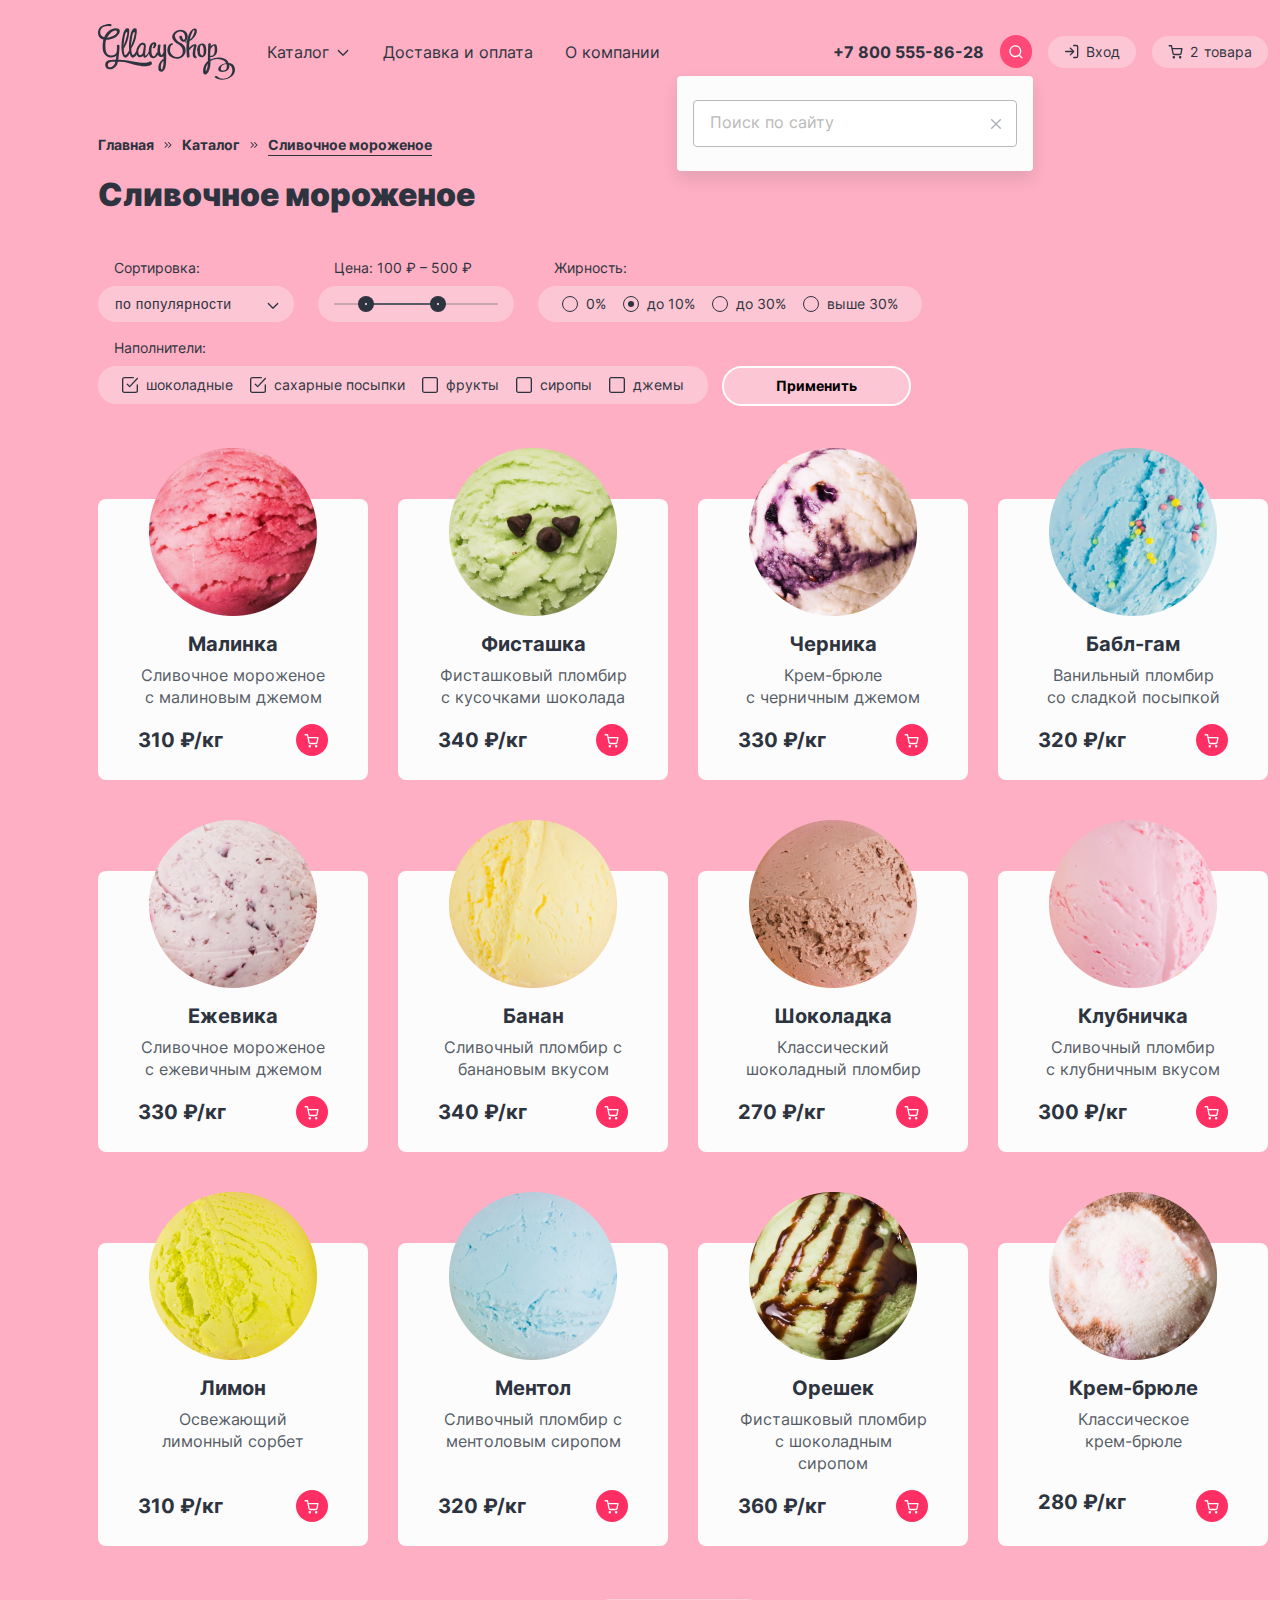
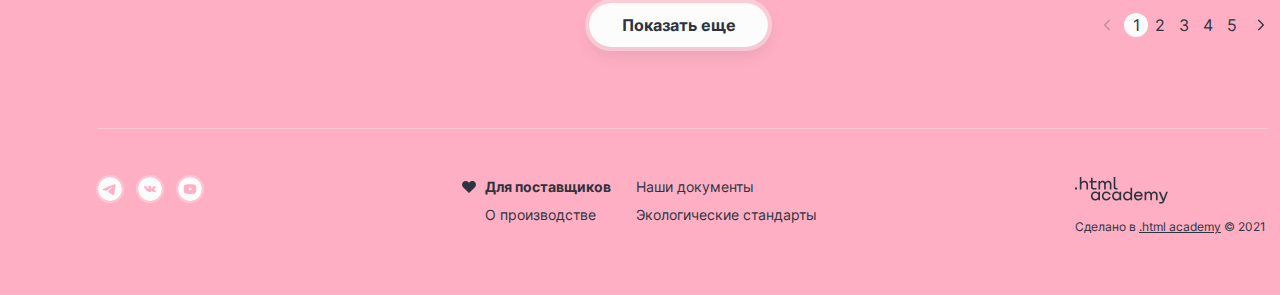
==== commit 1e2679ee: "feat: add br" ====
--- a/catalog.html
+++ b/catalog.html
@@ -287,7 +287,7 @@
           <li class="products-item">
             <img class="img-products" src="images/product/product-blueberry.png" width="168" height="168" alt="Шарик черничного мороженого.">
             <h3 class="title title-m products-card-title">Черника</h3>
-            <p class="products-description">Крем-брюле с черничным джемом</p>
+            <p class="products-description">Крем-брюле с&nbsp;черничным джемом</p>
             <p class="title title-m product-price">330 ₽/кг</p>
             <button class="button button-basket" type="button">
               <svg width="16" height="17" viewBox="0 0 16 17" fill="none" xmlns="http://www.w3.org/2000/svg">
@@ -408,29 +408,29 @@
         <div class="control-products-wrapper">
           <a class="button button-primary button-show-all" href="#">Показать еще</a>
           <div class="pagination-wrapper">
-            <button class="pagination-link-control pagination-link-prev" type="button" disabled>
+            <a class="pagination-link-control pagination-link-prev pagination-link-control_disabled" href="#">
               <span class="visually-hidden">Предыдущая страница.</span>
-            </button>
+            </a>
             <ol class="pagination-list list text-s">
               <li class="pagination-item">
-                <button class="link pagination-link pagination-link_active" type="button">1</button>
+                <a class="link pagination-link pagination-link_active" href="#">1</a>
               </li>
               <li class="pagination-item">
-                <button class="link pagination-link" type="button">2</button>
+                <a class="link pagination-link" href="#">2</a>
               </li>
               <li class="pagination-item">
-                <button class="link pagination-link" type="button">3</button>
+                <a class="link pagination-link" href="#">3</a>
               </li>
               <li class="pagination-item">
-                <button class="link pagination-link" type="button">4</button>
+                <a class="link pagination-link" href="#">4</a>
               </li>
               <li class="pagination-item">
-                <button class="link pagination-link" type="button">5</button>
+                <a class="link pagination-link" href="#">5</a>
               </li>
             </ol>
-            <button class="link pagination-link-control pagination-link-next" type="button">
+            <a class="link pagination-link-control pagination-link-next" href="#">
               <span class="visually-hidden">Следующая страница.</span>
-            </button>
+            </a>
           </div>
         </div>
       </section>
--- a/styles/styles.css
+++ b/styles/styles.css
@@ -2023,12 +2023,12 @@
 }
 
 .checkbox-label:hover .checkbox-input {
-  background-image: url("../images/control/checkbox_hover.svg");
+  background-image: url("../images/control/checkbox-hover.svg");
   transition: 0.1s ease-in-out;
 }
 
 .checkbox-input-hidden[type="checkbox"]:checked:hover + .checkbox-input {
-  background-image: url("../images/control/check-on_hover.svg");
+  background-image: url("../images/control/check-on-hover.svg");
   transition: 0.1s ease-in-out;
 }
 
@@ -2107,8 +2107,7 @@
 
 .pagination-link:focus-visible {
   background-color: rgba(252, 252, 252, 0.3);
-  border: 1px solid #2d3440;
-  outline: none;
+  outline: 1px solid #2d3440;
 }
 
 .pagination-link:active {
@@ -2144,9 +2143,15 @@
   opacity: 0.3;
 }
 
-.pagination-link-control:disabled {
+.pagination-link-control_disabled {
   opacity: 0.3;
   cursor: default;
+  pointer-events: none;
+}
+
+.pagination-link-control_disabled:focus-visible {
+  background-color: transparent;
+  border: none;
 }
 
 .pagination-link-prev {
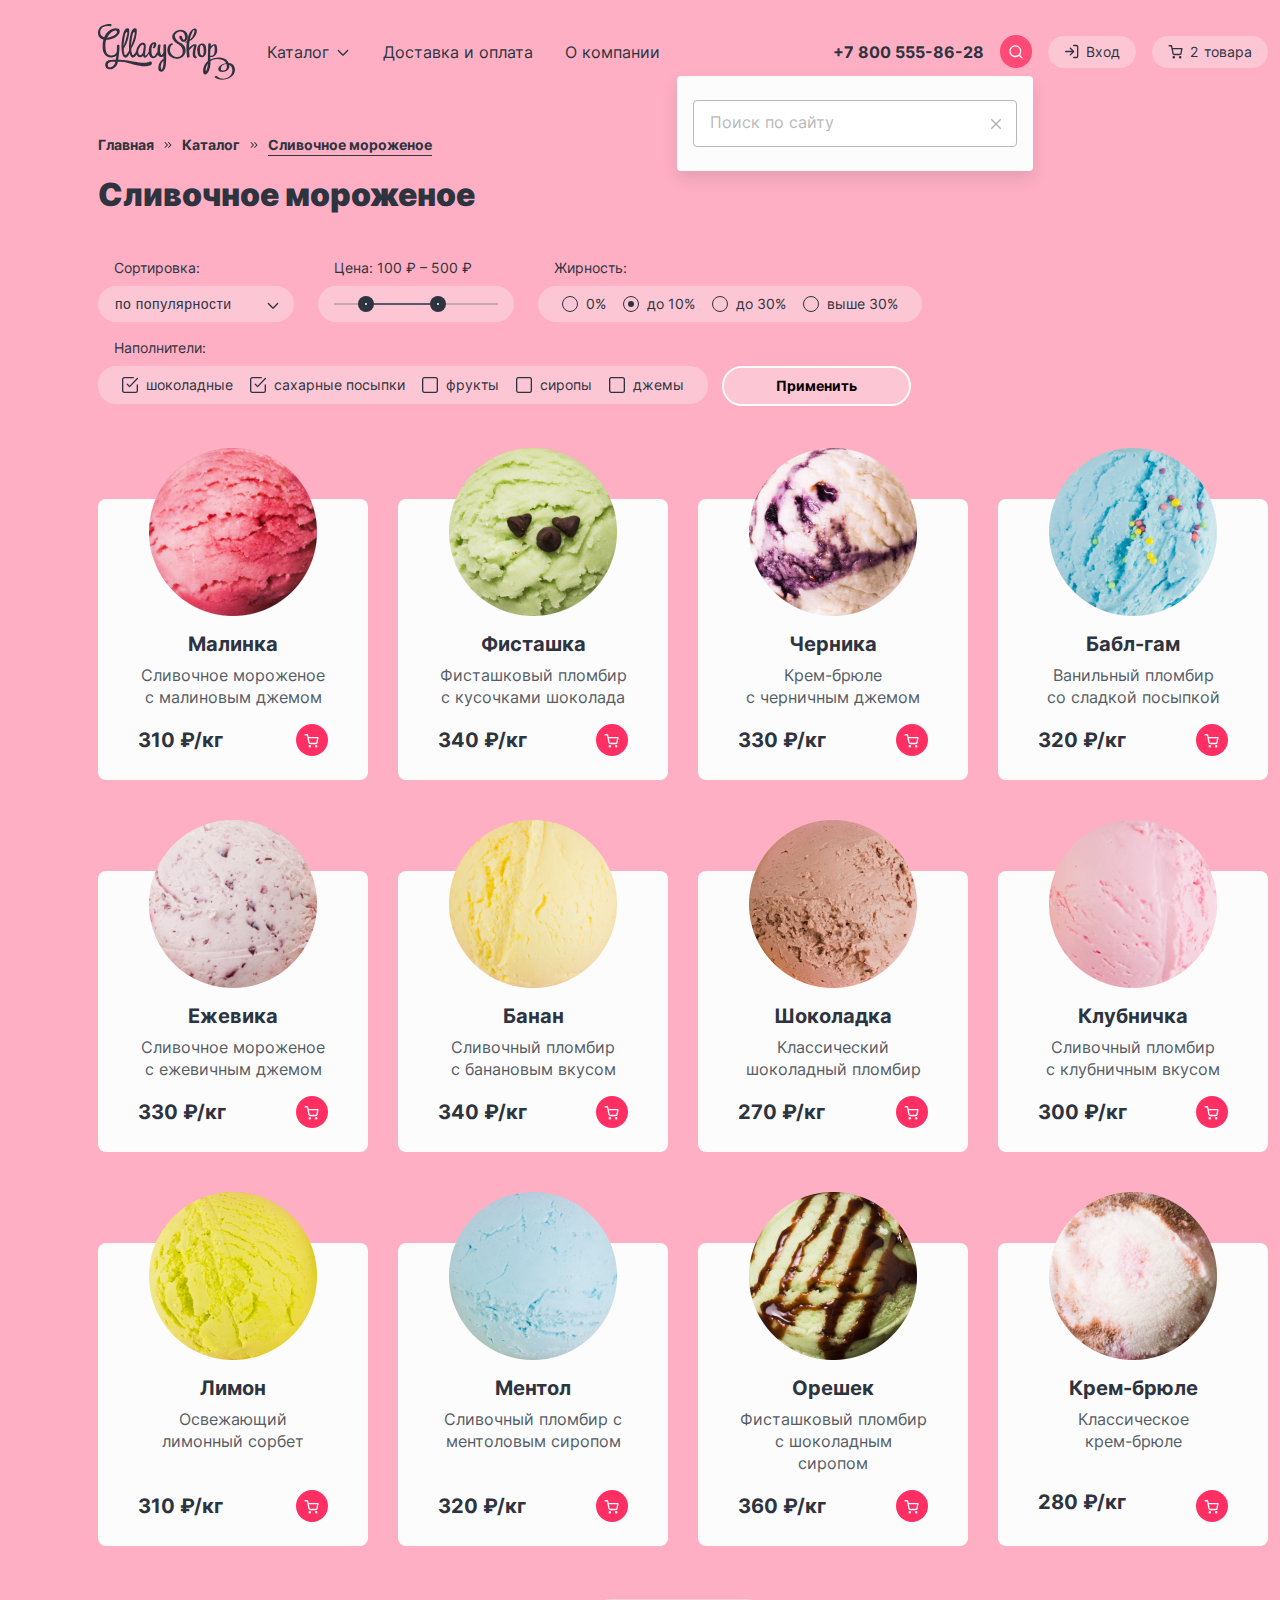
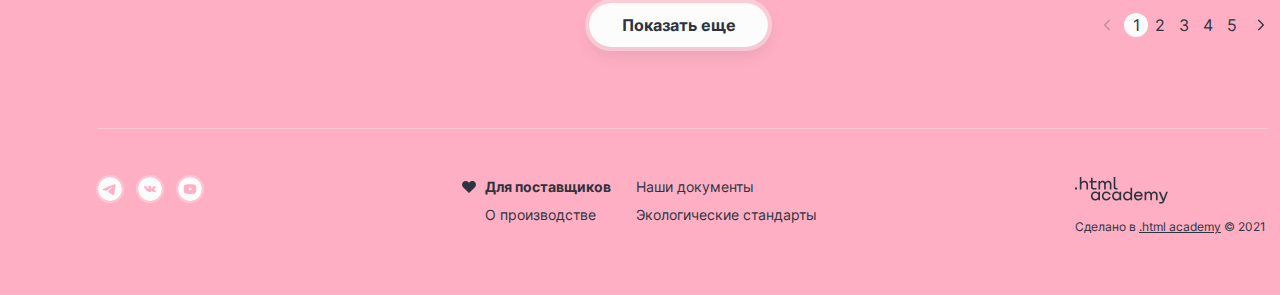
==== commit ff5c27ed: "fix: add nbsp" ====
--- a/catalog.html
+++ b/catalog.html
@@ -323,7 +323,7 @@
           <li class="products-item">
             <img class="img-products" src="images/product/product-banana.png" width="168" height="168" alt="Шарик желтого мороженого.">
             <h3 class="title title-m products-card-title">Банан</h3>
-            <p class="products-description">Сливочный пломбир с банановым вкусом</p>
+            <p class="products-description">Сливочный пломбир с&nbsp;банановым вкусом</p>
             <p class="title title-m product-price">340 ₽/кг</p>
             <button class="button button-basket" type="button">
               <svg width="16" height="17" viewBox="0 0 16 17" fill="none" xmlns="http://www.w3.org/2000/svg">
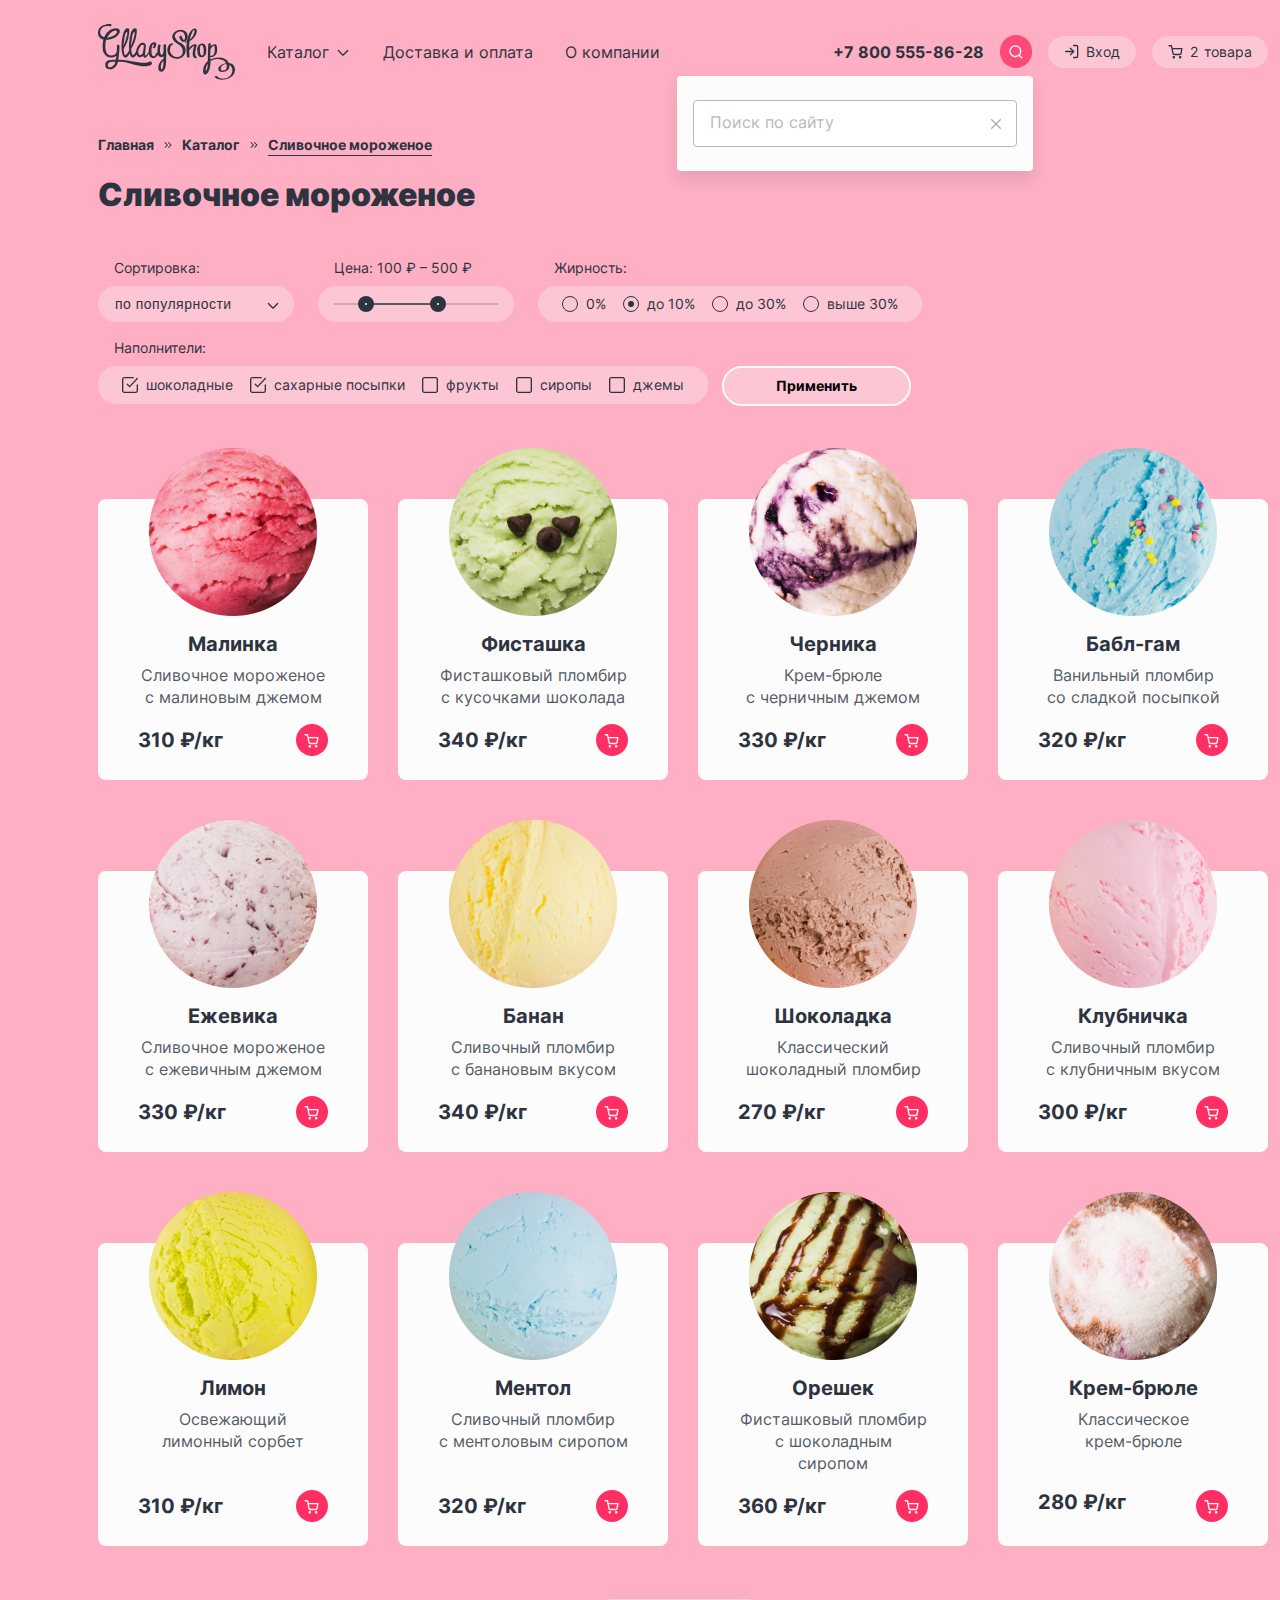
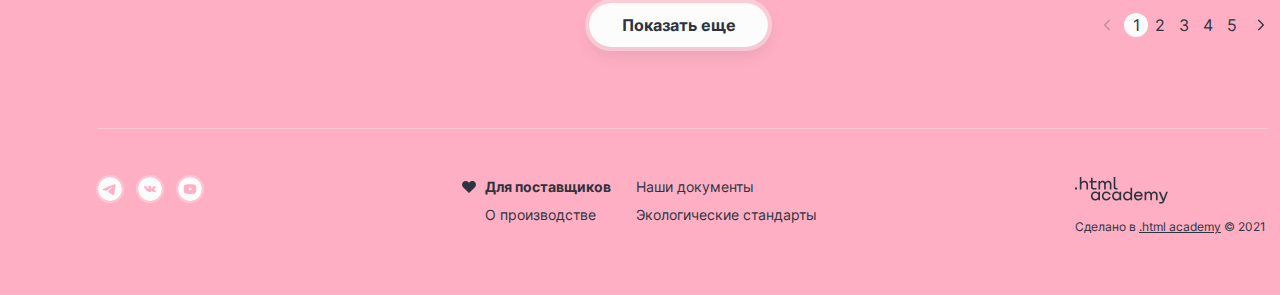
==== commit b8072ce3: "fix: resize rows" ====
--- a/catalog.html
+++ b/catalog.html
@@ -371,7 +371,7 @@
           <li class="products-item">
             <img class="img-products" src="images/product/product-menthol.png" width="168" height="168" alt="Шарик синего мороженого.">
             <h3 class="title title-m products-card-title">Ментол</h3>
-            <p class="products-description">Сливочный пломбир с ментоловым сиропом</p>
+            <p class="products-description">Сливочный пломбир с&nbsp;ментоловым сиропом</p>
             <p class="title title-m product-price">320 ₽/кг</p>
             <button class="button button-basket" type="button">
               <svg width="16" height="17" viewBox="0 0 16 17" fill="none" xmlns="http://www.w3.org/2000/svg">
--- a/styles/styles.css
+++ b/styles/styles.css
@@ -1312,7 +1312,7 @@
 .gift-wrapper-description {
   display: grid;
   grid-template-columns: repeat(2, auto);
-  grid-template-rows: auto 1fr auto;
+  grid-template-rows: min-content auto min-content;
   row-gap: 26px;
   padding: 36px 0 36px 36px;
 }
@@ -1362,7 +1362,7 @@
   position: relative;
   display: grid;
   grid-template-columns: 150px 32px;
-  grid-template-rows: auto 1fr auto;
+  grid-template-rows: min-content auto min-content;
   column-gap: 8px;
   width: 270px;
   padding: 0 40px 24px;
